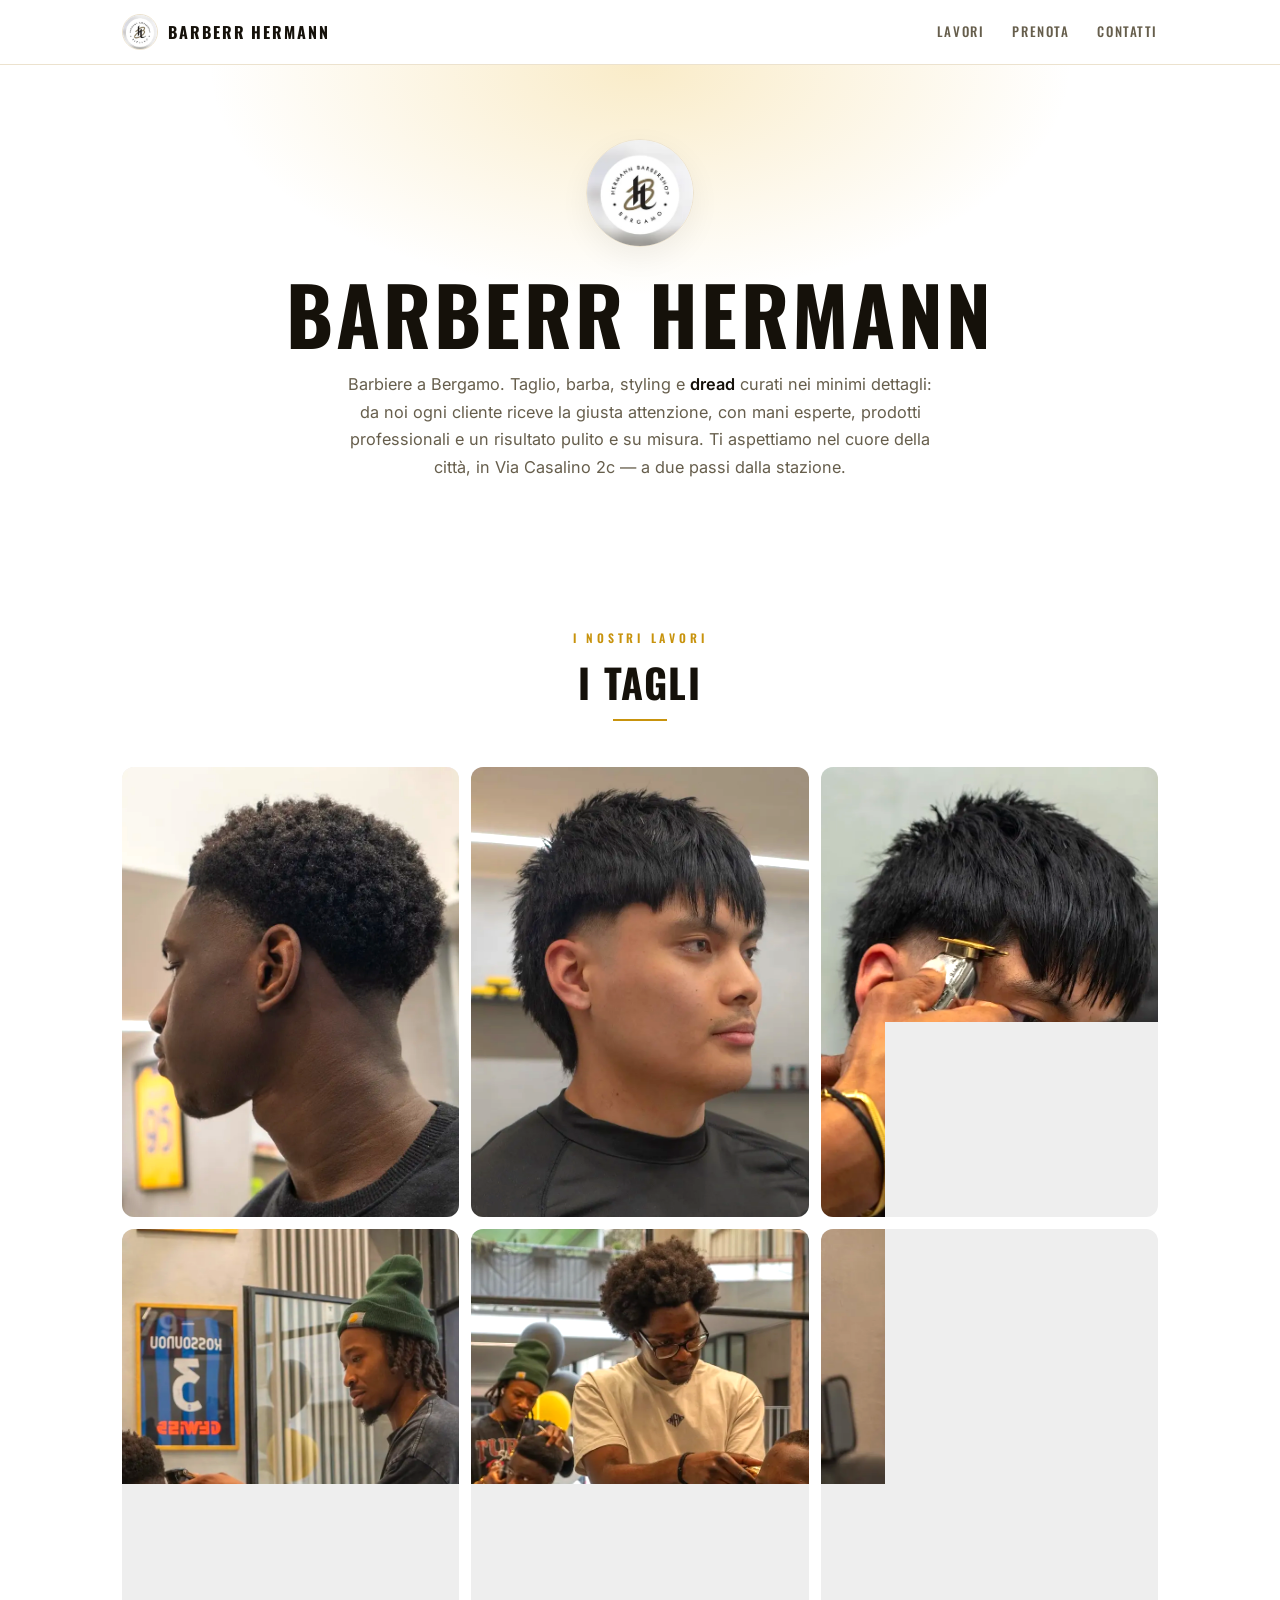
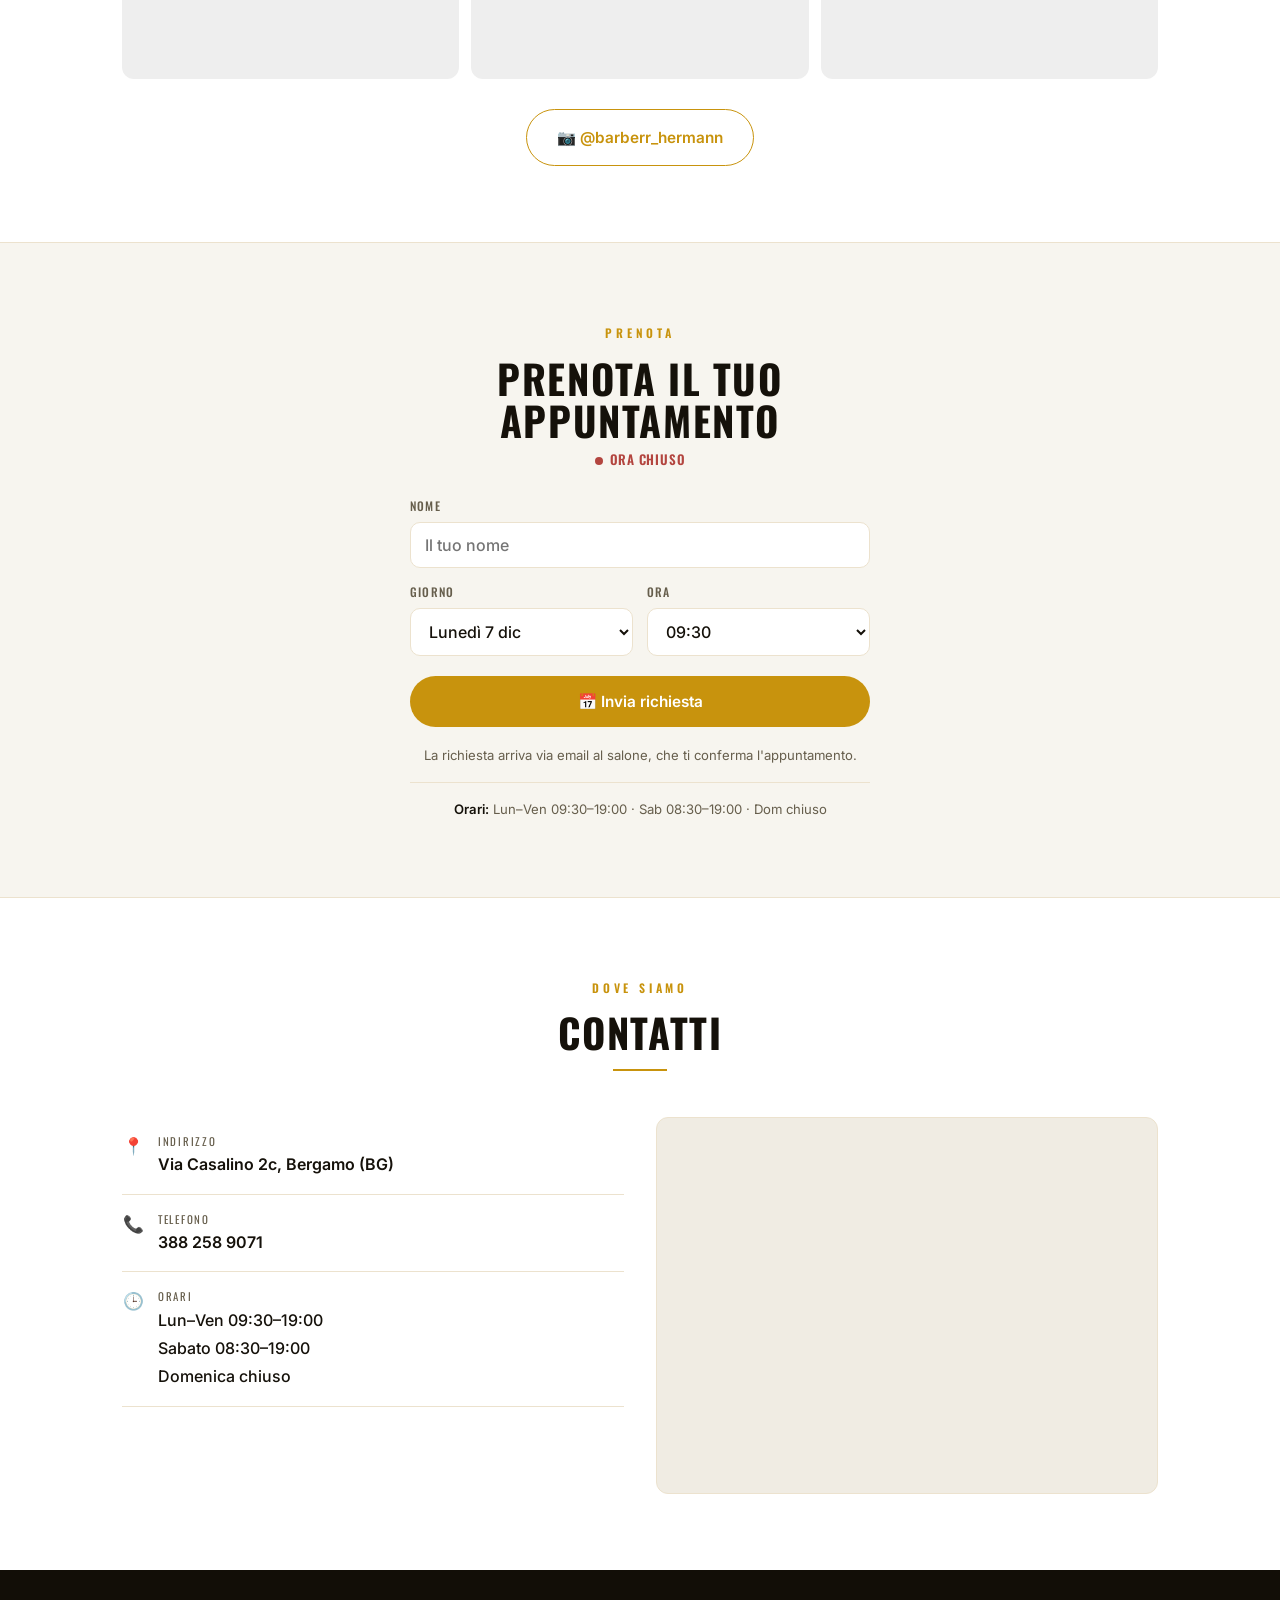
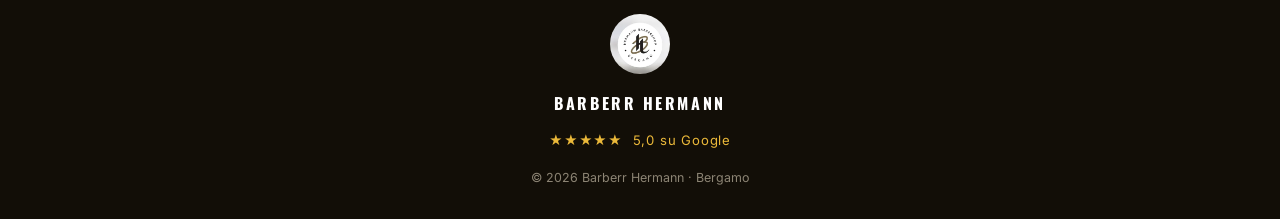
==== index.html @ d1321833 "Piu movimento: logo che fluttua, bagliore che respira, hover ricchi - Logo hero con leggera fluttuaz" ====
<!DOCTYPE html>
<html lang="it">
<head>
  <meta charset="UTF-8" />
  <meta name="viewport" content="width=device-width, initial-scale=1.0" />
  <title>Barberr Hermann — Barbiere a Bergamo | Taglio e Barba</title>
  <meta name="description" content="Barberr Hermann, barbiere a Bergamo. Taglio, barba, styling e dread curati nei dettagli. Prenota il tuo appuntamento." />
  <meta name="theme-color" content="#ffffff" />
  <link rel="icon" type="image/webp" href="img/hermann-barbershop-logo.webp" />
  <link rel="apple-touch-icon" href="img/hermann-barbershop-logo.webp" />

  <meta property="og:type" content="website" />
  <meta property="og:title" content="Barberr Hermann — Barbiere a Bergamo" />
  <meta property="og:description" content="L'arte del taglio a Bergamo. Taglio, barba e styling." />
  <meta property="og:locale" content="it_IT" />

  <link rel="preconnect" href="https://fonts.googleapis.com" />
  <link rel="preconnect" href="https://fonts.gstatic.com" crossorigin />
  <link href="https://fonts.googleapis.com/css2?family=Oswald:wght@500;600;700&family=Inter:wght@400;500;600&display=swap" rel="stylesheet" />

  <!-- Dati strutturati schema.org -->
  <script type="application/ld+json">
  {
    "@context": "https://schema.org",
    "@type": "HairSalon",
    "name": "Barberr Hermann",
    "description": "Barbiere a Bergamo: taglio, barba e styling.",
    "image": "https://youssoufall2002-hash.github.io/portofoglio-/img/hermann-barbershop-logo.webp",
    "url": "https://youssoufall2002-hash.github.io/portofoglio-/",
    "telephone": "+39 388 258 9071",
    "priceRange": "€€",
    "address": {
      "@type": "PostalAddress",
      "streetAddress": "Via Casalino 2c",
      "addressLocality": "Bergamo",
      "addressRegion": "BG",
      "postalCode": "24100",
      "addressCountry": "IT"
    },
    "sameAs": ["https://www.instagram.com/barberr_hermann/"],
    "aggregateRating": { "@type": "AggregateRating", "ratingValue": "5.0", "reviewCount": "1" },
    "openingHoursSpecification": [
      { "@type": "OpeningHoursSpecification", "dayOfWeek": ["Monday","Tuesday","Wednesday","Thursday","Friday"], "opens": "09:30", "closes": "19:00" },
      { "@type": "OpeningHoursSpecification", "dayOfWeek": "Saturday", "opens": "08:30", "closes": "19:00" }
    ]
  }
  </script>

  <style>
    :root {
      --bg: #FFFFFF;
      --surface: #FFFFFF;
      --ink: #15110A;
      --muted: #665E4C;
      --brass: #C8930D;
      --brass-2: #EBB93A;
      --line: #ECE2CE;
      --dark: #120E07;
      --radius: 12px;
      --maxw: 1080px;
      --sans: 'Inter', system-ui, sans-serif;
      --disp: 'Oswald', 'Inter', sans-serif;
    }
    * { box-sizing: border-box; margin: 0; padding: 0; }
    html { scroll-behavior: smooth; }
    body {
      font-family: var(--sans);
      background: var(--bg); color: var(--ink);
      line-height: 1.65; -webkit-font-smoothing: antialiased;
      overflow-x: hidden;
    }
    img { max-width: 100%; display: block; }
    a { color: inherit; text-decoration: none; }
    .wrap { max-width: var(--maxw); margin: 0 auto; padding: 0 22px; }

    .eyebrow {
      font-family: var(--disp); font-weight: 600;
      font-size: .74rem; letter-spacing: .32em; text-transform: uppercase;
      color: var(--brass); display: inline-block; margin-bottom: 14px;
    }
    h1, h2 { font-family: var(--disp); font-weight: 700; line-height: 1.05; letter-spacing: .01em; text-wrap: balance; }
    h2 { font-size: clamp(1.7rem, 4vw, 2.5rem); text-transform: uppercase; letter-spacing: .04em; }
    section { padding: 76px 0; }
    .section-head { text-align: center; max-width: 620px; margin: 0 auto 46px; }
    .section-head p { color: var(--muted); margin-top: 10px; }
    .rule { width: 54px; height: 2px; background: var(--brass); margin: 16px auto 0; }

    /* Buttons */
    .btn {
      display: inline-flex; align-items: center; gap: 9px;
      padding: 15px 30px; border-radius: 999px; font-weight: 600; font-size: .96rem;
      font-family: var(--sans); cursor: pointer; border: 1.5px solid transparent;
      transition: transform .15s ease, background .2s ease, color .2s ease, border-color .2s ease;
    }
    .btn:active { transform: scale(.97); }
    .btn-primary { background: var(--brass); color: #fff; }
    .btn-primary:hover { background: #a87a08; }
    .btn-outline { border-color: var(--brass); color: var(--brass); background: transparent; }
    .btn-outline:hover { background: var(--brass); color: #fff; }

    /* Header */
    header {
      position: sticky; top: 0; z-index: 50;
      background: rgba(255,255,255,.9); backdrop-filter: blur(10px);
      border-bottom: 1px solid var(--line);
    }
    .nav { display: flex; align-items: center; justify-content: space-between; height: 64px; }
    .brand { display: flex; align-items: center; gap: 10px; }
    .brand .mark { width: 36px; height: 36px; border-radius: 50%; overflow: hidden; border: 1px solid var(--line); }
    .brand .mark img { width: 100%; height: 100%; object-fit: cover; transform: scale(1.13); }
    .brand .name { font-family: var(--disp); font-weight: 700; letter-spacing: .12em; font-size: 1rem; text-transform: uppercase; }
    .nav-links { display: none; gap: 28px; font-family: var(--disp); font-weight: 500; font-size: .82rem; letter-spacing: .12em; text-transform: uppercase; color: var(--muted); }
    .nav-links a:hover { color: var(--brass); }
    .hamburger { display: inline-flex; flex-direction: column; gap: 5px; background: none; border: 0; cursor: pointer; padding: 8px; }
    .hamburger span { width: 24px; height: 2px; background: var(--ink); border-radius: 2px; transition: .25s; }
    .hamburger.open span:nth-child(1) { transform: translateY(7px) rotate(45deg); }
    .hamburger.open span:nth-child(2) { opacity: 0; }
    .hamburger.open span:nth-child(3) { transform: translateY(-7px) rotate(-45deg); }
    .mobile-menu { display: none; flex-direction: column; padding: 6px 22px 16px; background: var(--surface); border-bottom: 1px solid var(--line); }
    .mobile-menu.show { display: flex; }
    .mobile-menu a { padding: 13px 4px; font-family: var(--disp); font-weight: 500; letter-spacing: .1em; text-transform: uppercase; font-size: .84rem; color: var(--muted); border-bottom: 1px solid var(--line); }
    .mobile-menu a:last-child { border-bottom: 0; }
    .mobile-menu .mm-book { color: var(--brass); }
    @media (min-width: 820px) { .nav-links { display: flex; } .hamburger { display: none; } .mobile-menu { display: none !important; } }

    /* Hero */
    .hero { text-align: center; padding: 74px 0 66px; position: relative; }
    .hero::before {
      content: ""; position: absolute; inset: 0;
      background: radial-gradient(600px 320px at 50% 0%, rgba(235,185,58,.28), transparent 72%);
      pointer-events: none;
    }
    .hero .wrap { position: relative; }
    .hero .logo-hero { width: 108px; height: 108px; border-radius: 50%; margin: 0 auto 24px; border: 1px solid var(--line); object-fit: cover; box-shadow: 0 10px 30px rgba(0,0,0,.06); }
    .hero h1 { font-size: clamp(2.6rem, 8vw, 5rem); text-transform: uppercase; letter-spacing: .04em; }
    .hero .tag { font-family: var(--disp); font-weight: 500; letter-spacing: .18em; text-transform: uppercase; font-size: .8rem; color: var(--muted); margin: 14px 0 4px; }
    .hero .sub { color: var(--muted); max-width: 600px; margin: 16px auto 0; font-size: 1.02rem; line-height: 1.7; }
    .hero .stars { color: var(--brass); font-weight: 600; margin-top: 22px; font-size: .9rem; }
    .hero .stars b { color: var(--ink); }

    /* Gallery */
    .gallery { display: grid; grid-template-columns: repeat(2, 1fr); gap: 12px; }
    @media (min-width: 720px) { .gallery { grid-template-columns: repeat(3, 1fr); } }
    .shot { aspect-ratio: 3/4; border-radius: var(--radius); overflow: hidden; border: none; background: #eee; }
    .shot img { width: 100%; height: 100%; object-fit: cover; transition: transform .5s ease; filter: brightness(1.08) saturate(1.18) contrast(1.02); }
    .shot:hover img { transform: scale(1.05); }
    .gallery-cta { text-align: center; margin-top: 30px; }

    /* Prenota (chiaro) */
    .hours-wrap { background: #F7F5EF; color: var(--ink); border-top: 1px solid var(--line); border-bottom: 1px solid var(--line); }
    .hours-card { max-width: 460px; margin: 0 auto; text-align: center; }
    .hours-card .eyebrow { color: var(--brass); }
    .hours-card h2 { color: var(--ink); }
    .hours-status { font-family: var(--disp); font-weight: 600; letter-spacing: .06em; text-transform: uppercase; font-size: .82rem; margin: 8px 0 26px; }
    .hours-status .dot { display: inline-block; width: 8px; height: 8px; border-radius: 50%; margin-right: 7px; vertical-align: middle; }
    .is-open { color: #2f8a4a; } .is-open .dot { background: #2f8a4a; }
    .is-closed { color: #b3453f; } .is-closed .dot { background: #b3453f; }
    .h-line { display: flex; justify-content: space-between; padding: 11px 4px; border-bottom: 1px solid var(--line); font-size: .96rem; }
    .h-line:last-child { border-bottom: 0; }
    .h-line .day { color: var(--muted); font-family: var(--disp); font-weight: 500; letter-spacing: .05em; text-transform: uppercase; font-size: .84rem; }
    .h-line .val { font-variant-numeric: tabular-nums; }
    .h-line .val.cl { color: #b3453f; }
    .hours-card .btn { margin-top: 30px; }

    /* Modulo prenotazione */
    .book-form { display: grid; gap: 14px; margin: 24px 0 14px; text-align: left; }
    .book-form label { display: flex; flex-direction: column; gap: 6px; font-family: var(--disp); font-weight: 500; font-size: .74rem; letter-spacing: .1em; text-transform: uppercase; color: var(--muted); }
    .book-form input, .book-form select { font-family: var(--sans); font-weight: 500; font-size: 1rem; padding: 12px 14px; border-radius: 10px; border: 1px solid var(--line); background: #fff; color: var(--ink); text-transform: none; letter-spacing: 0; width: 100%; }
    .book-form input:focus, .book-form select:focus { outline: 2px solid var(--brass); outline-offset: 1px; border-color: var(--brass); }
    .bf-row { display: grid; gap: 14px; }
    @media (min-width: 520px) { .bf-row { grid-template-columns: 1fr 1fr; } }
    .book-form .btn { margin-top: 6px; justify-content: center; width: 100%; }
    .bf-note { font-family: var(--sans); font-size: .82rem; color: var(--muted); text-transform: none; letter-spacing: 0; text-align: center; margin-top: 4px; }
    .hours-mini { color: var(--muted); font-size: .82rem; margin-top: 16px; padding-top: 16px; border-top: 1px solid var(--line); }
    .hours-mini b { color: var(--ink); font-weight: 600; }

    /* Contatti */
    .contact-grid { display: grid; gap: 32px; }
    @media (min-width: 820px) { .contact-grid { grid-template-columns: 1fr 1fr; align-items: start; } }
    .info-row { display: flex; gap: 14px; padding: 16px 0; border-bottom: 1px solid var(--line); align-items: flex-start; }
    .info-row .ico { color: var(--brass); width: 22px; text-align: center; font-size: 1.05rem; }
    .info-row .label { font-family: var(--disp); font-size: .68rem; letter-spacing: .16em; text-transform: uppercase; color: var(--muted); }
    .info-row a, .info-row .v { font-weight: 600; }
    .map-embed { width: 100%; aspect-ratio: 4/3; border: 1px solid var(--line); border-radius: var(--radius); overflow: hidden; background: #f0ece3; }
    .map-embed iframe { width: 100%; height: 100%; border: 0; }

    /* Footer */
    footer { background: var(--dark); color: #cfc7b8; text-align: center; padding: 44px 0 30px; }
    footer .logo-f { width: 60px; height: 60px; border-radius: 50%; margin: 0 auto 16px; object-fit: cover; }
    footer .fname { font-family: var(--disp); font-weight: 700; letter-spacing: .16em; text-transform: uppercase; color: #fff; margin-bottom: 14px; }
    footer .socials { display: flex; gap: 22px; justify-content: center; font-family: var(--disp); font-size: .78rem; letter-spacing: .12em; text-transform: uppercase; margin-bottom: 16px; }
    footer .socials a:hover { color: var(--brass-2); }
    footer .copy { font-size: .78rem; color: #8c8474; }

    /* Sticky mobile bar */
    .mobile-bar { position: fixed; bottom: 0; left: 0; right: 0; z-index: 60; display: grid; grid-template-columns: 1fr 1fr; background: var(--surface); border-top: 1px solid var(--line); }
    .mobile-bar a { display: flex; align-items: center; justify-content: center; gap: 8px; padding: 15px 8px; font-weight: 600; font-size: .95rem; }
    .mobile-bar .call { color: var(--ink); }
    .mobile-bar .wa { background: #25D366; color: #06331a; }
    @media (min-width: 820px) { .mobile-bar { display: none; } body { padding-bottom: 0; } }

    /* Reveal + animazioni */
    .reveal { opacity: 0; transform: translateY(22px); transition: opacity .7s ease, transform .7s cubic-bezier(.2,.7,.2,1); }
    .reveal.in { opacity: 1; transform: none; }

    /* Comparsa in sequenza delle foto */
    .gallery .shot:nth-child(2) { transition-delay: .07s; }
    .gallery .shot:nth-child(3) { transition-delay: .14s; }
    .gallery .shot:nth-child(4) { transition-delay: .21s; }
    .gallery .shot:nth-child(5) { transition-delay: .28s; }
    .gallery .shot:nth-child(6) { transition-delay: .35s; }

    /* Ingresso hero al caricamento */
    @keyframes fadeUp { from { opacity: 0; transform: translateY(28px); } to { opacity: 1; transform: none; } }
    @keyframes pop { from { opacity: 0; transform: scale(.88); } to { opacity: 1; transform: scale(1); } }
    @keyframes pulse { 0%,100% { box-shadow: 0 0 0 0 rgba(47,138,74,.55); } 70% { box-shadow: 0 0 0 7px rgba(47,138,74,0); } }
    .hero .logo-hero { animation: pop .7s ease both, float 4.5s ease-in-out .9s infinite; }
    .hero h1 { animation: fadeUp .7s .12s ease both; }
    .hero .sub { animation: fadeUp .7s .26s ease both; }

    /* Dettagli animati */
    .is-open .dot { animation: pulse 2.2s infinite; }
    .btn { will-change: transform; }
    .btn-primary:hover, .btn-outline:hover { transform: translateY(-2px); }

    @keyframes float { 0%,100% { transform: translateY(0); } 50% { transform: translateY(-7px); } }
    @keyframes breathe { 0%,100% { opacity: .5; transform: scale(1); } 50% { opacity: .95; transform: scale(1.07); } }
    .hero::before { animation: breathe 6s ease-in-out infinite; }

    /* Sottolineatura animata nel menu */
    .nav-links a { position: relative; }
    .nav-links a::after { content: ""; position: absolute; left: 0; bottom: -5px; height: 2px; width: 100%; background: var(--brass); transform: scaleX(0); transform-origin: left; transition: transform .3s ease; }
    .nav-links a:hover::after { transform: scaleX(1); }

    /* Linea oro che cresce quando la sezione appare */
    .rule { transform: scaleX(0); transform-origin: center; transition: transform .6s .15s cubic-bezier(.2,.7,.2,1); }
    .reveal.in .rule { transform: scaleX(1); }

    /* Foto: zoom + sollevamento all'hover */
    .shot { transition: opacity .7s ease, transform .5s cubic-bezier(.2,.7,.2,1), box-shadow .4s ease; }
    .shot img { transition: transform .6s cubic-bezier(.2,.7,.2,1); }
    .shot:hover { transform: translateY(-6px); box-shadow: 0 16px 34px rgba(0,0,0,.16); }
    .gallery .shot:hover { transition-delay: 0s; }
    .shot:hover img { transform: scale(1.07); }

    @media (prefers-reduced-motion: reduce) {
      .reveal { opacity: 1; transform: none !important; transition: none; }
      .hero .logo-hero, .hero h1, .hero .sub, .is-open .dot, .hero::before { animation: none; }
      .rule { transform: none; }
      .btn-primary:hover, .btn-outline:hover, .shot:hover, .shot:hover img { transform: none; box-shadow: none; }
      .nav-links a:hover::after { transform: scaleX(1); }
    }
  </style>
</head>
<body>

  <!-- HEADER -->
  <header>
    <div class="wrap nav">
      <a class="brand" href="#top">
        <span class="mark"><img src="img/hermann-barbershop-logo.webp" alt="Logo Barberr Hermann"></span>
        <span class="name">Barberr Hermann</span>
      </a>
      <nav class="nav-links">
        <a href="#lavori">Lavori</a>
        <a href="#prenota">Prenota</a>
        <a href="#contatti">Contatti</a>
      </nav>
    </div>
  </header>

  <!-- HERO -->
  <section class="hero" id="top">
    <div class="wrap">
      <img class="logo-hero" src="img/hermann-barbershop-logo.webp" alt="Barberr Hermann Bergamo" />
      <h1>Barberr Hermann</h1>
      <p class="sub">Barbiere a Bergamo. Taglio, barba, styling e <b style="color:var(--ink);font-weight:600">dread</b> curati nei minimi dettagli: da noi ogni cliente riceve la giusta attenzione, con mani esperte, prodotti professionali e un risultato pulito e su misura. Ti aspettiamo nel cuore della città, in Via Casalino 2c — a due passi dalla stazione.</p>
    </div>
  </section>

  <!-- LAVORI -->
  <section id="lavori">
    <div class="wrap">
      <div class="section-head reveal">
        <span class="eyebrow">I nostri lavori</span>
        <h2>I tagli</h2>
        <div class="rule"></div>
      </div>
      <div class="gallery">
        <a class="shot reveal" href="https://www.instagram.com/barberr_hermann/" target="_blank" rel="noopener"><img src="img/hermann-barbershop-bergamo-taglio-02.webp" alt="Taglio afro sfumato a Bergamo" loading="lazy"></a>
        <a class="shot reveal" href="https://www.instagram.com/barberr_hermann/" target="_blank" rel="noopener"><img src="img/hermann-barbershop-bergamo-taglio-04.webp" alt="Taglio mullet con sfumatura" loading="lazy"></a>
        <a class="shot reveal" href="https://www.instagram.com/barberr_hermann/" target="_blank" rel="noopener"><img src="img/hermann-barbershop-bergamo-taglio-03.webp" alt="Contorni e lineup di precisione" loading="lazy"></a>
        <a class="shot reveal" href="https://www.instagram.com/barberr_hermann/" target="_blank" rel="noopener"><img src="img/hermann-barbershop-bergamo-taglio-01.webp" alt="Barbiere al lavoro" loading="lazy"></a>
        <a class="shot reveal" href="https://www.instagram.com/barberr_hermann/" target="_blank" rel="noopener"><img src="img/hermann-barbershop-bergamo-team.webp" alt="Il team al lavoro" loading="lazy"></a>
        <a class="shot reveal" href="https://www.instagram.com/barberr_hermann/" target="_blank" rel="noopener"><img src="img/hermann-barbershop-bergamo-interno.webp" alt="Interno del salone a Bergamo" loading="lazy"></a>
      </div>
      <div class="gallery-cta reveal">
        <a class="btn btn-outline" href="https://www.instagram.com/barberr_hermann/" target="_blank" rel="noopener">📷 @barberr_hermann</a>
      </div>
    </div>
  </section>

  <!-- PRENOTA -->
  <section class="hours-wrap" id="prenota">
    <div class="wrap">
      <div class="hours-card reveal">
        <span class="eyebrow">Prenota</span>
        <h2>Prenota il tuo appuntamento</h2>
        <div class="hours-status" id="status"><span class="dot"></span><span id="status-text">—</span></div>

        <form id="book-form" class="book-form" novalidate>
          <label>Nome<input type="text" id="bf-name" required autocomplete="name" placeholder="Il tuo nome"></label>
          <div class="bf-row">
            <label>Giorno<select id="bf-day" required></select></label>
            <label>Ora<select id="bf-time" required></select></label>
          </div>
          <button type="submit" class="btn btn-primary">📅 Invia richiesta</button>
          <p class="bf-note">La richiesta arriva via email al salone, che ti conferma l'appuntamento.</p>
        </form>

        <div class="hours-mini">
          <b>Orari:</b> Lun–Ven 09:30–19:00 · Sab 08:30–19:00 · Dom chiuso
        </div>
      </div>
    </div>
  </section>

  <!-- CONTATTI -->
  <section id="contatti">
    <div class="wrap">
      <div class="section-head reveal">
        <span class="eyebrow">Dove siamo</span>
        <h2>Contatti</h2>
        <div class="rule"></div>
      </div>
      <div class="contact-grid">
        <div class="reveal">
          <div class="info-row">
            <span class="ico">📍</span>
            <div><div class="label">Indirizzo</div><span class="v">Via Casalino 2c, Bergamo (BG)</span></div>
          </div>
          <div class="info-row">
            <span class="ico">📞</span>
            <div><div class="label">Telefono</div><a href="tel:+393882589071">388 258 9071</a></div>
          </div>
          <div class="info-row">
            <span class="ico">🕒</span>
            <div><div class="label">Orari</div><span class="v" style="font-weight:500;line-height:1.75">Lun–Ven 09:30–19:00<br>Sabato 08:30–19:00<br>Domenica chiuso</span></div>
          </div>
        </div>
        <div class="reveal">
          <div class="map-embed">
            <iframe title="Mappa Barberr Hermann Bergamo" loading="lazy" referrerpolicy="no-referrer-when-downgrade"
              src="https://www.google.com/maps?q=Via%20Casalino%202c,%20Bergamo&output=embed"></iframe>
          </div>
        </div>
      </div>
    </div>
  </section>

  <!-- FOOTER -->
  <footer>
    <div class="wrap">
      <img class="logo-f" src="img/hermann-barbershop-logo.webp" alt="Barberr Hermann" />
      <div class="fname">Barberr Hermann</div>
      <div style="color:var(--brass-2);font-size:.82rem;letter-spacing:.06em;margin-bottom:16px">★★★★★ &nbsp;5,0 su Google</div>
      <div class="copy">© <span id="year"></span> Barberr Hermann · Bergamo</div>
    </div>
  </footer>


  <script>
    document.getElementById('year').textContent = new Date().getFullYear();

    // Stato apertura (orari reali)
    (function(){
      var now = new Date();
      var day = now.getDay(); // 0 = domenica
      var mins = now.getHours()*60 + now.getMinutes();
      var open = false;
      if (day >= 1 && day <= 5) open = mins >= 570 && mins < 1140;       // Lun-Ven 09:30-19:00
      else if (day === 6) open = mins >= 510 && mins < 1140;             // Sab 08:30-19:00
      var el = document.getElementById('status'), txt = document.getElementById('status-text');
      if (open) { el.className = 'hours-status is-open'; txt.textContent = 'Aperto ora · chiude alle 19:00'; }
      else { el.className = 'hours-status is-closed'; txt.textContent = 'Ora chiuso'; }
    })();

    // Modulo prenotazione: giorni disponibili + orari + invio via email
    (function(){
      var daySel = document.getElementById('bf-day');
      var timeSel = document.getElementById('bf-time');
      var form = document.getElementById('book-form');
      if (!daySel || !timeSel || !form) return;

      // ▼▼ EMAIL del barbiere (dove arrivano le prenotazioni). Da sostituire con l'email reale. ▼▼
      var EMAIL_SALONE = 'youssoufall02@icloud.com';

      var giorni = ['Domenica','Lunedì','Martedì','Mercoledì','Giovedì','Venerdì','Sabato'];
      var mesi = ['gen','feb','mar','apr','mag','giu','lug','ago','set','ott','nov','dic'];
      var pad = function(n){ return (n<10?'0':'')+n; };

      // Prossimi giorni di apertura (salta la domenica), max 12
      var today = new Date();
      var added = 0;
      for (var i=0; i<21 && added<12; i++){
        var d = new Date(today); d.setDate(today.getDate()+i);
        if (d.getDay() === 0) continue; // domenica chiuso
        var label = giorni[d.getDay()] + ' ' + d.getDate() + ' ' + mesi[d.getMonth()];
        if (i === 0) label += ' (oggi)';
        var o = document.createElement('option');
        o.value = d.getFullYear()+'-'+pad(d.getMonth()+1)+'-'+pad(d.getDate());
        o.textContent = label; o.setAttribute('data-dow', d.getDay());
        daySel.appendChild(o); added++;
      }

      function slotsFor(dow){
        var start = (dow === 6) ? 8*60+30 : 9*60+30;  // sabato 08:30, altrimenti 09:30
        var end = 19*60;                               // ultimo slot 18:30 (chiude 19:00)
        var arr = [];
        for (var m=start; m+30<=end; m+=30){ arr.push(pad(Math.floor(m/60))+':'+pad(m%60)); }
        return arr;
      }
      function fillTimes(){
        var opt = daySel.options[daySel.selectedIndex];
        var dow = opt ? parseInt(opt.getAttribute('data-dow'),10) : 1;
        timeSel.innerHTML = '';
        slotsFor(dow).forEach(function(t){ var o=document.createElement('option'); o.value=t; o.textContent=t; timeSel.appendChild(o); });
      }
      daySel.addEventListener('change', fillTimes);
      fillTimes();

      form.addEventListener('submit', function(e){
        e.preventDefault();
        var name = document.getElementById('bf-name').value.trim();
        if (!name){ alert('Inserisci il tuo nome.'); return; }
        var dayLabel = daySel.options[daySel.selectedIndex].textContent;
        var time = timeSel.value;
        var subject = 'Prenotazione — ' + name + ' — ' + dayLabel + ' ' + time;
        var body = 'Nuova richiesta di prenotazione dal sito:\n\n'
          + 'Nome: ' + name + '\n'
          + 'Giorno: ' + dayLabel + '\n'
          + 'Ora: ' + time + '\n';
        window.location.href = 'mailto:' + EMAIL_SALONE
          + '?subject=' + encodeURIComponent(subject)
          + '&body=' + encodeURIComponent(body);
      });
    })();

    // Reveal
    var io = new IntersectionObserver(function(es){ es.forEach(function(e){ if(e.isIntersecting){ e.target.classList.add('in'); io.unobserve(e.target); } }); }, { threshold: .12 });
    document.querySelectorAll('.reveal').forEach(function(el){ io.observe(el); });
  </script>
</body>
</html>

<!-- deploy refresh -->
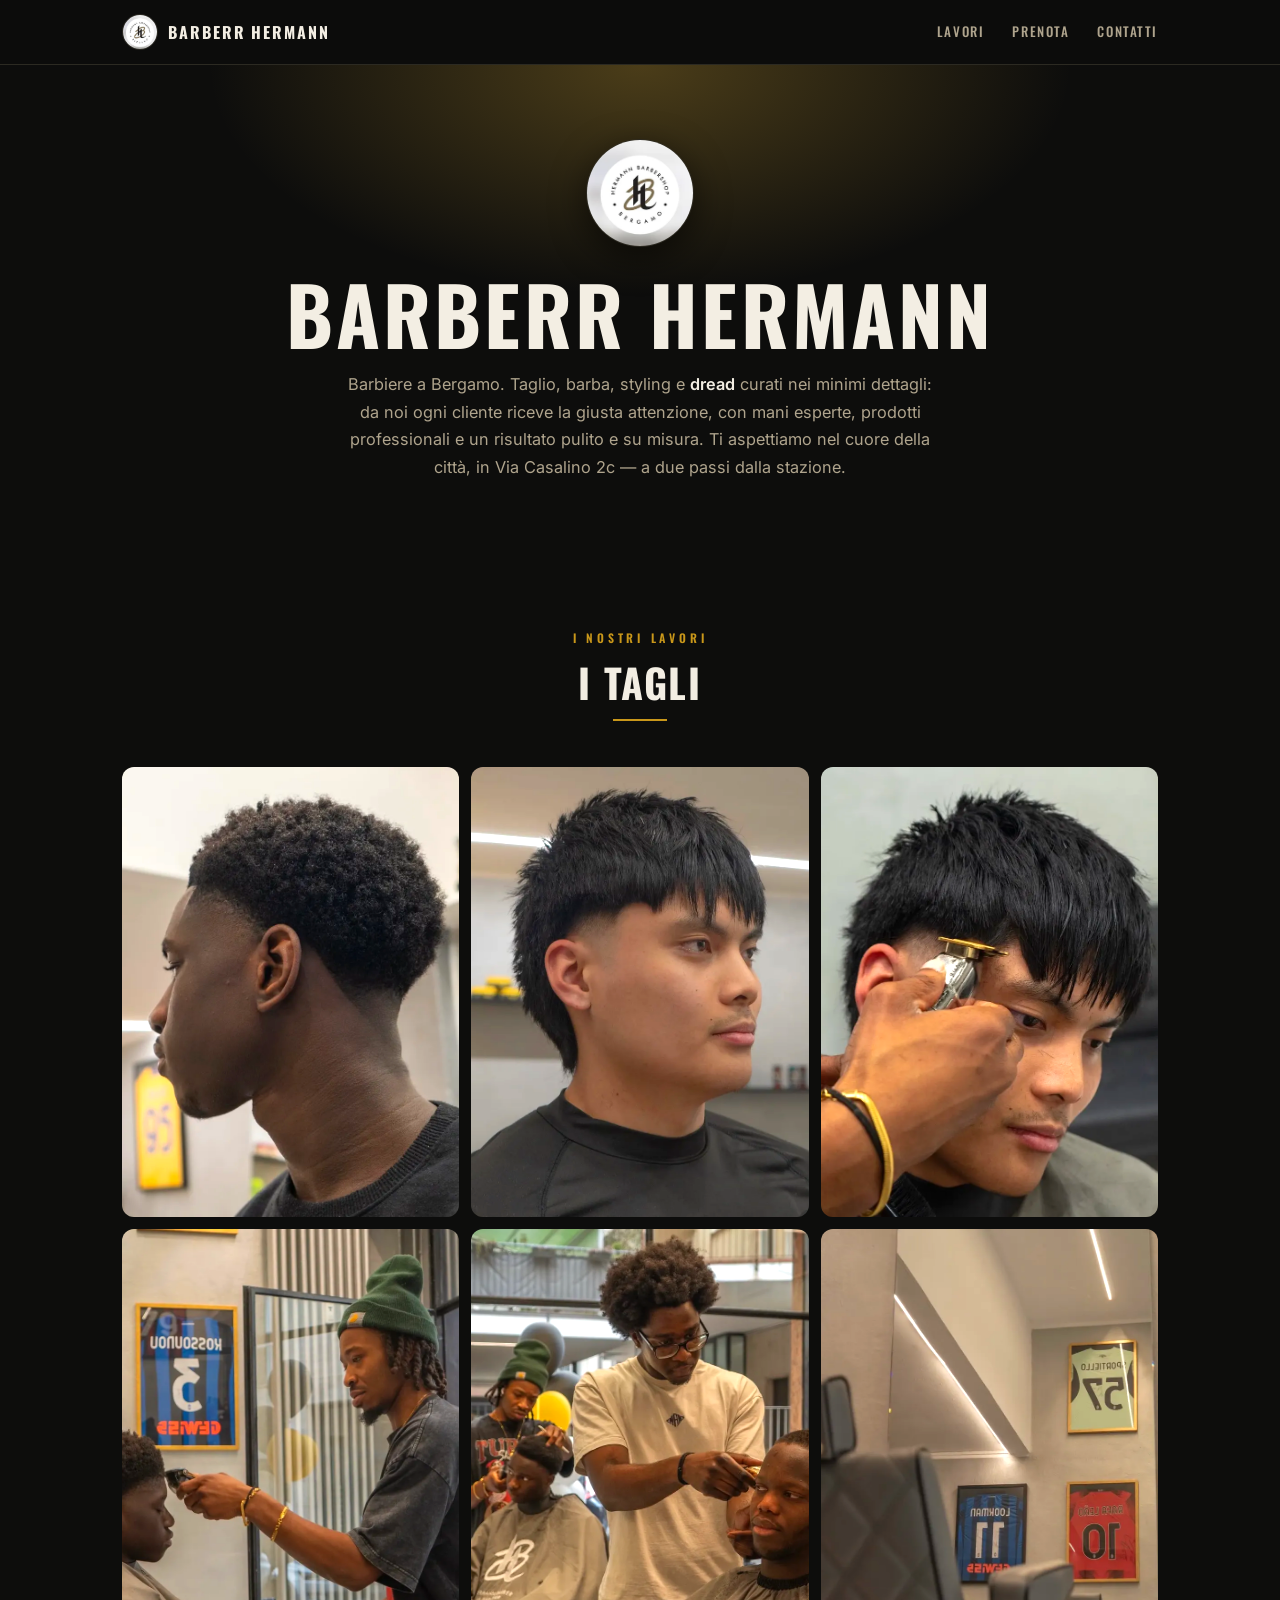
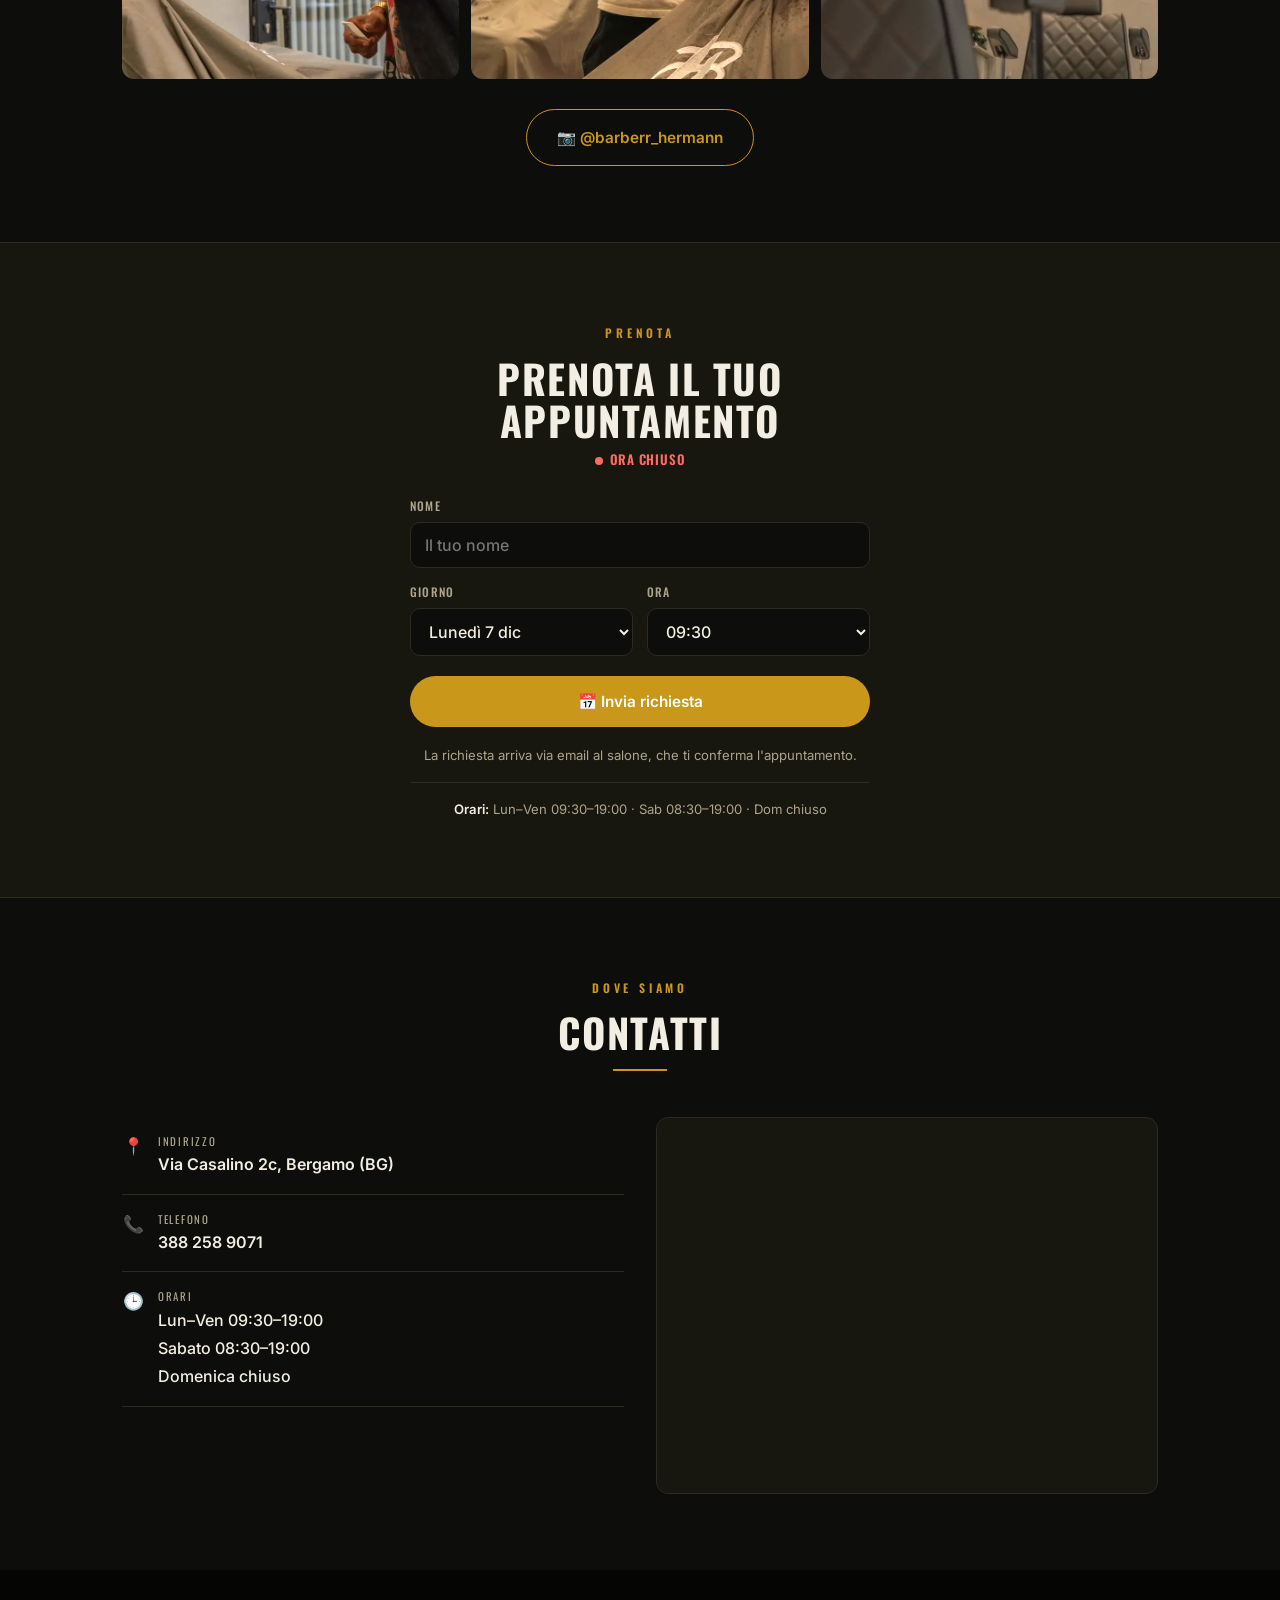
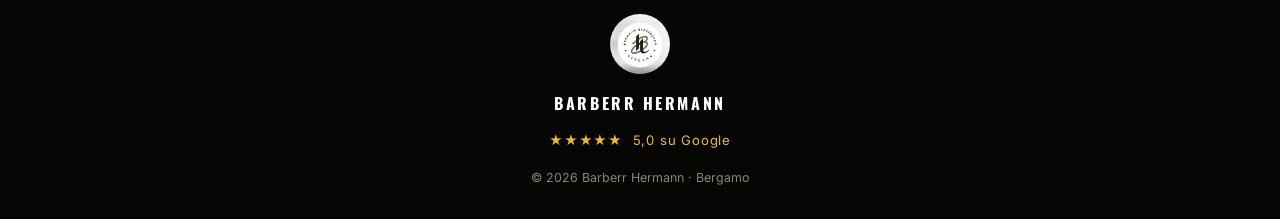
==== commit bfda887c: "Cambia la palette in nero e oro elegante Sfondo scuro/nero con testi chiari e accenti oro (invece de" ====
--- a/index.html
+++ b/index.html
@@ -5,7 +5,7 @@
   <meta name="viewport" content="width=device-width, initial-scale=1.0" />
   <title>Barberr Hermann — Barbiere a Bergamo | Taglio e Barba</title>
   <meta name="description" content="Barberr Hermann, barbiere a Bergamo. Taglio, barba, styling e dread curati nei dettagli. Prenota il tuo appuntamento." />
-  <meta name="theme-color" content="#ffffff" />
+  <meta name="theme-color" content="#0D0D0C" />
   <link rel="icon" type="image/webp" href="img/hermann-barbershop-logo.webp" />
   <link rel="apple-touch-icon" href="img/hermann-barbershop-logo.webp" />
 
@@ -48,14 +48,14 @@
 
   <style>
     :root {
-      --bg: #FFFFFF;
-      --surface: #FFFFFF;
-      --ink: #15110A;
-      --muted: #665E4C;
-      --brass: #C8930D;
+      --bg: #0D0D0C;
+      --surface: #17160F;
+      --ink: #F3EEE3;
+      --muted: #AFA48D;
+      --brass: #C9971A;
       --brass-2: #EBB93A;
-      --line: #ECE2CE;
-      --dark: #120E07;
+      --line: #2C2A22;
+      --dark: #050503;
       --radius: 12px;
       --maxw: 1080px;
       --sans: 'Inter', system-ui, sans-serif;
@@ -101,7 +101,7 @@
     /* Header */
     header {
       position: sticky; top: 0; z-index: 50;
-      background: rgba(255,255,255,.9); backdrop-filter: blur(10px);
+      background: rgba(13,13,12,.85); backdrop-filter: blur(10px);
       border-bottom: 1px solid var(--line);
     }
     .nav { display: flex; align-items: center; justify-content: space-between; height: 64px; }
@@ -131,7 +131,7 @@
       pointer-events: none;
     }
     .hero .wrap { position: relative; }
-    .hero .logo-hero { width: 108px; height: 108px; border-radius: 50%; margin: 0 auto 24px; border: 1px solid var(--line); object-fit: cover; box-shadow: 0 10px 30px rgba(0,0,0,.06); }
+    .hero .logo-hero { width: 108px; height: 108px; border-radius: 50%; margin: 0 auto 24px; border: 1px solid var(--line); object-fit: cover; box-shadow: 0 10px 34px rgba(0,0,0,.6); }
     .hero h1 { font-size: clamp(2.6rem, 8vw, 5rem); text-transform: uppercase; letter-spacing: .04em; }
     .hero .tag { font-family: var(--disp); font-weight: 500; letter-spacing: .18em; text-transform: uppercase; font-size: .8rem; color: var(--muted); margin: 14px 0 4px; }
     .hero .sub { color: var(--muted); max-width: 600px; margin: 16px auto 0; font-size: 1.02rem; line-height: 1.7; }
@@ -141,31 +141,31 @@
     /* Gallery */
     .gallery { display: grid; grid-template-columns: repeat(2, 1fr); gap: 12px; }
     @media (min-width: 720px) { .gallery { grid-template-columns: repeat(3, 1fr); } }
-    .shot { aspect-ratio: 3/4; border-radius: var(--radius); overflow: hidden; border: none; background: #eee; }
+    .shot { aspect-ratio: 3/4; border-radius: var(--radius); overflow: hidden; border: none; background: var(--surface); }
     .shot img { width: 100%; height: 100%; object-fit: cover; transition: transform .5s ease; filter: brightness(1.08) saturate(1.18) contrast(1.02); }
     .shot:hover img { transform: scale(1.05); }
     .gallery-cta { text-align: center; margin-top: 30px; }
 
-    /* Prenota (chiaro) */
-    .hours-wrap { background: #F7F5EF; color: var(--ink); border-top: 1px solid var(--line); border-bottom: 1px solid var(--line); }
+    /* Prenota */
+    .hours-wrap { background: var(--surface); color: var(--ink); border-top: 1px solid var(--line); border-bottom: 1px solid var(--line); }
     .hours-card { max-width: 460px; margin: 0 auto; text-align: center; }
     .hours-card .eyebrow { color: var(--brass); }
     .hours-card h2 { color: var(--ink); }
     .hours-status { font-family: var(--disp); font-weight: 600; letter-spacing: .06em; text-transform: uppercase; font-size: .82rem; margin: 8px 0 26px; }
     .hours-status .dot { display: inline-block; width: 8px; height: 8px; border-radius: 50%; margin-right: 7px; vertical-align: middle; }
-    .is-open { color: #2f8a4a; } .is-open .dot { background: #2f8a4a; }
-    .is-closed { color: #b3453f; } .is-closed .dot { background: #b3453f; }
+    .is-open { color: #4CD97B; } .is-open .dot { background: #4CD97B; }
+    .is-closed { color: #FF6B60; } .is-closed .dot { background: #FF6B60; }
     .h-line { display: flex; justify-content: space-between; padding: 11px 4px; border-bottom: 1px solid var(--line); font-size: .96rem; }
     .h-line:last-child { border-bottom: 0; }
     .h-line .day { color: var(--muted); font-family: var(--disp); font-weight: 500; letter-spacing: .05em; text-transform: uppercase; font-size: .84rem; }
     .h-line .val { font-variant-numeric: tabular-nums; }
-    .h-line .val.cl { color: #b3453f; }
+    .h-line .val.cl { color: #FF6B60; }
     .hours-card .btn { margin-top: 30px; }
 
     /* Modulo prenotazione */
     .book-form { display: grid; gap: 14px; margin: 24px 0 14px; text-align: left; }
     .book-form label { display: flex; flex-direction: column; gap: 6px; font-family: var(--disp); font-weight: 500; font-size: .74rem; letter-spacing: .1em; text-transform: uppercase; color: var(--muted); }
-    .book-form input, .book-form select { font-family: var(--sans); font-weight: 500; font-size: 1rem; padding: 12px 14px; border-radius: 10px; border: 1px solid var(--line); background: #fff; color: var(--ink); text-transform: none; letter-spacing: 0; width: 100%; }
+    .book-form input, .book-form select { font-family: var(--sans); font-weight: 500; font-size: 1rem; padding: 12px 14px; border-radius: 10px; border: 1px solid var(--line); background: var(--bg); color: var(--ink); text-transform: none; letter-spacing: 0; width: 100%; }
     .book-form input:focus, .book-form select:focus { outline: 2px solid var(--brass); outline-offset: 1px; border-color: var(--brass); }
     .bf-row { display: grid; gap: 14px; }
     @media (min-width: 520px) { .bf-row { grid-template-columns: 1fr 1fr; } }
@@ -181,7 +181,7 @@
     .info-row .ico { color: var(--brass); width: 22px; text-align: center; font-size: 1.05rem; }
     .info-row .label { font-family: var(--disp); font-size: .68rem; letter-spacing: .16em; text-transform: uppercase; color: var(--muted); }
     .info-row a, .info-row .v { font-weight: 600; }
-    .map-embed { width: 100%; aspect-ratio: 4/3; border: 1px solid var(--line); border-radius: var(--radius); overflow: hidden; background: #f0ece3; }
+    .map-embed { width: 100%; aspect-ratio: 4/3; border: 1px solid var(--line); border-radius: var(--radius); overflow: hidden; background: var(--surface); }
     .map-embed iframe { width: 100%; height: 100%; border: 0; }
 
     /* Footer */
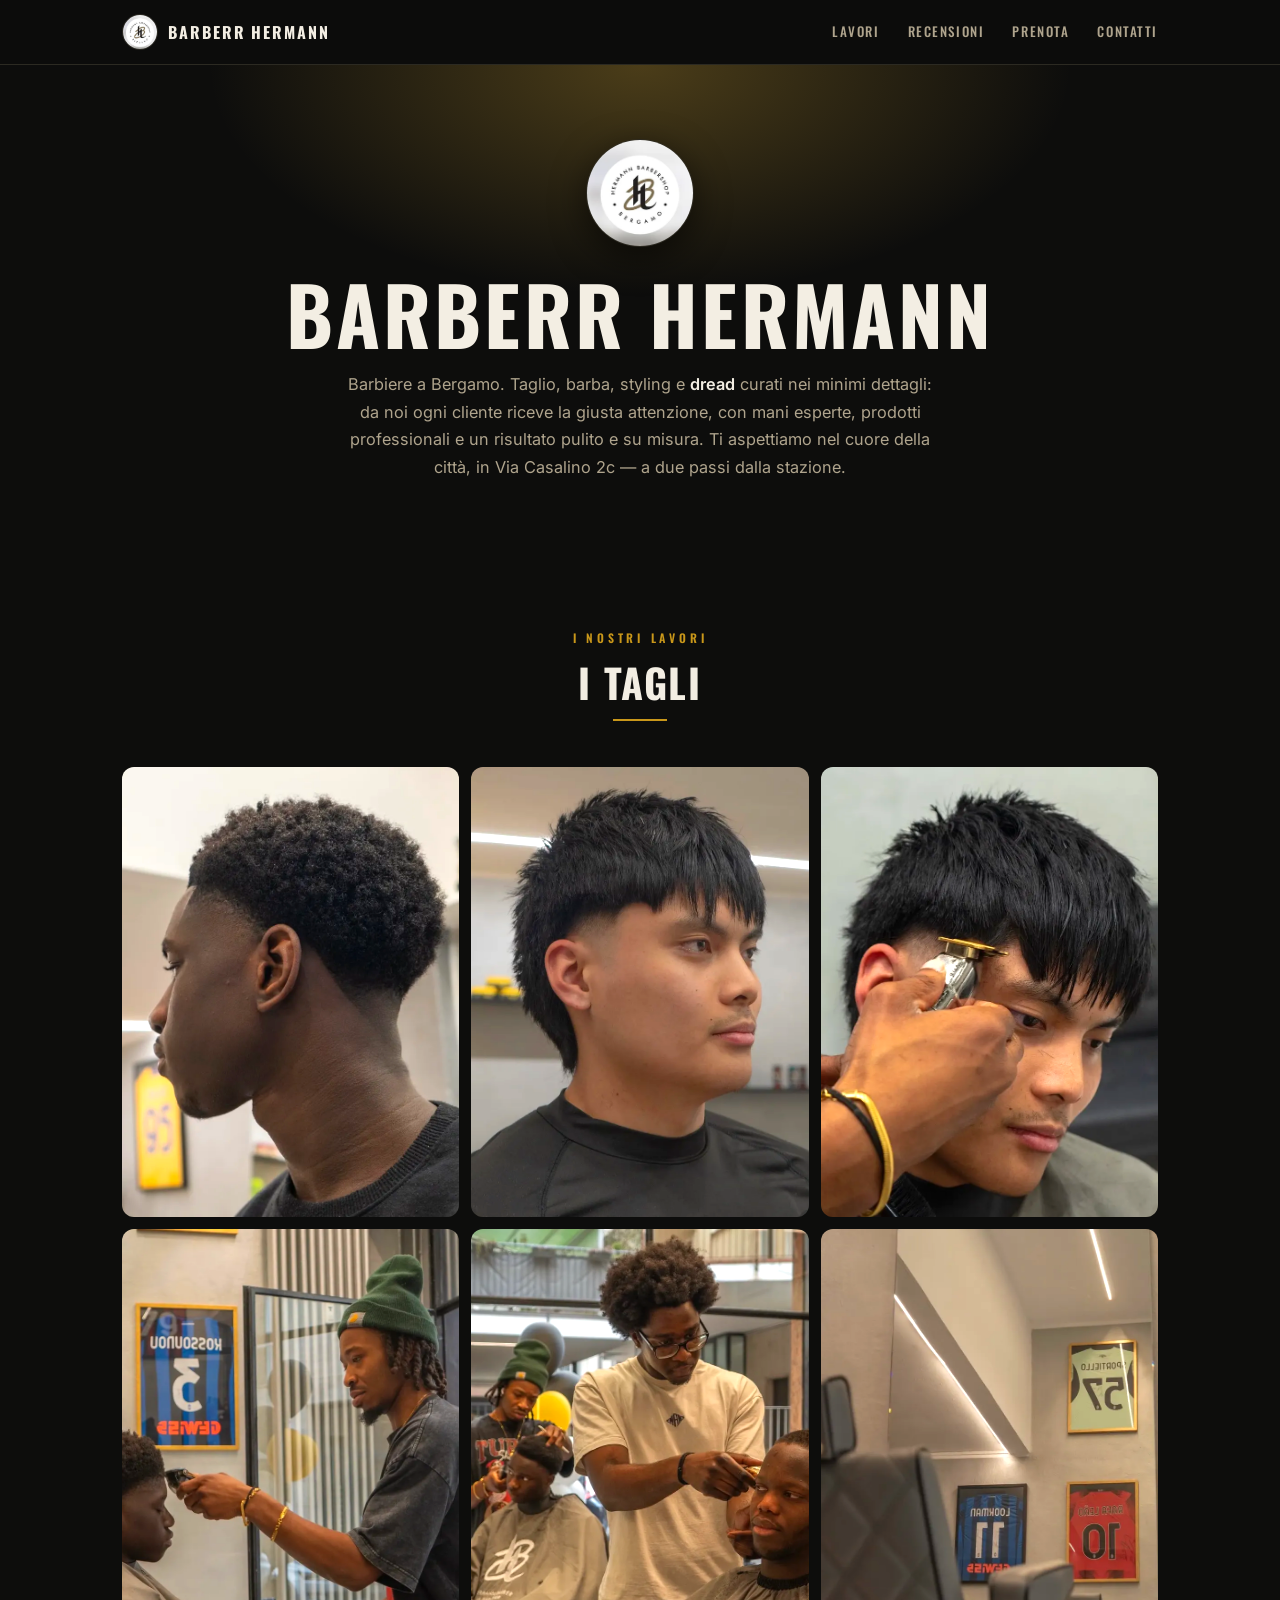
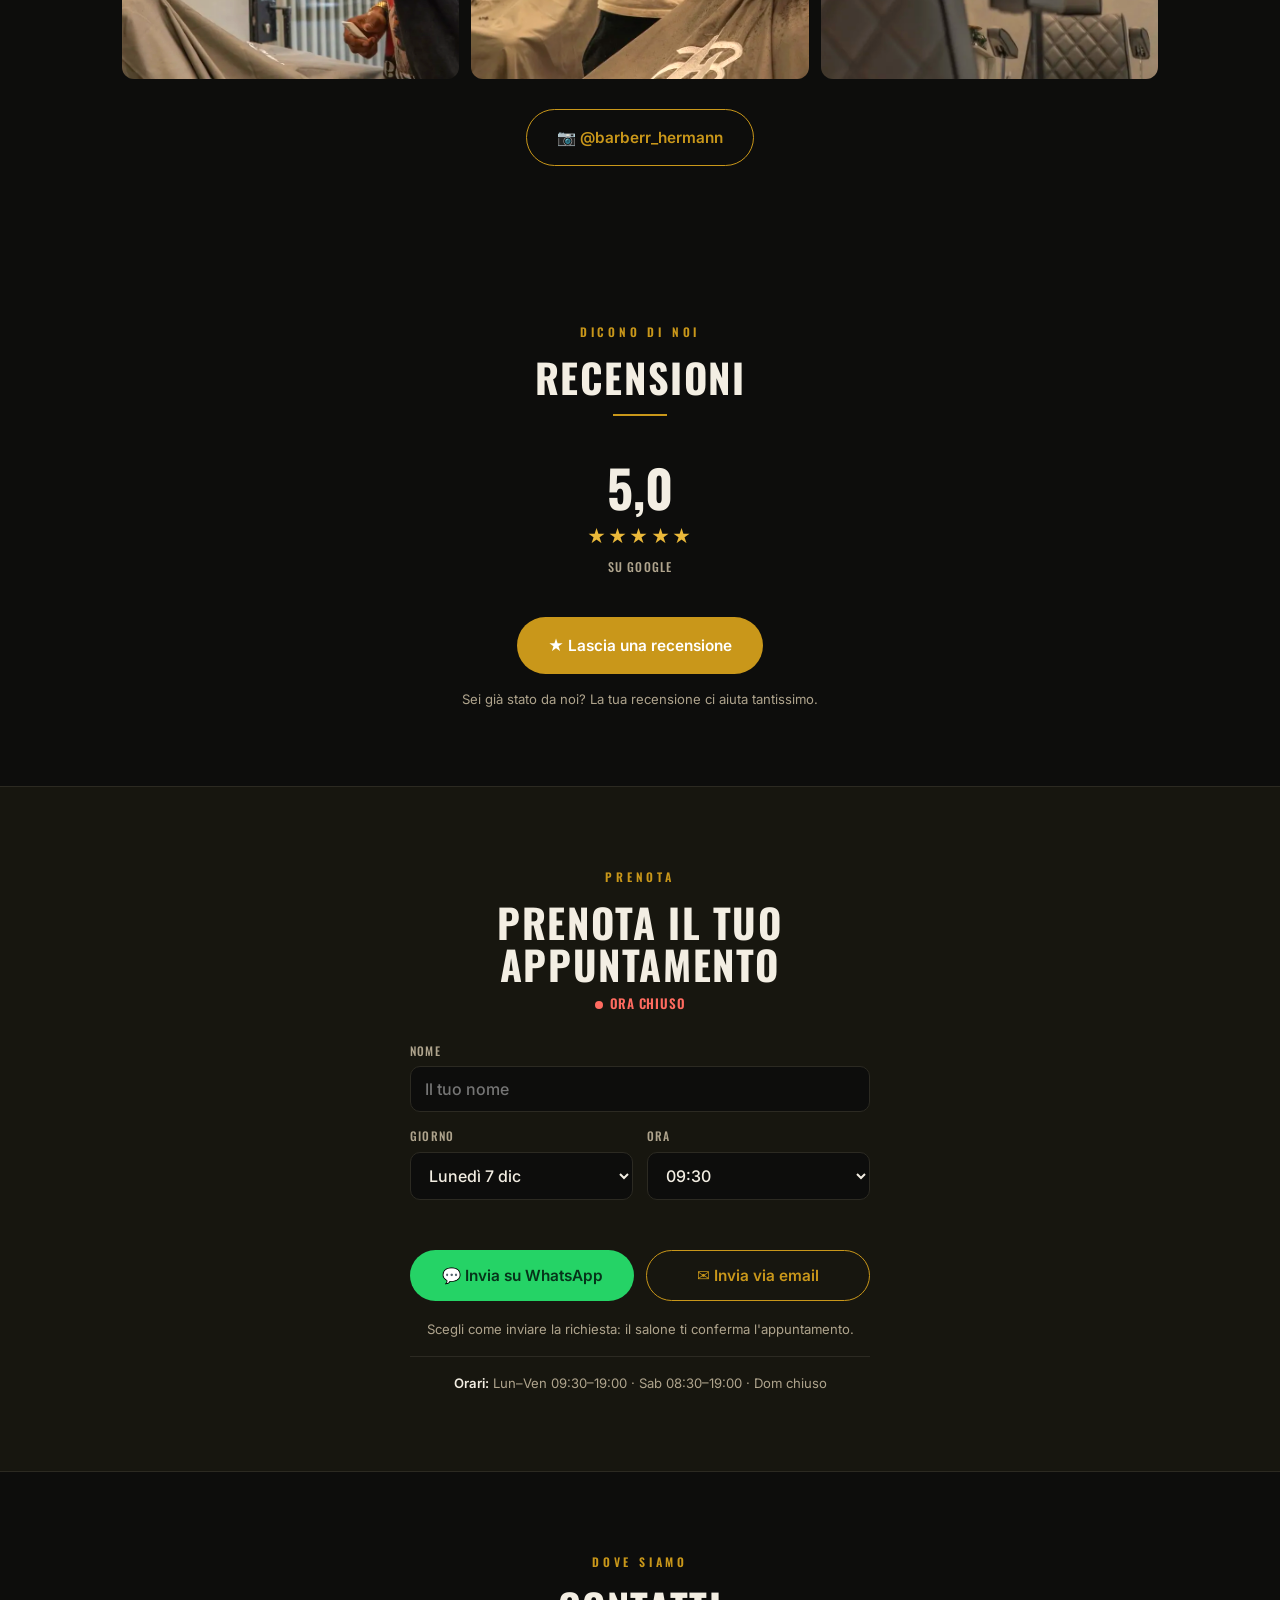
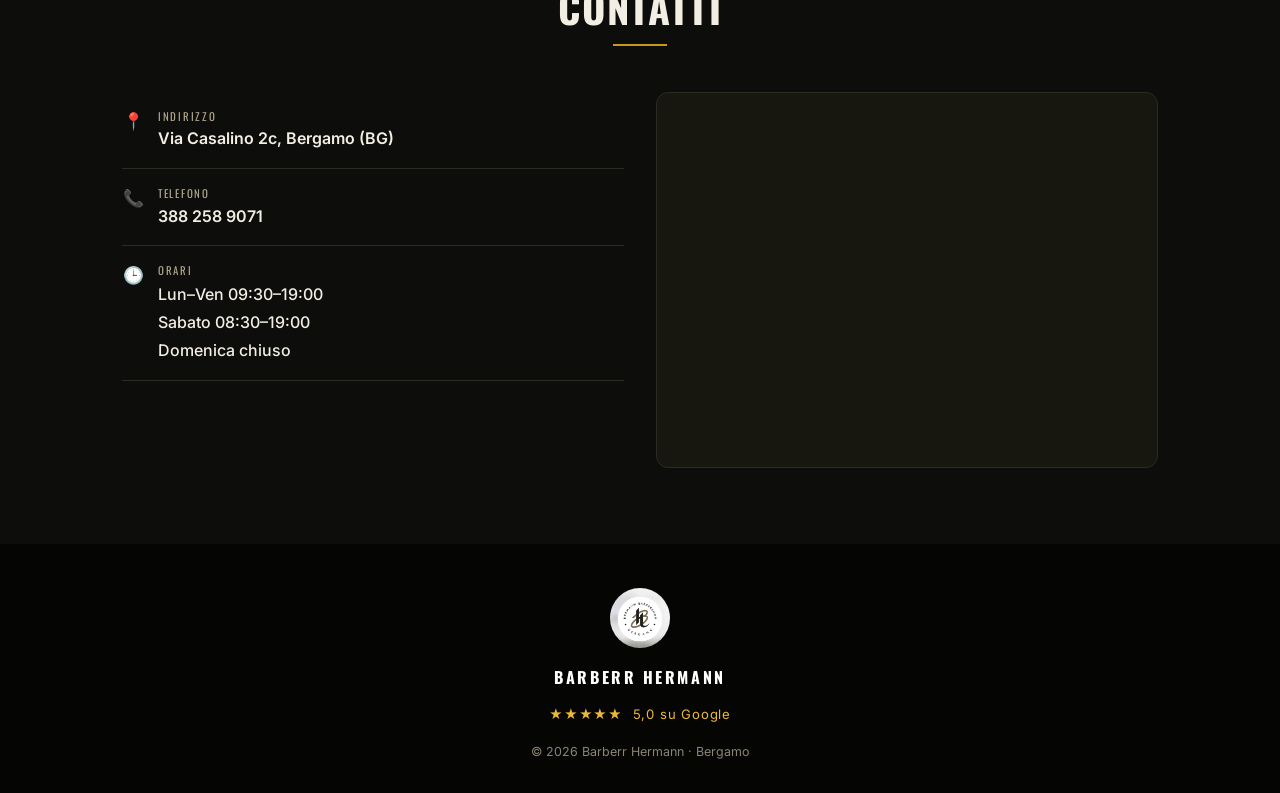
==== commit 62603f72: "Prenotazione WhatsApp+email, sezione Recensioni, barra mobile fissa - Form prenotazione: invio via W" ====
--- a/index.html
+++ b/index.html
@@ -68,6 +68,7 @@
       background: var(--bg); color: var(--ink);
       line-height: 1.65; -webkit-font-smoothing: antialiased;
       overflow-x: hidden;
+      padding-bottom: 58px; /* spazio per la barra fissa mobile */
     }
     img { max-width: 100%; display: block; }
     a { color: inherit; text-decoration: none; }
@@ -97,6 +98,8 @@
     .btn-primary:hover { background: #a87a08; }
     .btn-outline { border-color: var(--brass); color: var(--brass); background: transparent; }
     .btn-outline:hover { background: var(--brass); color: #fff; }
+    .btn-wa { background: #25D366; color: #06331a; }
+    .btn-wa:hover { background: #1eb757; }
 
     /* Header */
     header {
@@ -146,6 +149,22 @@
     .shot:hover img { transform: scale(1.05); }
     .gallery-cta { text-align: center; margin-top: 30px; }
 
+    /* Recensioni */
+    .rev-top { text-align: center; margin-bottom: 40px; }
+    .rev-score { font-family: var(--disp); font-weight: 700; font-size: 3.2rem; line-height: 1; color: var(--ink); }
+    .rev-stars { color: var(--brass-2); font-size: 1.15rem; letter-spacing: .12em; margin: 8px 0 6px; }
+    .rev-src { color: var(--muted); font-family: var(--disp); font-weight: 500; letter-spacing: .1em; text-transform: uppercase; font-size: .76rem; }
+    .rev-grid { display: grid; gap: 16px; }
+    @media (min-width: 720px) { .rev-grid { grid-template-columns: repeat(3, 1fr); } }
+    .rev-card { background: var(--surface); border: 1px solid var(--line); border-radius: var(--radius); padding: 24px 22px; display: flex; flex-direction: column; gap: 12px; }
+    .rev-card .rc-stars { color: var(--brass-2); font-size: .92rem; letter-spacing: .1em; }
+    .rev-card .rc-text { color: var(--ink); line-height: 1.6; font-size: .98rem; }
+    .rev-card .rc-author { display: flex; align-items: center; gap: 11px; margin-top: auto; padding-top: 6px; }
+    .rev-card .rc-avatar { width: 38px; height: 38px; border-radius: 50%; background: var(--brass); color: var(--dark); display: flex; align-items: center; justify-content: center; font-family: var(--disp); font-weight: 700; font-size: 1rem; }
+    .rev-card .rc-name { font-family: var(--disp); font-weight: 600; letter-spacing: .04em; }
+    .rev-card .rc-meta { color: var(--muted); font-size: .78rem; }
+    .rev-cta { text-align: center; margin-top: 34px; }
+
     /* Prenota */
     .hours-wrap { background: var(--surface); color: var(--ink); border-top: 1px solid var(--line); border-bottom: 1px solid var(--line); }
     .hours-card { max-width: 460px; margin: 0 auto; text-align: center; }
@@ -169,7 +188,9 @@
     .book-form input:focus, .book-form select:focus { outline: 2px solid var(--brass); outline-offset: 1px; border-color: var(--brass); }
     .bf-row { display: grid; gap: 14px; }
     @media (min-width: 520px) { .bf-row { grid-template-columns: 1fr 1fr; } }
-    .book-form .btn { margin-top: 6px; justify-content: center; width: 100%; }
+    .bf-actions { display: grid; gap: 12px; margin-top: 6px; }
+    @media (min-width: 520px) { .bf-actions { grid-template-columns: 1fr 1fr; } }
+    .book-form .btn { justify-content: center; width: 100%; }
     .bf-note { font-family: var(--sans); font-size: .82rem; color: var(--muted); text-transform: none; letter-spacing: 0; text-align: center; margin-top: 4px; }
     .hours-mini { color: var(--muted); font-size: .82rem; margin-top: 16px; padding-top: 16px; border-top: 1px solid var(--line); }
     .hours-mini b { color: var(--ink); font-weight: 600; }
@@ -263,6 +284,7 @@
       </a>
       <nav class="nav-links">
         <a href="#lavori">Lavori</a>
+        <a href="#recensioni">Recensioni</a>
         <a href="#prenota">Prenota</a>
         <a href="#contatti">Contatti</a>
       </nav>
@@ -300,6 +322,45 @@
     </div>
   </section>
 
+  <!-- RECENSIONI -->
+  <section id="recensioni">
+    <div class="wrap">
+      <div class="section-head reveal">
+        <span class="eyebrow">Dicono di noi</span>
+        <h2>Recensioni</h2>
+        <div class="rule"></div>
+      </div>
+
+      <div class="rev-top reveal">
+        <div class="rev-score">5,0</div>
+        <div class="rev-stars">★★★★★</div>
+        <div class="rev-src">su Google</div>
+      </div>
+
+      <!--
+        Quando avrai i testi reali delle recensioni, aggiungi qui dentro una .rev-card per ognuna.
+        Modello (copia e riempi con nome e testo veri — NON inventare):
+
+        <div class="rev-card">
+          <div class="rc-stars">★★★★★</div>
+          <p class="rc-text">«Testo reale della recensione…»</p>
+          <div class="rc-author">
+            <span class="rc-avatar">D</span>
+            <div>
+              <div class="rc-name">Nome Cognome</div>
+              <div class="rc-meta">Recensione Google</div>
+            </div>
+          </div>
+        </div>
+      -->
+
+      <div class="rev-cta reveal">
+        <a class="btn btn-primary" href="https://www.google.com/maps/search/?api=1&query=Barberr%20Hermann%20Bergamo" target="_blank" rel="noopener">★ Lascia una recensione</a>
+        <p class="bf-note" style="margin-top:14px">Sei già stato da noi? La tua recensione ci aiuta tantissimo.</p>
+      </div>
+    </div>
+  </section>
+
   <!-- PRENOTA -->
   <section class="hours-wrap" id="prenota">
     <div class="wrap">
@@ -314,8 +375,11 @@
             <label>Giorno<select id="bf-day" required></select></label>
             <label>Ora<select id="bf-time" required></select></label>
           </div>
-          <button type="submit" class="btn btn-primary">📅 Invia richiesta</button>
-          <p class="bf-note">La richiesta arriva via email al salone, che ti conferma l'appuntamento.</p>
+          <div class="bf-actions">
+            <button type="submit" class="btn btn-wa" id="bf-wa">💬 Invia su WhatsApp</button>
+            <button type="button" class="btn btn-outline" id="bf-mail">✉️ Invia via email</button>
+          </div>
+          <p class="bf-note">Scegli come inviare la richiesta: il salone ti conferma l'appuntamento.</p>
         </form>
 
         <div class="hours-mini">
@@ -368,6 +432,12 @@
     </div>
   </footer>
 
+
+  <!-- BARRA FISSA MOBILE -->
+  <nav class="mobile-bar" aria-label="Azioni rapide">
+    <a class="call" href="tel:+393882589071">📞 Chiama</a>
+    <a class="wa" href="https://wa.me/393882589071" target="_blank" rel="noopener">💬 WhatsApp</a>
+  </nav>
 
   <script>
     document.getElementById('year').textContent = new Date().getFullYear();
@@ -394,6 +464,8 @@
 
       // ▼▼ EMAIL del barbiere (dove arrivano le prenotazioni). Da sostituire con l'email reale. ▼▼
       var EMAIL_SALONE = 'youssoufall02@icloud.com';
+      // ▼▼ WhatsApp del salone (solo cifre, con prefisso internazionale, senza + né spazi) ▼▼
+      var WHATSAPP_SALONE = '393882589071';
 
       var giorni = ['Domenica','Lunedì','Martedì','Mercoledì','Giovedì','Venerdì','Sabato'];
       var mesi = ['gen','feb','mar','apr','mag','giu','lug','ago','set','ott','nov','dic'];
@@ -429,21 +501,44 @@
       daySel.addEventListener('change', fillTimes);
       fillTimes();
 
-      form.addEventListener('submit', function(e){
-        e.preventDefault();
+      // Raccoglie e valida i dati; restituisce null se il nome manca
+      function raccogliDati(){
         var name = document.getElementById('bf-name').value.trim();
-        if (!name){ alert('Inserisci il tuo nome.'); return; }
-        var dayLabel = daySel.options[daySel.selectedIndex].textContent;
-        var time = timeSel.value;
-        var subject = 'Prenotazione — ' + name + ' — ' + dayLabel + ' ' + time;
+        if (!name){ alert('Inserisci il tuo nome.'); return null; }
+        return {
+          name: name,
+          dayLabel: daySel.options[daySel.selectedIndex].textContent,
+          time: timeSel.value
+        };
+      }
+
+      // Invio via email (mailto)
+      function inviaEmail(){
+        var d = raccogliDati(); if (!d) return;
+        var subject = 'Prenotazione — ' + d.name + ' — ' + d.dayLabel + ' ' + d.time;
         var body = 'Nuova richiesta di prenotazione dal sito:\n\n'
-          + 'Nome: ' + name + '\n'
-          + 'Giorno: ' + dayLabel + '\n'
-          + 'Ora: ' + time + '\n';
+          + 'Nome: ' + d.name + '\n'
+          + 'Giorno: ' + d.dayLabel + '\n'
+          + 'Ora: ' + d.time + '\n';
         window.location.href = 'mailto:' + EMAIL_SALONE
           + '?subject=' + encodeURIComponent(subject)
           + '&body=' + encodeURIComponent(body);
-      });
+      }
+
+      // Invio via WhatsApp (wa.me)
+      function inviaWhatsApp(){
+        var d = raccogliDati(); if (!d) return;
+        var testo = 'Ciao Barberr Hermann! Vorrei prenotare un appuntamento.\n\n'
+          + 'Nome: ' + d.name + '\n'
+          + 'Giorno: ' + d.dayLabel + '\n'
+          + 'Ora: ' + d.time;
+        window.open('https://wa.me/' + WHATSAPP_SALONE + '?text=' + encodeURIComponent(testo), '_blank');
+      }
+
+      // WhatsApp è l'invio predefinito (submit); email come alternativa
+      form.addEventListener('submit', function(e){ e.preventDefault(); inviaWhatsApp(); });
+      var mailBtn = document.getElementById('bf-mail');
+      if (mailBtn) mailBtn.addEventListener('click', inviaEmail);
     })();
 
     // Reveal
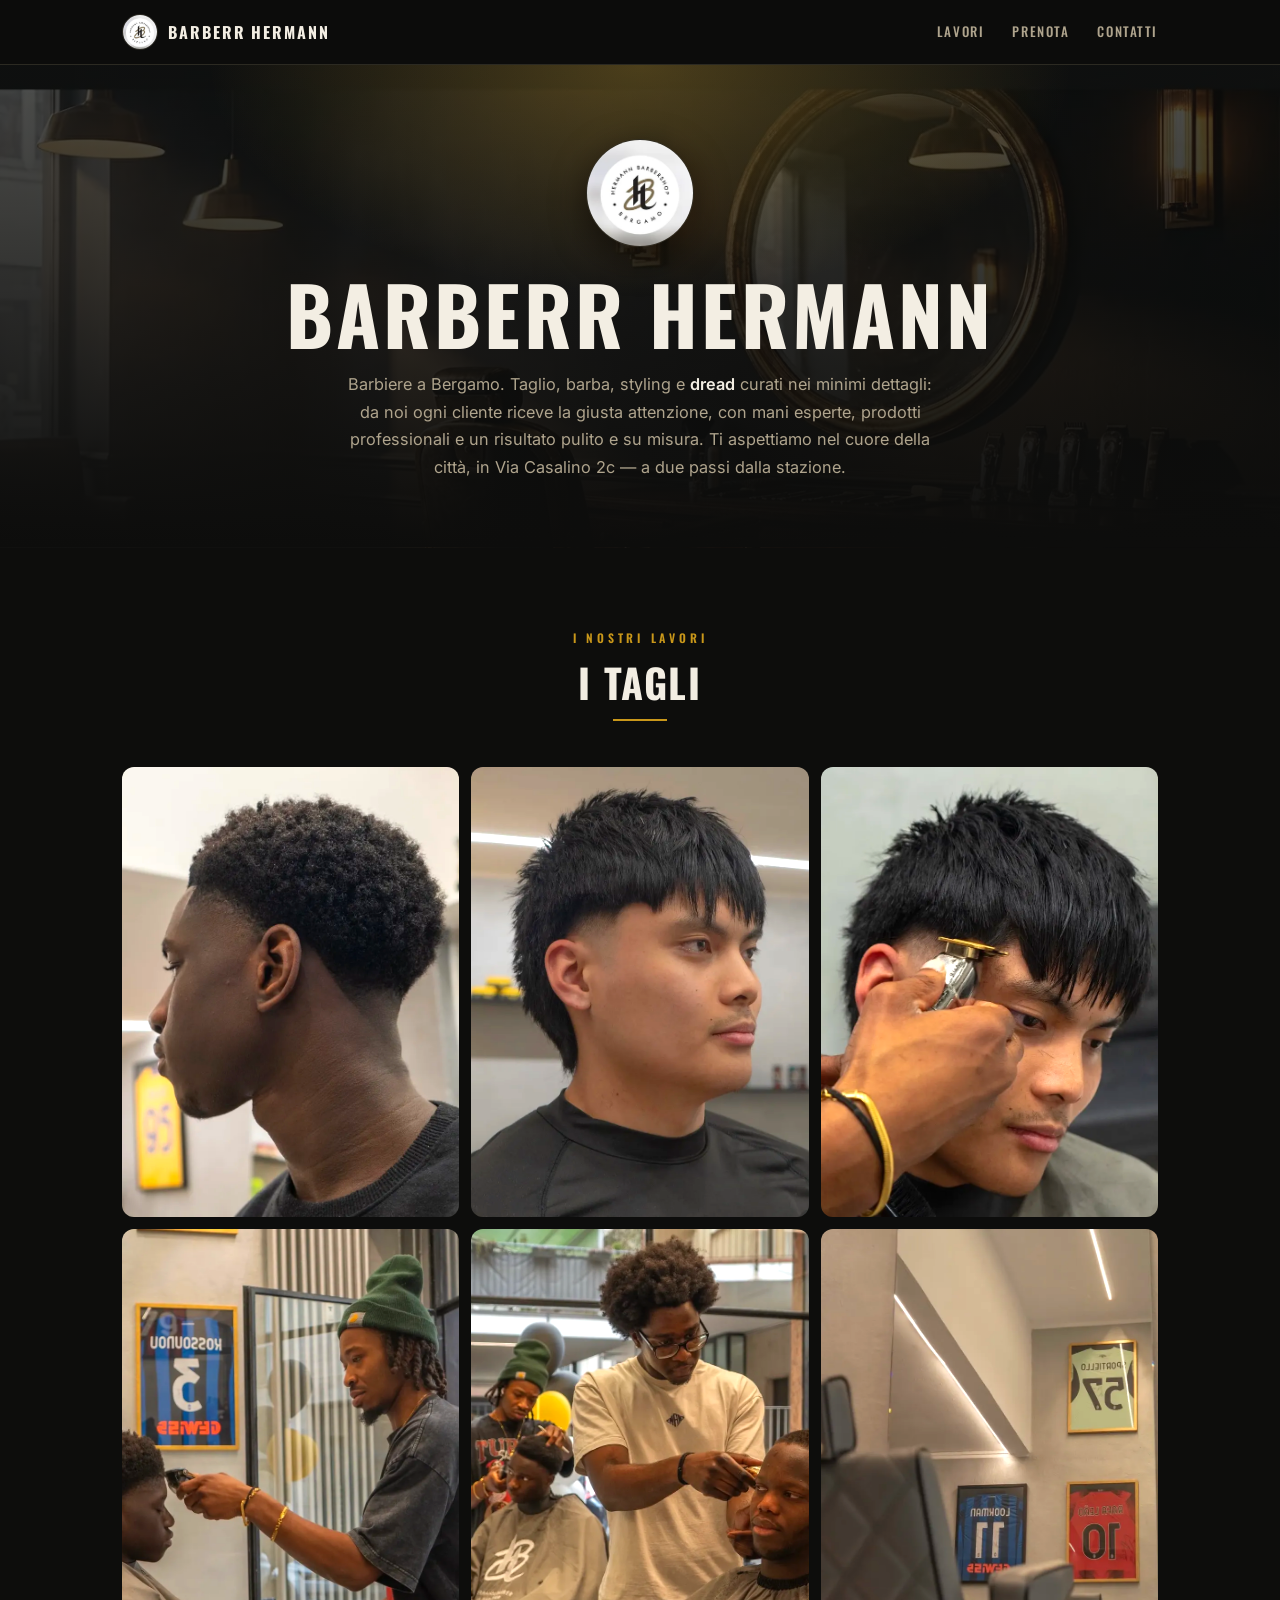
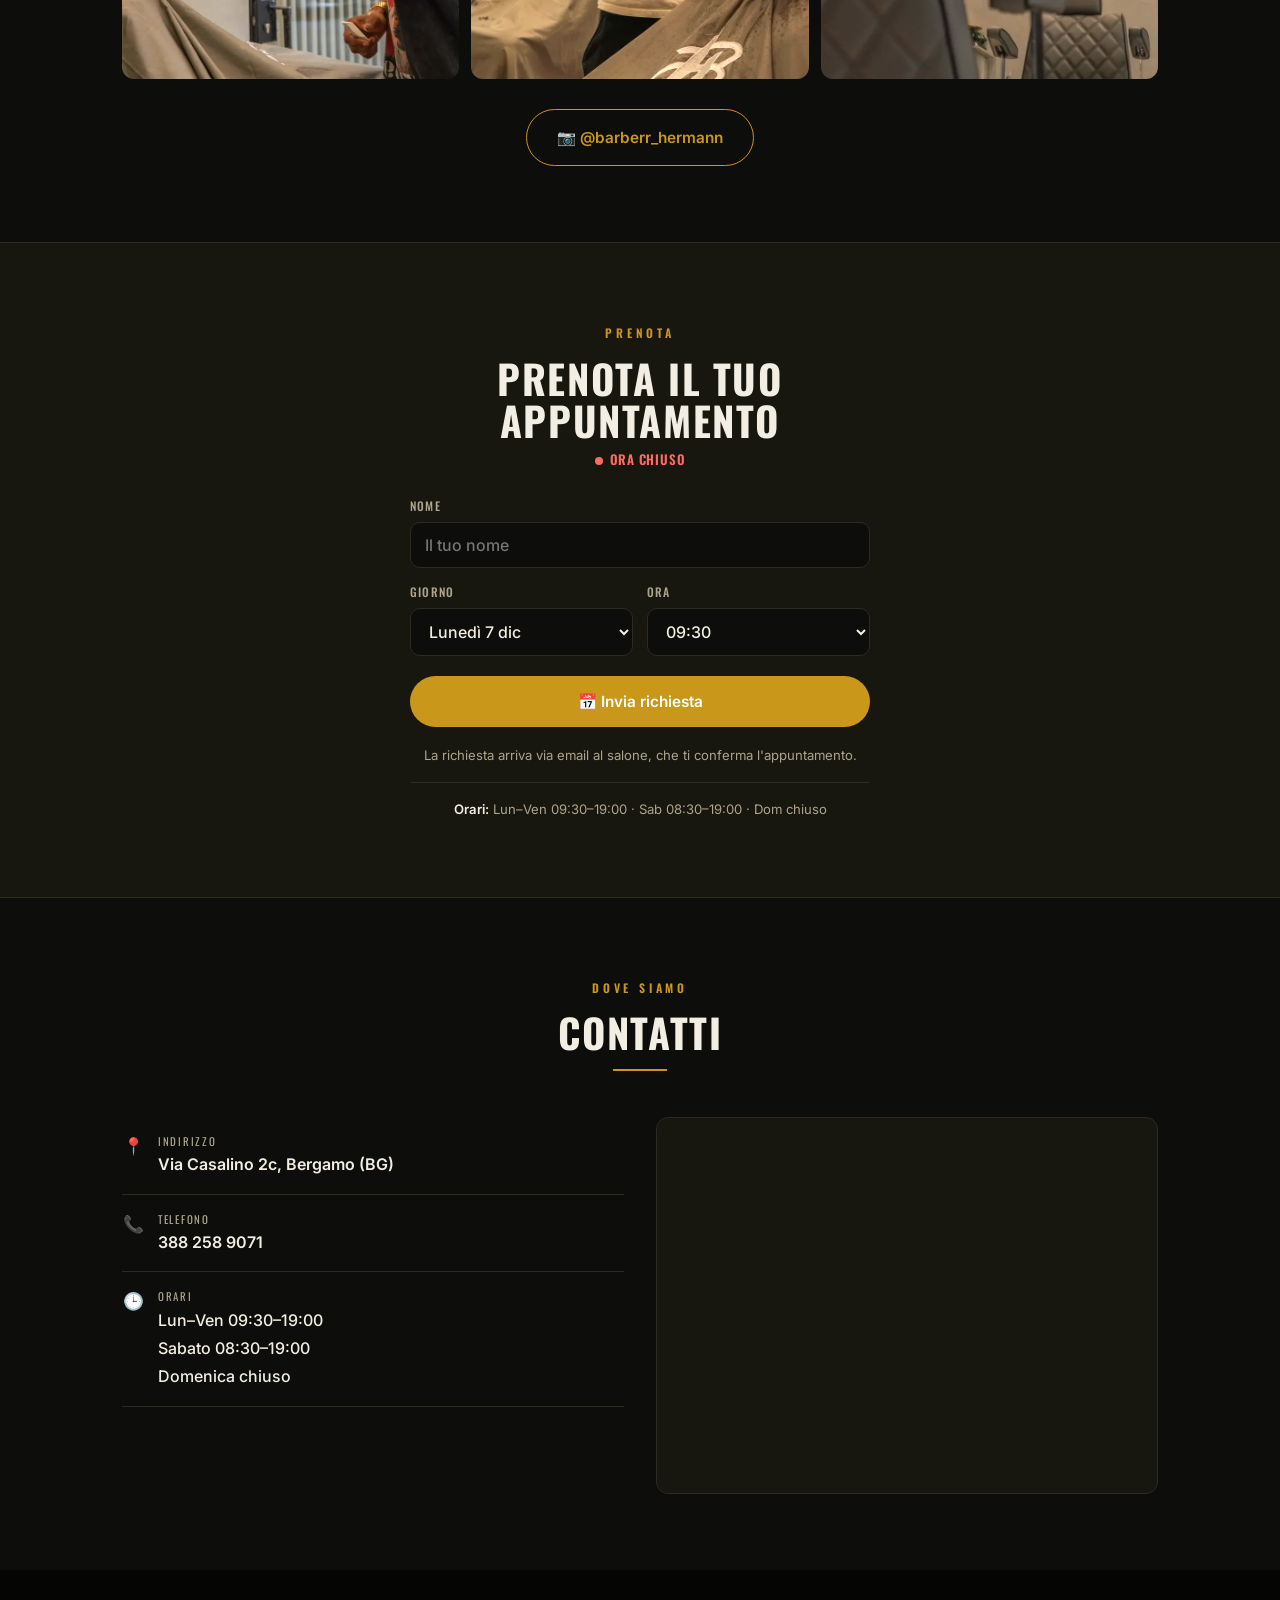
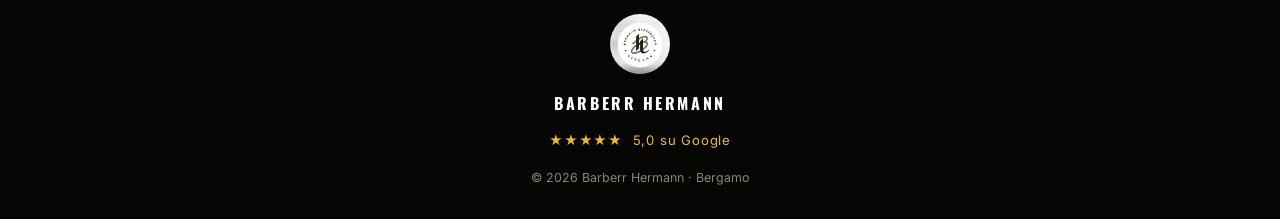
==== commit 75a3fd4c: "Add AI-generated hero background image Adds a moody, dark barbershop-interior background image behin" ====
--- a/index.html
+++ b/index.html
@@ -68,7 +68,6 @@
       background: var(--bg); color: var(--ink);
       line-height: 1.65; -webkit-font-smoothing: antialiased;
       overflow-x: hidden;
-      padding-bottom: 58px; /* spazio per la barra fissa mobile */
     }
     img { max-width: 100%; display: block; }
     a { color: inherit; text-decoration: none; }
@@ -98,8 +97,6 @@
     .btn-primary:hover { background: #a87a08; }
     .btn-outline { border-color: var(--brass); color: var(--brass); background: transparent; }
     .btn-outline:hover { background: var(--brass); color: #fff; }
-    .btn-wa { background: #25D366; color: #06331a; }
-    .btn-wa:hover { background: #1eb757; }
 
     /* Header */
     header {
@@ -127,7 +124,11 @@
     @media (min-width: 820px) { .nav-links { display: flex; } .hamburger { display: none; } .mobile-menu { display: none !important; } }
 
     /* Hero */
-    .hero { text-align: center; padding: 74px 0 66px; position: relative; }
+    .hero {
+      text-align: center; padding: 74px 0 66px; position: relative;
+      background: linear-gradient(180deg, rgba(13,13,12,.72) 0%, rgba(13,13,12,.88) 60%, var(--bg) 100%), url('img/hermann-barbershop-bergamo-hero.webp');
+      background-size: cover; background-position: center 65%;
+    }
     .hero::before {
       content: ""; position: absolute; inset: 0;
       background: radial-gradient(600px 320px at 50% 0%, rgba(235,185,58,.28), transparent 72%);
@@ -148,22 +149,6 @@
     .shot img { width: 100%; height: 100%; object-fit: cover; transition: transform .5s ease; filter: brightness(1.08) saturate(1.18) contrast(1.02); }
     .shot:hover img { transform: scale(1.05); }
     .gallery-cta { text-align: center; margin-top: 30px; }
-
-    /* Recensioni */
-    .rev-top { text-align: center; margin-bottom: 40px; }
-    .rev-score { font-family: var(--disp); font-weight: 700; font-size: 3.2rem; line-height: 1; color: var(--ink); }
-    .rev-stars { color: var(--brass-2); font-size: 1.15rem; letter-spacing: .12em; margin: 8px 0 6px; }
-    .rev-src { color: var(--muted); font-family: var(--disp); font-weight: 500; letter-spacing: .1em; text-transform: uppercase; font-size: .76rem; }
-    .rev-grid { display: grid; gap: 16px; }
-    @media (min-width: 720px) { .rev-grid { grid-template-columns: repeat(3, 1fr); } }
-    .rev-card { background: var(--surface); border: 1px solid var(--line); border-radius: var(--radius); padding: 24px 22px; display: flex; flex-direction: column; gap: 12px; }
-    .rev-card .rc-stars { color: var(--brass-2); font-size: .92rem; letter-spacing: .1em; }
-    .rev-card .rc-text { color: var(--ink); line-height: 1.6; font-size: .98rem; }
-    .rev-card .rc-author { display: flex; align-items: center; gap: 11px; margin-top: auto; padding-top: 6px; }
-    .rev-card .rc-avatar { width: 38px; height: 38px; border-radius: 50%; background: var(--brass); color: var(--dark); display: flex; align-items: center; justify-content: center; font-family: var(--disp); font-weight: 700; font-size: 1rem; }
-    .rev-card .rc-name { font-family: var(--disp); font-weight: 600; letter-spacing: .04em; }
-    .rev-card .rc-meta { color: var(--muted); font-size: .78rem; }
-    .rev-cta { text-align: center; margin-top: 34px; }
 
     /* Prenota */
     .hours-wrap { background: var(--surface); color: var(--ink); border-top: 1px solid var(--line); border-bottom: 1px solid var(--line); }
@@ -188,9 +173,7 @@
     .book-form input:focus, .book-form select:focus { outline: 2px solid var(--brass); outline-offset: 1px; border-color: var(--brass); }
     .bf-row { display: grid; gap: 14px; }
     @media (min-width: 520px) { .bf-row { grid-template-columns: 1fr 1fr; } }
-    .bf-actions { display: grid; gap: 12px; margin-top: 6px; }
-    @media (min-width: 520px) { .bf-actions { grid-template-columns: 1fr 1fr; } }
-    .book-form .btn { justify-content: center; width: 100%; }
+    .book-form .btn { margin-top: 6px; justify-content: center; width: 100%; }
     .bf-note { font-family: var(--sans); font-size: .82rem; color: var(--muted); text-transform: none; letter-spacing: 0; text-align: center; margin-top: 4px; }
     .hours-mini { color: var(--muted); font-size: .82rem; margin-top: 16px; padding-top: 16px; border-top: 1px solid var(--line); }
     .hours-mini b { color: var(--ink); font-weight: 600; }
@@ -284,7 +267,6 @@
       </a>
       <nav class="nav-links">
         <a href="#lavori">Lavori</a>
-        <a href="#recensioni">Recensioni</a>
         <a href="#prenota">Prenota</a>
         <a href="#contatti">Contatti</a>
       </nav>
@@ -322,45 +304,6 @@
     </div>
   </section>
 
-  <!-- RECENSIONI -->
-  <section id="recensioni">
-    <div class="wrap">
-      <div class="section-head reveal">
-        <span class="eyebrow">Dicono di noi</span>
-        <h2>Recensioni</h2>
-        <div class="rule"></div>
-      </div>
-
-      <div class="rev-top reveal">
-        <div class="rev-score">5,0</div>
-        <div class="rev-stars">★★★★★</div>
-        <div class="rev-src">su Google</div>
-      </div>
-
-      <!--
-        Quando avrai i testi reali delle recensioni, aggiungi qui dentro una .rev-card per ognuna.
-        Modello (copia e riempi con nome e testo veri — NON inventare):
-
-        <div class="rev-card">
-          <div class="rc-stars">★★★★★</div>
-          <p class="rc-text">«Testo reale della recensione…»</p>
-          <div class="rc-author">
-            <span class="rc-avatar">D</span>
-            <div>
-              <div class="rc-name">Nome Cognome</div>
-              <div class="rc-meta">Recensione Google</div>
-            </div>
-          </div>
-        </div>
-      -->
-
-      <div class="rev-cta reveal">
-        <a class="btn btn-primary" href="https://www.google.com/maps/search/?api=1&query=Barberr%20Hermann%20Bergamo" target="_blank" rel="noopener">★ Lascia una recensione</a>
-        <p class="bf-note" style="margin-top:14px">Sei già stato da noi? La tua recensione ci aiuta tantissimo.</p>
-      </div>
-    </div>
-  </section>
-
   <!-- PRENOTA -->
   <section class="hours-wrap" id="prenota">
     <div class="wrap">
@@ -375,11 +318,8 @@
             <label>Giorno<select id="bf-day" required></select></label>
             <label>Ora<select id="bf-time" required></select></label>
           </div>
-          <div class="bf-actions">
-            <button type="submit" class="btn btn-wa" id="bf-wa">💬 Invia su WhatsApp</button>
-            <button type="button" class="btn btn-outline" id="bf-mail">✉️ Invia via email</button>
-          </div>
-          <p class="bf-note">Scegli come inviare la richiesta: il salone ti conferma l'appuntamento.</p>
+          <button type="submit" class="btn btn-primary">📅 Invia richiesta</button>
+          <p class="bf-note">La richiesta arriva via email al salone, che ti conferma l'appuntamento.</p>
         </form>
 
         <div class="hours-mini">
@@ -433,12 +373,6 @@
   </footer>
 
 
-  <!-- BARRA FISSA MOBILE -->
-  <nav class="mobile-bar" aria-label="Azioni rapide">
-    <a class="call" href="tel:+393882589071">📞 Chiama</a>
-    <a class="wa" href="https://wa.me/393882589071" target="_blank" rel="noopener">💬 WhatsApp</a>
-  </nav>
-
   <script>
     document.getElementById('year').textContent = new Date().getFullYear();
 
@@ -464,8 +398,6 @@
 
       // ▼▼ EMAIL del barbiere (dove arrivano le prenotazioni). Da sostituire con l'email reale. ▼▼
       var EMAIL_SALONE = 'youssoufall02@icloud.com';
-      // ▼▼ WhatsApp del salone (solo cifre, con prefisso internazionale, senza + né spazi) ▼▼
-      var WHATSAPP_SALONE = '393882589071';
 
       var giorni = ['Domenica','Lunedì','Martedì','Mercoledì','Giovedì','Venerdì','Sabato'];
       var mesi = ['gen','feb','mar','apr','mag','giu','lug','ago','set','ott','nov','dic'];
@@ -501,44 +433,21 @@
       daySel.addEventListener('change', fillTimes);
       fillTimes();
 
-      // Raccoglie e valida i dati; restituisce null se il nome manca
-      function raccogliDati(){
+      form.addEventListener('submit', function(e){
+        e.preventDefault();
         var name = document.getElementById('bf-name').value.trim();
-        if (!name){ alert('Inserisci il tuo nome.'); return null; }
-        return {
-          name: name,
-          dayLabel: daySel.options[daySel.selectedIndex].textContent,
-          time: timeSel.value
-        };
-      }
-
-      // Invio via email (mailto)
-      function inviaEmail(){
-        var d = raccogliDati(); if (!d) return;
-        var subject = 'Prenotazione — ' + d.name + ' — ' + d.dayLabel + ' ' + d.time;
+        if (!name){ alert('Inserisci il tuo nome.'); return; }
+        var dayLabel = daySel.options[daySel.selectedIndex].textContent;
+        var time = timeSel.value;
+        var subject = 'Prenotazione — ' + name + ' — ' + dayLabel + ' ' + time;
         var body = 'Nuova richiesta di prenotazione dal sito:\n\n'
-          + 'Nome: ' + d.name + '\n'
-          + 'Giorno: ' + d.dayLabel + '\n'
-          + 'Ora: ' + d.time + '\n';
+          + 'Nome: ' + name + '\n'
+          + 'Giorno: ' + dayLabel + '\n'
+          + 'Ora: ' + time + '\n';
         window.location.href = 'mailto:' + EMAIL_SALONE
           + '?subject=' + encodeURIComponent(subject)
           + '&body=' + encodeURIComponent(body);
-      }
-
-      // Invio via WhatsApp (wa.me)
-      function inviaWhatsApp(){
-        var d = raccogliDati(); if (!d) return;
-        var testo = 'Ciao Barberr Hermann! Vorrei prenotare un appuntamento.\n\n'
-          + 'Nome: ' + d.name + '\n'
-          + 'Giorno: ' + d.dayLabel + '\n'
-          + 'Ora: ' + d.time;
-        window.open('https://wa.me/' + WHATSAPP_SALONE + '?text=' + encodeURIComponent(testo), '_blank');
-      }
-
-      // WhatsApp è l'invio predefinito (submit); email come alternativa
-      form.addEventListener('submit', function(e){ e.preventDefault(); inviaWhatsApp(); });
-      var mailBtn = document.getElementById('bf-mail');
-      if (mailBtn) mailBtn.addEventListener('click', inviaEmail);
+      });
     })();
 
     // Reveal
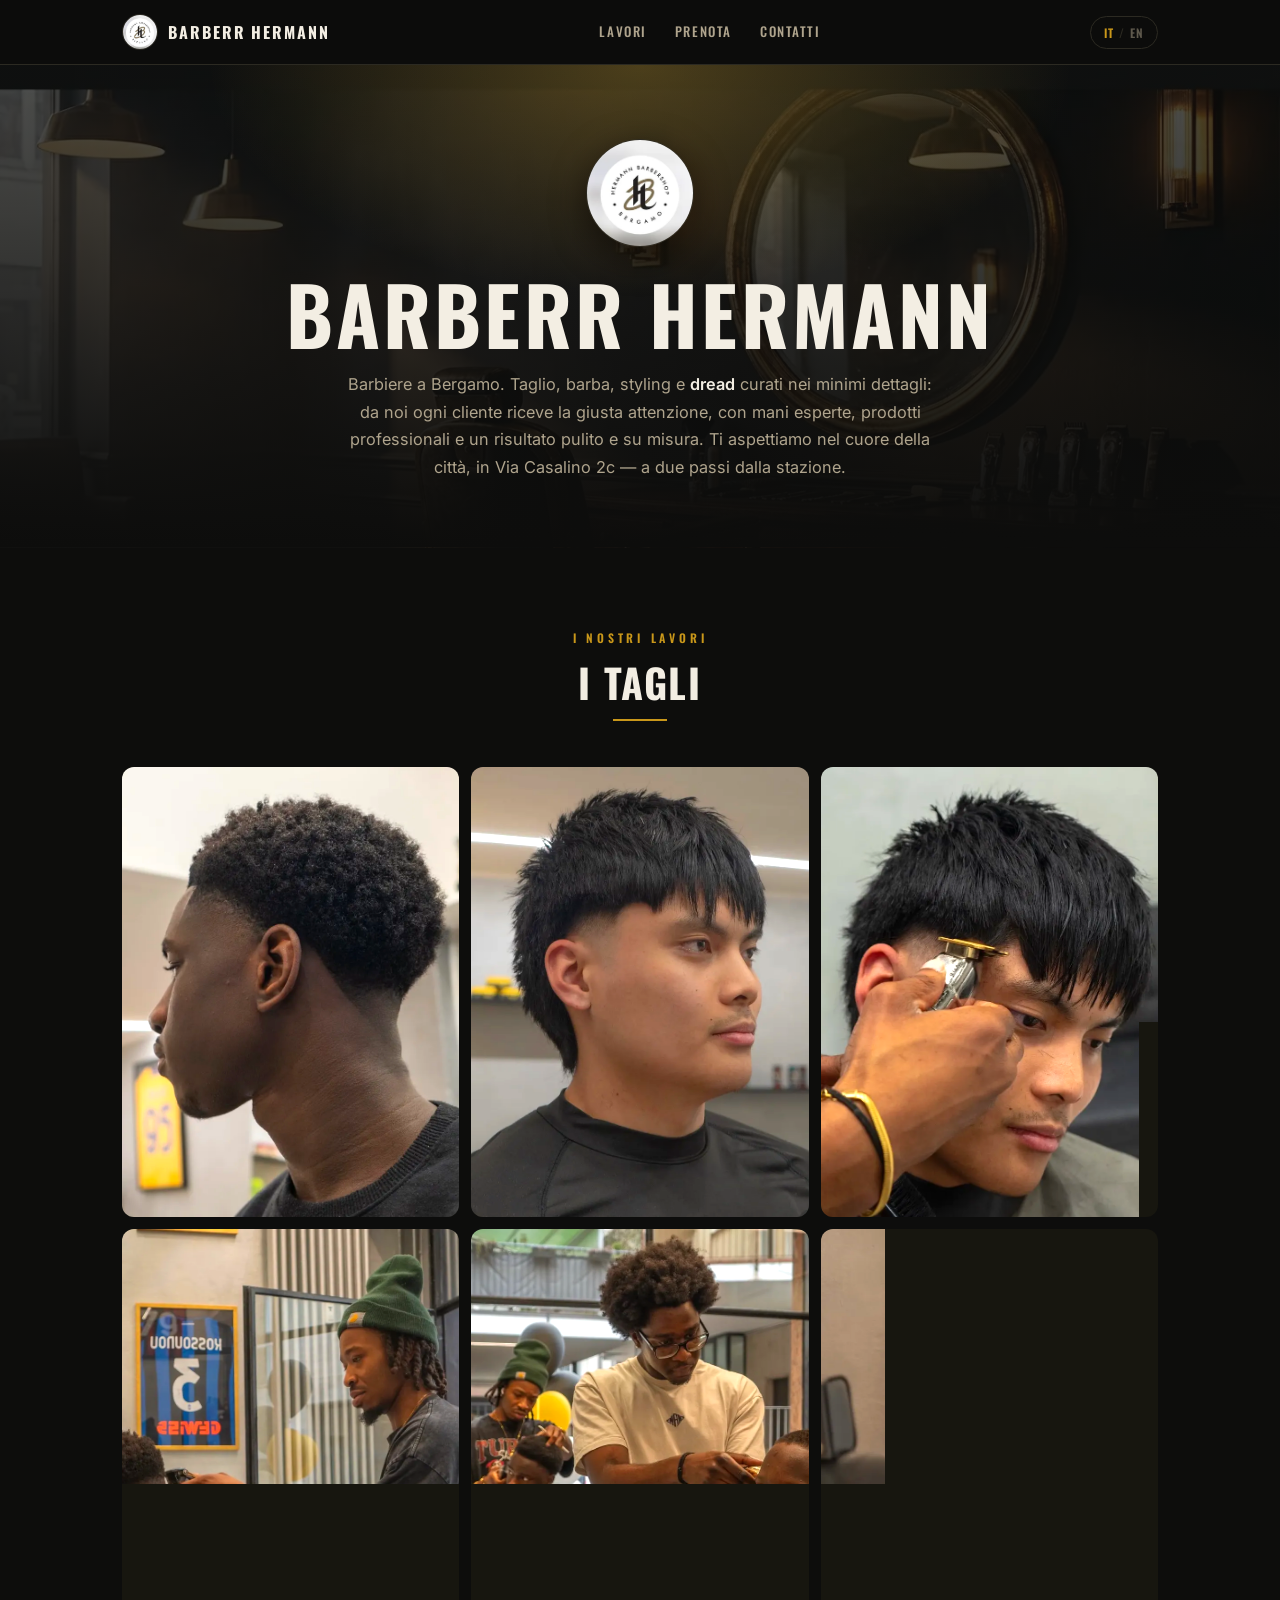
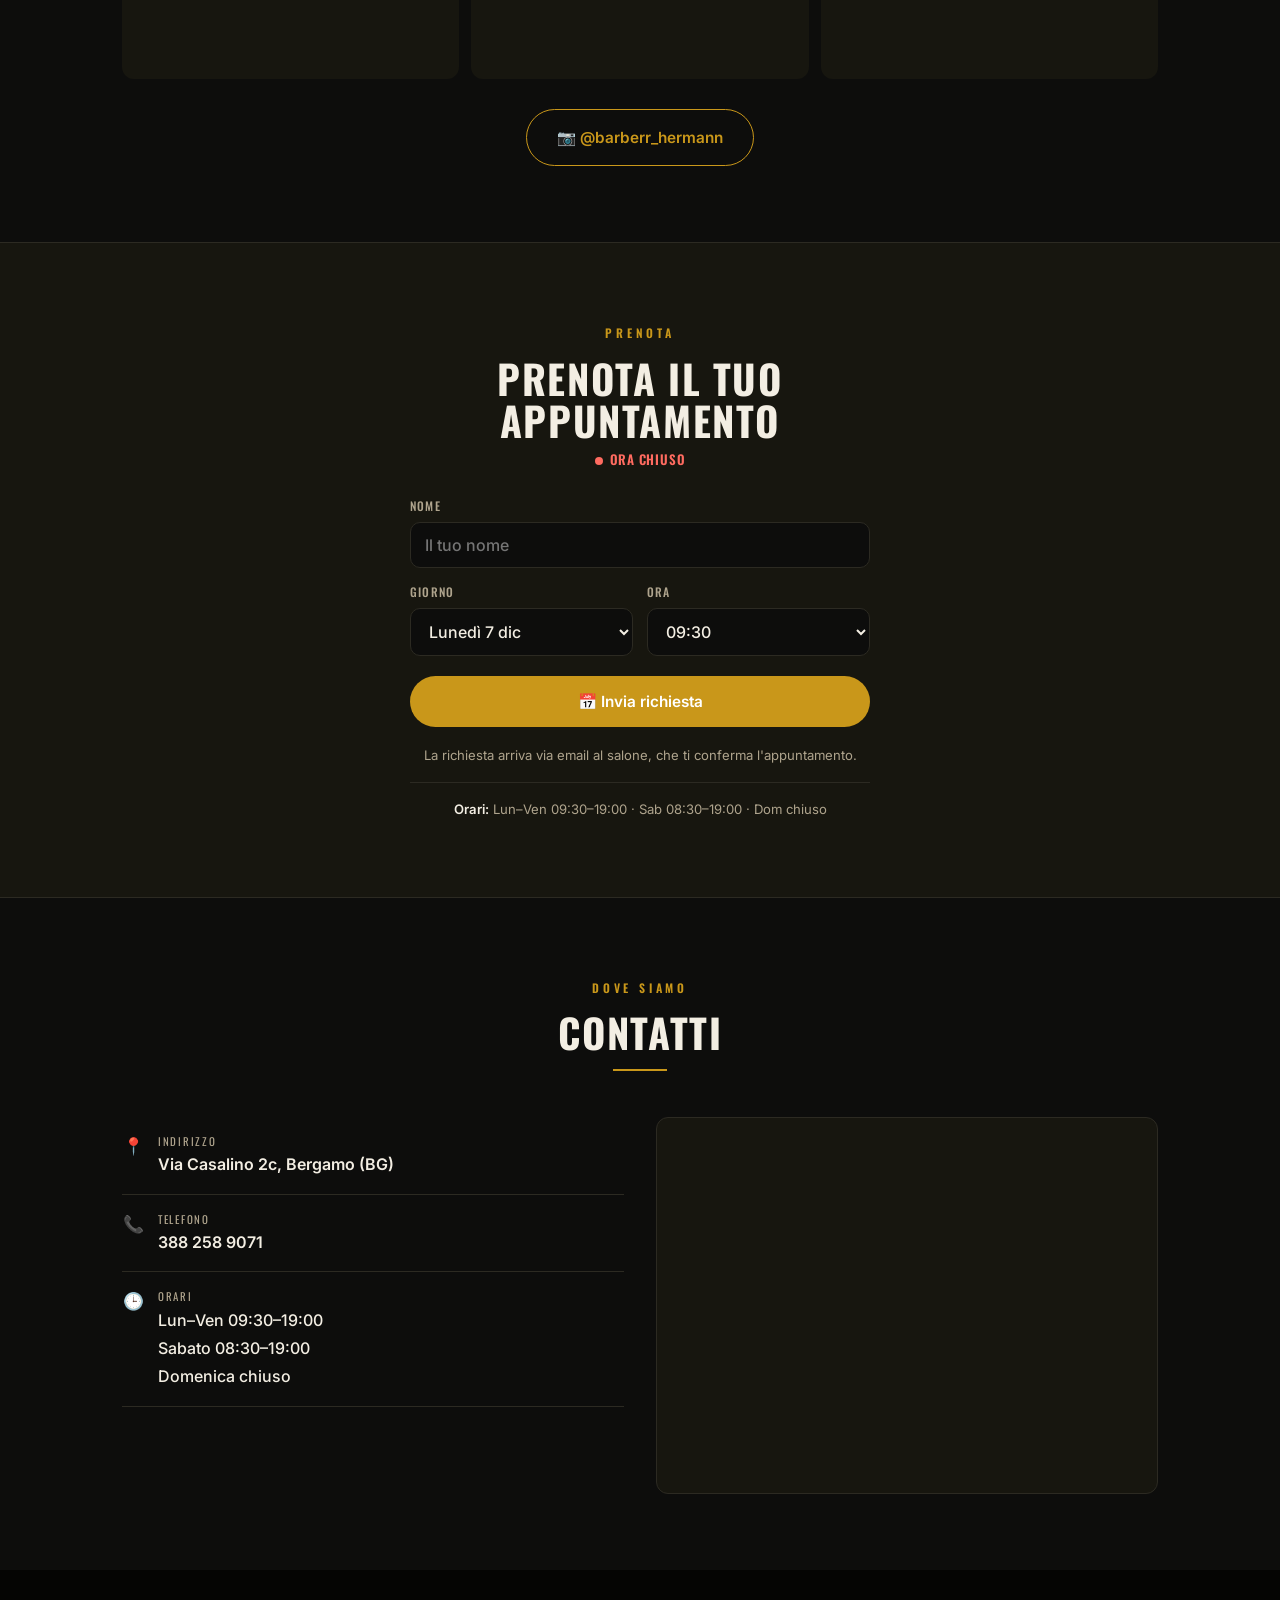
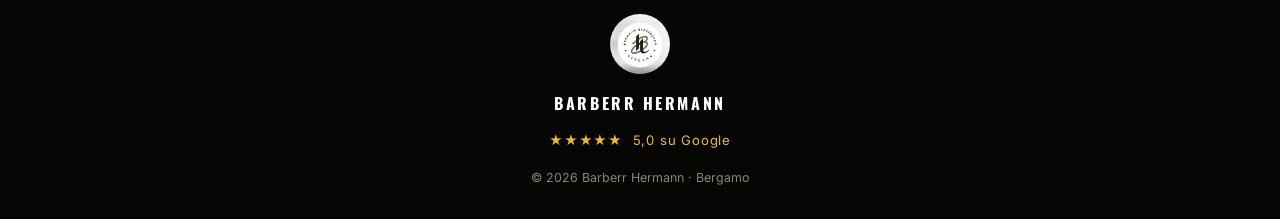
==== commit 8a1a52f7: "Add IT/EN language toggle Adds an always-visible language switcher in the header that translates all" ====
--- a/index.html
+++ b/index.html
@@ -123,6 +123,18 @@
     .mobile-menu .mm-book { color: var(--brass); }
     @media (min-width: 820px) { .nav-links { display: flex; } .hamburger { display: none; } .mobile-menu { display: none !important; } }
 
+    /* Selettore lingua */
+    .lang-toggle {
+      display: inline-flex; align-items: center; gap: 5px;
+      font-family: var(--disp); font-weight: 600; font-size: .74rem; letter-spacing: .08em;
+      background: transparent; border: 1px solid var(--line); border-radius: 999px;
+      padding: 7px 13px; cursor: pointer; color: var(--muted); transition: border-color .2s ease;
+    }
+    .lang-toggle:hover { border-color: var(--brass); }
+    .lang-toggle span[data-lang-opt] { opacity: .5; transition: opacity .2s ease, color .2s ease; }
+    .lang-toggle span[data-lang-opt].active { opacity: 1; color: var(--brass); }
+    .lang-toggle span[aria-hidden] { color: var(--line); }
+
     /* Hero */
     .hero {
       text-align: center; padding: 74px 0 66px; position: relative;
@@ -266,10 +278,13 @@
         <span class="name">Barberr Hermann</span>
       </a>
       <nav class="nav-links">
-        <a href="#lavori">Lavori</a>
-        <a href="#prenota">Prenota</a>
-        <a href="#contatti">Contatti</a>
+        <a href="#lavori" data-it="Lavori" data-en="Work">Lavori</a>
+        <a href="#prenota" data-it="Prenota" data-en="Book">Prenota</a>
+        <a href="#contatti" data-it="Contatti" data-en="Contact">Contatti</a>
       </nav>
+      <button type="button" id="lang-toggle" class="lang-toggle" aria-label="Cambia lingua / Switch language">
+        <span data-lang-opt="it">IT</span><span aria-hidden="true">/</span><span data-lang-opt="en">EN</span>
+      </button>
     </div>
   </header>
 
@@ -278,7 +293,10 @@
     <div class="wrap">
       <img class="logo-hero" src="img/hermann-barbershop-logo.webp" alt="Barberr Hermann Bergamo" />
       <h1>Barberr Hermann</h1>
-      <p class="sub">Barbiere a Bergamo. Taglio, barba, styling e <b style="color:var(--ink);font-weight:600">dread</b> curati nei minimi dettagli: da noi ogni cliente riceve la giusta attenzione, con mani esperte, prodotti professionali e un risultato pulito e su misura. Ti aspettiamo nel cuore della città, in Via Casalino 2c — a due passi dalla stazione.</p>
+      <p class="sub"
+        data-it-html="Barbiere a Bergamo. Taglio, barba, styling e <b style=&quot;color:var(--ink);font-weight:600&quot;>dread</b> curati nei minimi dettagli: da noi ogni cliente riceve la giusta attenzione, con mani esperte, prodotti professionali e un risultato pulito e su misura. Ti aspettiamo nel cuore della città, in Via Casalino 2c — a due passi dalla stazione."
+        data-en-html="Barbershop in Bergamo. Haircuts, beard, styling and <b style=&quot;color:var(--ink);font-weight:600&quot;>dreadlocks</b> tended down to the last detail: every client gets the right attention, from expert hands, professional products, and a clean, tailored result. We're waiting for you in the heart of the city, at Via Casalino 2c — just steps from the station."
+      >Barbiere a Bergamo. Taglio, barba, styling e <b style="color:var(--ink);font-weight:600">dread</b> curati nei minimi dettagli: da noi ogni cliente riceve la giusta attenzione, con mani esperte, prodotti professionali e un risultato pulito e su misura. Ti aspettiamo nel cuore della città, in Via Casalino 2c — a due passi dalla stazione.</p>
     </div>
   </section>
 
@@ -286,17 +304,17 @@
   <section id="lavori">
     <div class="wrap">
       <div class="section-head reveal">
-        <span class="eyebrow">I nostri lavori</span>
-        <h2>I tagli</h2>
+        <span class="eyebrow" data-it="I nostri lavori" data-en="Our work">I nostri lavori</span>
+        <h2 data-it="I tagli" data-en="The Cuts">I tagli</h2>
         <div class="rule"></div>
       </div>
       <div class="gallery">
-        <a class="shot reveal" href="https://www.instagram.com/barberr_hermann/" target="_blank" rel="noopener"><img src="img/hermann-barbershop-bergamo-taglio-02.webp" alt="Taglio afro sfumato a Bergamo" loading="lazy"></a>
-        <a class="shot reveal" href="https://www.instagram.com/barberr_hermann/" target="_blank" rel="noopener"><img src="img/hermann-barbershop-bergamo-taglio-04.webp" alt="Taglio mullet con sfumatura" loading="lazy"></a>
-        <a class="shot reveal" href="https://www.instagram.com/barberr_hermann/" target="_blank" rel="noopener"><img src="img/hermann-barbershop-bergamo-taglio-03.webp" alt="Contorni e lineup di precisione" loading="lazy"></a>
-        <a class="shot reveal" href="https://www.instagram.com/barberr_hermann/" target="_blank" rel="noopener"><img src="img/hermann-barbershop-bergamo-taglio-01.webp" alt="Barbiere al lavoro" loading="lazy"></a>
-        <a class="shot reveal" href="https://www.instagram.com/barberr_hermann/" target="_blank" rel="noopener"><img src="img/hermann-barbershop-bergamo-team.webp" alt="Il team al lavoro" loading="lazy"></a>
-        <a class="shot reveal" href="https://www.instagram.com/barberr_hermann/" target="_blank" rel="noopener"><img src="img/hermann-barbershop-bergamo-interno.webp" alt="Interno del salone a Bergamo" loading="lazy"></a>
+        <a class="shot reveal" href="https://www.instagram.com/barberr_hermann/" target="_blank" rel="noopener"><img src="img/hermann-barbershop-bergamo-taglio-02.webp" alt="Taglio afro sfumato a Bergamo" data-it-alt="Taglio afro sfumato a Bergamo" data-en-alt="Afro fade haircut in Bergamo" loading="lazy"></a>
+        <a class="shot reveal" href="https://www.instagram.com/barberr_hermann/" target="_blank" rel="noopener"><img src="img/hermann-barbershop-bergamo-taglio-04.webp" alt="Taglio mullet con sfumatura" data-it-alt="Taglio mullet con sfumatura" data-en-alt="Mullet cut with fade" loading="lazy"></a>
+        <a class="shot reveal" href="https://www.instagram.com/barberr_hermann/" target="_blank" rel="noopener"><img src="img/hermann-barbershop-bergamo-taglio-03.webp" alt="Contorni e lineup di precisione" data-it-alt="Contorni e lineup di precisione" data-en-alt="Precision edge-up and lineup" loading="lazy"></a>
+        <a class="shot reveal" href="https://www.instagram.com/barberr_hermann/" target="_blank" rel="noopener"><img src="img/hermann-barbershop-bergamo-taglio-01.webp" alt="Barbiere al lavoro" data-it-alt="Barbiere al lavoro" data-en-alt="Barber at work" loading="lazy"></a>
+        <a class="shot reveal" href="https://www.instagram.com/barberr_hermann/" target="_blank" rel="noopener"><img src="img/hermann-barbershop-bergamo-team.webp" alt="Il team al lavoro" data-it-alt="Il team al lavoro" data-en-alt="The team at work" loading="lazy"></a>
+        <a class="shot reveal" href="https://www.instagram.com/barberr_hermann/" target="_blank" rel="noopener"><img src="img/hermann-barbershop-bergamo-interno.webp" alt="Interno del salone a Bergamo" data-it-alt="Interno del salone a Bergamo" data-en-alt="Salon interior in Bergamo" loading="lazy"></a>
       </div>
       <div class="gallery-cta reveal">
         <a class="btn btn-outline" href="https://www.instagram.com/barberr_hermann/" target="_blank" rel="noopener">📷 @barberr_hermann</a>
@@ -308,21 +326,21 @@
   <section class="hours-wrap" id="prenota">
     <div class="wrap">
       <div class="hours-card reveal">
-        <span class="eyebrow">Prenota</span>
-        <h2>Prenota il tuo appuntamento</h2>
+        <span class="eyebrow" data-it="Prenota" data-en="Book">Prenota</span>
+        <h2 data-it="Prenota il tuo appuntamento" data-en="Book your appointment">Prenota il tuo appuntamento</h2>
         <div class="hours-status" id="status"><span class="dot"></span><span id="status-text">—</span></div>
 
         <form id="book-form" class="book-form" novalidate>
-          <label>Nome<input type="text" id="bf-name" required autocomplete="name" placeholder="Il tuo nome"></label>
+          <label><span data-it="Nome" data-en="Name">Nome</span><input type="text" id="bf-name" required autocomplete="name" placeholder="Il tuo nome" data-it-placeholder="Il tuo nome" data-en-placeholder="Your name"></label>
           <div class="bf-row">
-            <label>Giorno<select id="bf-day" required></select></label>
-            <label>Ora<select id="bf-time" required></select></label>
+            <label><span data-it="Giorno" data-en="Day">Giorno</span><select id="bf-day" required></select></label>
+            <label><span data-it="Ora" data-en="Time">Ora</span><select id="bf-time" required></select></label>
           </div>
-          <button type="submit" class="btn btn-primary">📅 Invia richiesta</button>
-          <p class="bf-note">La richiesta arriva via email al salone, che ti conferma l'appuntamento.</p>
+          <button type="submit" class="btn btn-primary" data-it="📅 Invia richiesta" data-en="📅 Send request">📅 Invia richiesta</button>
+          <p class="bf-note" data-it="La richiesta arriva via email al salone, che ti conferma l'appuntamento." data-en="The request is sent by email to the salon, who will confirm your appointment.">La richiesta arriva via email al salone, che ti conferma l'appuntamento.</p>
         </form>
 
-        <div class="hours-mini">
+        <div class="hours-mini" data-it-html="<b>Orari:</b> Lun–Ven 09:30–19:00 · Sab 08:30–19:00 · Dom chiuso" data-en-html="<b>Hours:</b> Mon–Fri 09:30–19:00 · Sat 08:30–19:00 · Sun closed">
           <b>Orari:</b> Lun–Ven 09:30–19:00 · Sab 08:30–19:00 · Dom chiuso
         </div>
       </div>
@@ -333,28 +351,28 @@
   <section id="contatti">
     <div class="wrap">
       <div class="section-head reveal">
-        <span class="eyebrow">Dove siamo</span>
-        <h2>Contatti</h2>
+        <span class="eyebrow" data-it="Dove siamo" data-en="Where we are">Dove siamo</span>
+        <h2 data-it="Contatti" data-en="Contact">Contatti</h2>
         <div class="rule"></div>
       </div>
       <div class="contact-grid">
         <div class="reveal">
           <div class="info-row">
             <span class="ico">📍</span>
-            <div><div class="label">Indirizzo</div><span class="v">Via Casalino 2c, Bergamo (BG)</span></div>
+            <div><div class="label" data-it="Indirizzo" data-en="Address">Indirizzo</div><span class="v">Via Casalino 2c, Bergamo (BG)</span></div>
           </div>
           <div class="info-row">
             <span class="ico">📞</span>
-            <div><div class="label">Telefono</div><a href="tel:+393882589071">388 258 9071</a></div>
+            <div><div class="label" data-it="Telefono" data-en="Phone">Telefono</div><a href="tel:+393882589071">388 258 9071</a></div>
           </div>
           <div class="info-row">
             <span class="ico">🕒</span>
-            <div><div class="label">Orari</div><span class="v" style="font-weight:500;line-height:1.75">Lun–Ven 09:30–19:00<br>Sabato 08:30–19:00<br>Domenica chiuso</span></div>
+            <div><div class="label" data-it="Orari" data-en="Hours">Orari</div><span class="v" style="font-weight:500;line-height:1.75" data-it-html="Lun–Ven 09:30–19:00<br>Sabato 08:30–19:00<br>Domenica chiuso" data-en-html="Mon–Fri 09:30–19:00<br>Saturday 08:30–19:00<br>Sunday closed">Lun–Ven 09:30–19:00<br>Sabato 08:30–19:00<br>Domenica chiuso</span></div>
           </div>
         </div>
         <div class="reveal">
           <div class="map-embed">
-            <iframe title="Mappa Barberr Hermann Bergamo" loading="lazy" referrerpolicy="no-referrer-when-downgrade"
+            <iframe title="Mappa Barberr Hermann Bergamo" data-it-title="Mappa Barberr Hermann Bergamo" data-en-title="Map of Barberr Hermann Bergamo" loading="lazy" referrerpolicy="no-referrer-when-downgrade"
               src="https://www.google.com/maps?q=Via%20Casalino%202c,%20Bergamo&output=embed"></iframe>
           </div>
         </div>
@@ -367,7 +385,7 @@
     <div class="wrap">
       <img class="logo-f" src="img/hermann-barbershop-logo.webp" alt="Barberr Hermann" />
       <div class="fname">Barberr Hermann</div>
-      <div style="color:var(--brass-2);font-size:.82rem;letter-spacing:.06em;margin-bottom:16px">★★★★★ &nbsp;5,0 su Google</div>
+      <div style="color:var(--brass-2);font-size:.82rem;letter-spacing:.06em;margin-bottom:16px" data-it-html="★★★★★ &nbsp;5,0 su Google" data-en-html="★★★★★ &nbsp;5.0 on Google">★★★★★ &nbsp;5,0 su Google</div>
       <div class="copy">© <span id="year"></span> Barberr Hermann · Bergamo</div>
     </div>
   </footer>
@@ -376,8 +394,46 @@
   <script>
     document.getElementById('year').textContent = new Date().getFullYear();
 
+    // Stringhe per i contenuti generati via JS (le altre sono nei data-it/data-en nel markup)
+    var STR = {
+      it: {
+        title: "Barberr Hermann — Barbiere a Bergamo | Taglio e Barba",
+        days: ['Domenica','Lunedì','Martedì','Mercoledì','Giovedì','Venerdì','Sabato'],
+        months: ['gen','feb','mar','apr','mag','giu','lug','ago','set','ott','nov','dic'],
+        today: ' (oggi)',
+        openNow: 'Aperto ora · chiude alle 19:00',
+        closedNow: 'Ora chiuso',
+        nameAlert: 'Inserisci il tuo nome.',
+        mailSubject: 'Prenotazione — ',
+        mailIntro: 'Nuova richiesta di prenotazione dal sito:\n\n',
+        mailName: 'Nome: ',
+        mailDay: 'Giorno: ',
+        mailTime: 'Ora: '
+      },
+      en: {
+        title: "Barberr Hermann — Barbershop in Bergamo | Haircut & Beard",
+        days: ['Sunday','Monday','Tuesday','Wednesday','Thursday','Friday','Saturday'],
+        months: ['Jan','Feb','Mar','Apr','May','Jun','Jul','Aug','Sep','Oct','Nov','Dec'],
+        today: ' (today)',
+        openNow: 'Open now · closes at 19:00',
+        closedNow: 'Closed now',
+        nameAlert: 'Please enter your name.',
+        mailSubject: 'Booking — ',
+        mailIntro: 'New booking request from the website:\n\n',
+        mailName: 'Name: ',
+        mailDay: 'Day: ',
+        mailTime: 'Time: '
+      }
+    };
+    var LANG_KEY = 'bh_lang';
+    var storedLang = null;
+    try { storedLang = localStorage.getItem(LANG_KEY); } catch (e) {}
+    var lang = storedLang === 'en' ? 'en' : 'it';
+
+    var pad = function(n){ return (n<10?'0':'')+n; };
+
     // Stato apertura (orari reali)
-    (function(){
+    function renderStatus(){
       var now = new Date();
       var day = now.getDay(); // 0 = domenica
       var mins = now.getHours()*60 + now.getMinutes();
@@ -385,70 +441,117 @@
       if (day >= 1 && day <= 5) open = mins >= 570 && mins < 1140;       // Lun-Ven 09:30-19:00
       else if (day === 6) open = mins >= 510 && mins < 1140;             // Sab 08:30-19:00
       var el = document.getElementById('status'), txt = document.getElementById('status-text');
-      if (open) { el.className = 'hours-status is-open'; txt.textContent = 'Aperto ora · chiude alle 19:00'; }
-      else { el.className = 'hours-status is-closed'; txt.textContent = 'Ora chiuso'; }
-    })();
-
-    // Modulo prenotazione: giorni disponibili + orari + invio via email
-    (function(){
-      var daySel = document.getElementById('bf-day');
-      var timeSel = document.getElementById('bf-time');
-      var form = document.getElementById('book-form');
-      if (!daySel || !timeSel || !form) return;
-
-      // ▼▼ EMAIL del barbiere (dove arrivano le prenotazioni). Da sostituire con l'email reale. ▼▼
-      var EMAIL_SALONE = 'youssoufall02@icloud.com';
-
-      var giorni = ['Domenica','Lunedì','Martedì','Mercoledì','Giovedì','Venerdì','Sabato'];
-      var mesi = ['gen','feb','mar','apr','mag','giu','lug','ago','set','ott','nov','dic'];
-      var pad = function(n){ return (n<10?'0':'')+n; };
-
-      // Prossimi giorni di apertura (salta la domenica), max 12
+      var s = STR[lang];
+      if (open) { el.className = 'hours-status is-open'; txt.textContent = s.openNow; }
+      else { el.className = 'hours-status is-closed'; txt.textContent = s.closedNow; }
+    }
+
+    // Modulo prenotazione: giorni disponibili + orari
+    var daySel = document.getElementById('bf-day');
+    var timeSel = document.getElementById('bf-time');
+    var form = document.getElementById('book-form');
+
+    function renderDays(){
+      if (!daySel) return;
+      var prevIndex = daySel.selectedIndex;
+      var s = STR[lang];
+      daySel.innerHTML = '';
       var today = new Date();
       var added = 0;
       for (var i=0; i<21 && added<12; i++){
         var d = new Date(today); d.setDate(today.getDate()+i);
         if (d.getDay() === 0) continue; // domenica chiuso
-        var label = giorni[d.getDay()] + ' ' + d.getDate() + ' ' + mesi[d.getMonth()];
-        if (i === 0) label += ' (oggi)';
+        var label = s.days[d.getDay()] + ' ' + d.getDate() + ' ' + s.months[d.getMonth()];
+        if (i === 0) label += s.today;
         var o = document.createElement('option');
         o.value = d.getFullYear()+'-'+pad(d.getMonth()+1)+'-'+pad(d.getDate());
         o.textContent = label; o.setAttribute('data-dow', d.getDay());
         daySel.appendChild(o); added++;
       }
-
-      function slotsFor(dow){
-        var start = (dow === 6) ? 8*60+30 : 9*60+30;  // sabato 08:30, altrimenti 09:30
-        var end = 19*60;                               // ultimo slot 18:30 (chiude 19:00)
-        var arr = [];
-        for (var m=start; m+30<=end; m+=30){ arr.push(pad(Math.floor(m/60))+':'+pad(m%60)); }
-        return arr;
-      }
-      function fillTimes(){
-        var opt = daySel.options[daySel.selectedIndex];
-        var dow = opt ? parseInt(opt.getAttribute('data-dow'),10) : 1;
-        timeSel.innerHTML = '';
-        slotsFor(dow).forEach(function(t){ var o=document.createElement('option'); o.value=t; o.textContent=t; timeSel.appendChild(o); });
-      }
+      if (prevIndex >= 0 && prevIndex < daySel.options.length) daySel.selectedIndex = prevIndex;
+    }
+
+    function slotsFor(dow){
+      var start = (dow === 6) ? 8*60+30 : 9*60+30;  // sabato 08:30, altrimenti 09:30
+      var end = 19*60;                               // ultimo slot 18:30 (chiude 19:00)
+      var arr = [];
+      for (var m=start; m+30<=end; m+=30){ arr.push(pad(Math.floor(m/60))+':'+pad(m%60)); }
+      return arr;
+    }
+    function fillTimes(){
+      if (!daySel || !timeSel) return;
+      var opt = daySel.options[daySel.selectedIndex];
+      var dow = opt ? parseInt(opt.getAttribute('data-dow'),10) : 1;
+      timeSel.innerHTML = '';
+      slotsFor(dow).forEach(function(t){ var o=document.createElement('option'); o.value=t; o.textContent=t; timeSel.appendChild(o); });
+    }
+
+    if (daySel && timeSel && form) {
       daySel.addEventListener('change', fillTimes);
-      fillTimes();
+
+      // ▼▼ EMAIL del barbiere (dove arrivano le prenotazioni). Da sostituire con l'email reale. ▼▼
+      var EMAIL_SALONE = 'youssoufall02@icloud.com';
 
       form.addEventListener('submit', function(e){
         e.preventDefault();
+        var s = STR[lang];
         var name = document.getElementById('bf-name').value.trim();
-        if (!name){ alert('Inserisci il tuo nome.'); return; }
+        if (!name){ alert(s.nameAlert); return; }
         var dayLabel = daySel.options[daySel.selectedIndex].textContent;
         var time = timeSel.value;
-        var subject = 'Prenotazione — ' + name + ' — ' + dayLabel + ' ' + time;
-        var body = 'Nuova richiesta di prenotazione dal sito:\n\n'
-          + 'Nome: ' + name + '\n'
-          + 'Giorno: ' + dayLabel + '\n'
-          + 'Ora: ' + time + '\n';
+        var subject = s.mailSubject + name + ' — ' + dayLabel + ' ' + time;
+        var body = s.mailIntro
+          + s.mailName + name + '\n'
+          + s.mailDay + dayLabel + '\n'
+          + s.mailTime + time + '\n';
         window.location.href = 'mailto:' + EMAIL_SALONE
           + '?subject=' + encodeURIComponent(subject)
           + '&body=' + encodeURIComponent(body);
       });
-    })();
+    }
+
+    // Selettore lingua: applica testi statici (data-it/-en, -html, -alt, -placeholder, -title)
+    var langToggle = document.getElementById('lang-toggle');
+    function applyLang(){
+      document.documentElement.lang = lang;
+      document.title = STR[lang].title;
+
+      document.querySelectorAll('[data-it]').forEach(function(el){
+        el.textContent = el.getAttribute('data-' + lang) || el.getAttribute('data-it');
+      });
+      document.querySelectorAll('[data-it-html]').forEach(function(el){
+        el.innerHTML = el.getAttribute('data-' + lang + '-html') || el.getAttribute('data-it-html');
+      });
+      document.querySelectorAll('[data-it-alt]').forEach(function(el){
+        el.alt = el.getAttribute('data-' + lang + '-alt') || el.getAttribute('data-it-alt');
+      });
+      document.querySelectorAll('[data-it-placeholder]').forEach(function(el){
+        el.placeholder = el.getAttribute('data-' + lang + '-placeholder') || el.getAttribute('data-it-placeholder');
+      });
+      document.querySelectorAll('[data-it-title]').forEach(function(el){
+        el.title = el.getAttribute('data-' + lang + '-title') || el.getAttribute('data-it-title');
+      });
+
+      if (langToggle) {
+        langToggle.querySelectorAll('[data-lang-opt]').forEach(function(el){
+          el.classList.toggle('active', el.getAttribute('data-lang-opt') === lang);
+        });
+      }
+
+      renderStatus();
+      renderDays();
+      fillTimes();
+    }
+
+    if (langToggle) {
+      langToggle.addEventListener('click', function(){
+        lang = (lang === 'it') ? 'en' : 'it';
+        try { localStorage.setItem(LANG_KEY, lang); } catch (e) {}
+        applyLang();
+      });
+    }
+
+    applyLang();
 
     // Reveal
     var io = new IntersectionObserver(function(es){ es.forEach(function(e){ if(e.isIntersecting){ e.target.classList.add('in'); io.unobserve(e.target); } }); }, { threshold: .12 });
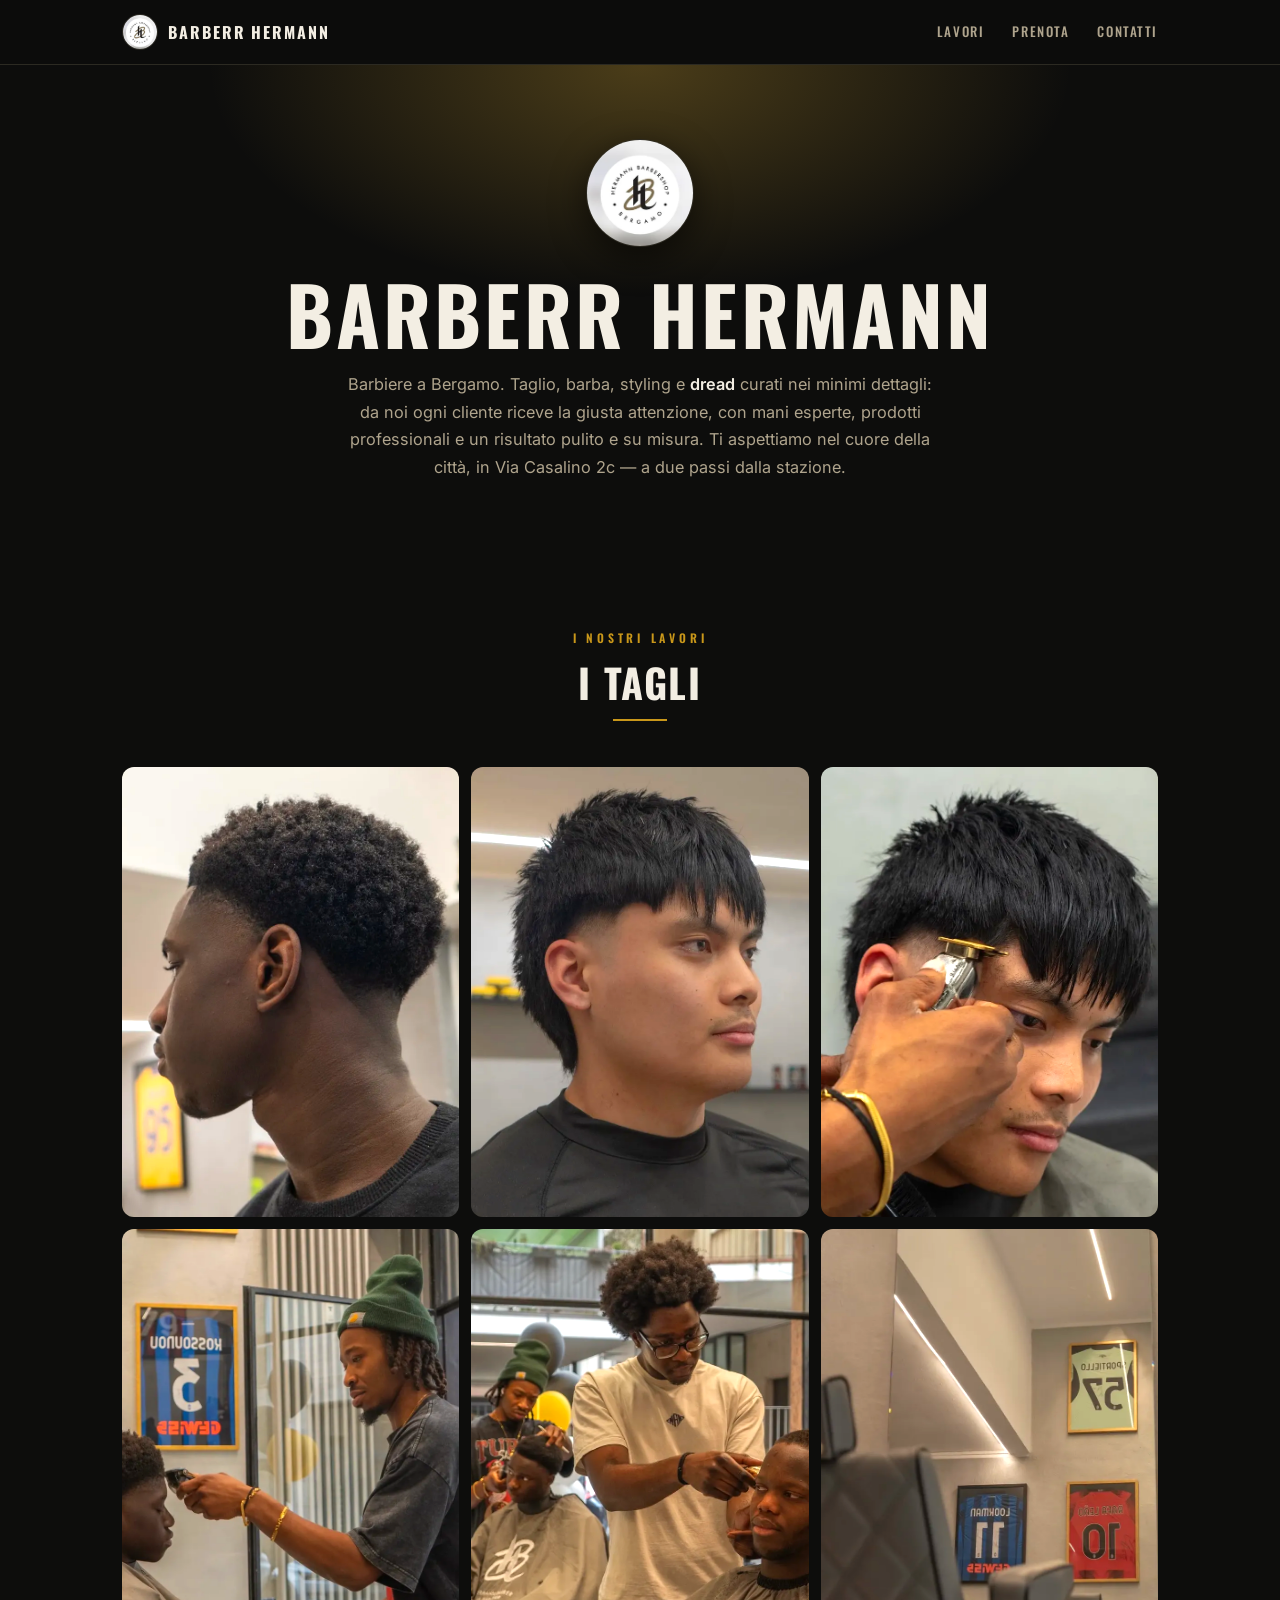
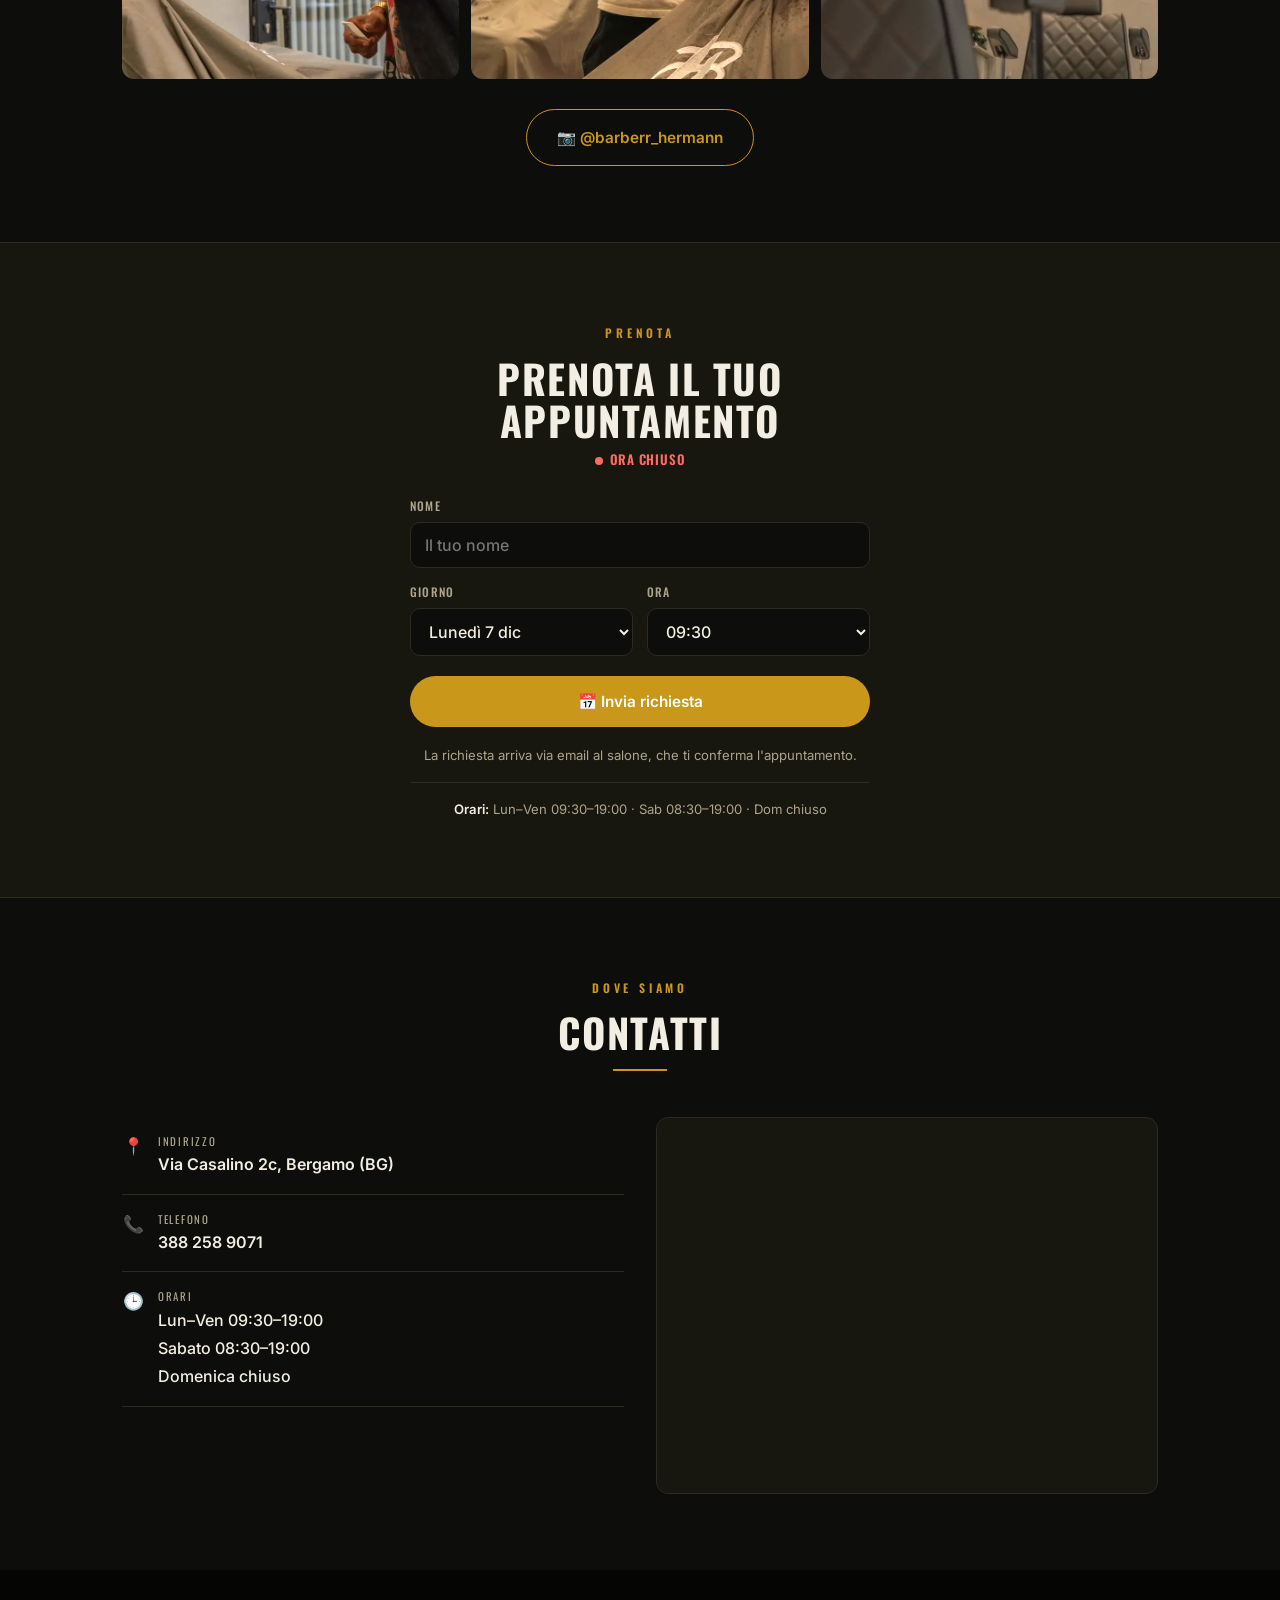
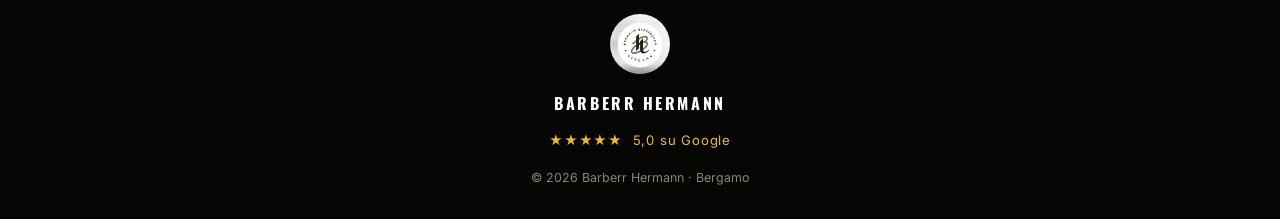
==== commit 184fef2f: "Revert hero image and IT/EN translation changes Undoing the changes made earlier in this branch/sess" ====
--- a/index.html
+++ b/index.html
@@ -123,24 +123,8 @@
     .mobile-menu .mm-book { color: var(--brass); }
     @media (min-width: 820px) { .nav-links { display: flex; } .hamburger { display: none; } .mobile-menu { display: none !important; } }
 
-    /* Selettore lingua */
-    .lang-toggle {
-      display: inline-flex; align-items: center; gap: 5px;
-      font-family: var(--disp); font-weight: 600; font-size: .74rem; letter-spacing: .08em;
-      background: transparent; border: 1px solid var(--line); border-radius: 999px;
-      padding: 7px 13px; cursor: pointer; color: var(--muted); transition: border-color .2s ease;
-    }
-    .lang-toggle:hover { border-color: var(--brass); }
-    .lang-toggle span[data-lang-opt] { opacity: .5; transition: opacity .2s ease, color .2s ease; }
-    .lang-toggle span[data-lang-opt].active { opacity: 1; color: var(--brass); }
-    .lang-toggle span[aria-hidden] { color: var(--line); }
-
     /* Hero */
-    .hero {
-      text-align: center; padding: 74px 0 66px; position: relative;
-      background: linear-gradient(180deg, rgba(13,13,12,.72) 0%, rgba(13,13,12,.88) 60%, var(--bg) 100%), url('img/hermann-barbershop-bergamo-hero.webp');
-      background-size: cover; background-position: center 65%;
-    }
+    .hero { text-align: center; padding: 74px 0 66px; position: relative; }
     .hero::before {
       content: ""; position: absolute; inset: 0;
       background: radial-gradient(600px 320px at 50% 0%, rgba(235,185,58,.28), transparent 72%);
@@ -278,13 +262,10 @@
         <span class="name">Barberr Hermann</span>
       </a>
       <nav class="nav-links">
-        <a href="#lavori" data-it="Lavori" data-en="Work">Lavori</a>
-        <a href="#prenota" data-it="Prenota" data-en="Book">Prenota</a>
-        <a href="#contatti" data-it="Contatti" data-en="Contact">Contatti</a>
+        <a href="#lavori">Lavori</a>
+        <a href="#prenota">Prenota</a>
+        <a href="#contatti">Contatti</a>
       </nav>
-      <button type="button" id="lang-toggle" class="lang-toggle" aria-label="Cambia lingua / Switch language">
-        <span data-lang-opt="it">IT</span><span aria-hidden="true">/</span><span data-lang-opt="en">EN</span>
-      </button>
     </div>
   </header>
 
@@ -293,10 +274,7 @@
     <div class="wrap">
       <img class="logo-hero" src="img/hermann-barbershop-logo.webp" alt="Barberr Hermann Bergamo" />
       <h1>Barberr Hermann</h1>
-      <p class="sub"
-        data-it-html="Barbiere a Bergamo. Taglio, barba, styling e <b style=&quot;color:var(--ink);font-weight:600&quot;>dread</b> curati nei minimi dettagli: da noi ogni cliente riceve la giusta attenzione, con mani esperte, prodotti professionali e un risultato pulito e su misura. Ti aspettiamo nel cuore della città, in Via Casalino 2c — a due passi dalla stazione."
-        data-en-html="Barbershop in Bergamo. Haircuts, beard, styling and <b style=&quot;color:var(--ink);font-weight:600&quot;>dreadlocks</b> tended down to the last detail: every client gets the right attention, from expert hands, professional products, and a clean, tailored result. We're waiting for you in the heart of the city, at Via Casalino 2c — just steps from the station."
-      >Barbiere a Bergamo. Taglio, barba, styling e <b style="color:var(--ink);font-weight:600">dread</b> curati nei minimi dettagli: da noi ogni cliente riceve la giusta attenzione, con mani esperte, prodotti professionali e un risultato pulito e su misura. Ti aspettiamo nel cuore della città, in Via Casalino 2c — a due passi dalla stazione.</p>
+      <p class="sub">Barbiere a Bergamo. Taglio, barba, styling e <b style="color:var(--ink);font-weight:600">dread</b> curati nei minimi dettagli: da noi ogni cliente riceve la giusta attenzione, con mani esperte, prodotti professionali e un risultato pulito e su misura. Ti aspettiamo nel cuore della città, in Via Casalino 2c — a due passi dalla stazione.</p>
     </div>
   </section>
 
@@ -304,17 +282,17 @@
   <section id="lavori">
     <div class="wrap">
       <div class="section-head reveal">
-        <span class="eyebrow" data-it="I nostri lavori" data-en="Our work">I nostri lavori</span>
-        <h2 data-it="I tagli" data-en="The Cuts">I tagli</h2>
+        <span class="eyebrow">I nostri lavori</span>
+        <h2>I tagli</h2>
         <div class="rule"></div>
       </div>
       <div class="gallery">
-        <a class="shot reveal" href="https://www.instagram.com/barberr_hermann/" target="_blank" rel="noopener"><img src="img/hermann-barbershop-bergamo-taglio-02.webp" alt="Taglio afro sfumato a Bergamo" data-it-alt="Taglio afro sfumato a Bergamo" data-en-alt="Afro fade haircut in Bergamo" loading="lazy"></a>
-        <a class="shot reveal" href="https://www.instagram.com/barberr_hermann/" target="_blank" rel="noopener"><img src="img/hermann-barbershop-bergamo-taglio-04.webp" alt="Taglio mullet con sfumatura" data-it-alt="Taglio mullet con sfumatura" data-en-alt="Mullet cut with fade" loading="lazy"></a>
-        <a class="shot reveal" href="https://www.instagram.com/barberr_hermann/" target="_blank" rel="noopener"><img src="img/hermann-barbershop-bergamo-taglio-03.webp" alt="Contorni e lineup di precisione" data-it-alt="Contorni e lineup di precisione" data-en-alt="Precision edge-up and lineup" loading="lazy"></a>
-        <a class="shot reveal" href="https://www.instagram.com/barberr_hermann/" target="_blank" rel="noopener"><img src="img/hermann-barbershop-bergamo-taglio-01.webp" alt="Barbiere al lavoro" data-it-alt="Barbiere al lavoro" data-en-alt="Barber at work" loading="lazy"></a>
-        <a class="shot reveal" href="https://www.instagram.com/barberr_hermann/" target="_blank" rel="noopener"><img src="img/hermann-barbershop-bergamo-team.webp" alt="Il team al lavoro" data-it-alt="Il team al lavoro" data-en-alt="The team at work" loading="lazy"></a>
-        <a class="shot reveal" href="https://www.instagram.com/barberr_hermann/" target="_blank" rel="noopener"><img src="img/hermann-barbershop-bergamo-interno.webp" alt="Interno del salone a Bergamo" data-it-alt="Interno del salone a Bergamo" data-en-alt="Salon interior in Bergamo" loading="lazy"></a>
+        <a class="shot reveal" href="https://www.instagram.com/barberr_hermann/" target="_blank" rel="noopener"><img src="img/hermann-barbershop-bergamo-taglio-02.webp" alt="Taglio afro sfumato a Bergamo" loading="lazy"></a>
+        <a class="shot reveal" href="https://www.instagram.com/barberr_hermann/" target="_blank" rel="noopener"><img src="img/hermann-barbershop-bergamo-taglio-04.webp" alt="Taglio mullet con sfumatura" loading="lazy"></a>
+        <a class="shot reveal" href="https://www.instagram.com/barberr_hermann/" target="_blank" rel="noopener"><img src="img/hermann-barbershop-bergamo-taglio-03.webp" alt="Contorni e lineup di precisione" loading="lazy"></a>
+        <a class="shot reveal" href="https://www.instagram.com/barberr_hermann/" target="_blank" rel="noopener"><img src="img/hermann-barbershop-bergamo-taglio-01.webp" alt="Barbiere al lavoro" loading="lazy"></a>
+        <a class="shot reveal" href="https://www.instagram.com/barberr_hermann/" target="_blank" rel="noopener"><img src="img/hermann-barbershop-bergamo-team.webp" alt="Il team al lavoro" loading="lazy"></a>
+        <a class="shot reveal" href="https://www.instagram.com/barberr_hermann/" target="_blank" rel="noopener"><img src="img/hermann-barbershop-bergamo-interno.webp" alt="Interno del salone a Bergamo" loading="lazy"></a>
       </div>
       <div class="gallery-cta reveal">
         <a class="btn btn-outline" href="https://www.instagram.com/barberr_hermann/" target="_blank" rel="noopener">📷 @barberr_hermann</a>
@@ -326,21 +304,21 @@
   <section class="hours-wrap" id="prenota">
     <div class="wrap">
       <div class="hours-card reveal">
-        <span class="eyebrow" data-it="Prenota" data-en="Book">Prenota</span>
-        <h2 data-it="Prenota il tuo appuntamento" data-en="Book your appointment">Prenota il tuo appuntamento</h2>
+        <span class="eyebrow">Prenota</span>
+        <h2>Prenota il tuo appuntamento</h2>
         <div class="hours-status" id="status"><span class="dot"></span><span id="status-text">—</span></div>
 
         <form id="book-form" class="book-form" novalidate>
-          <label><span data-it="Nome" data-en="Name">Nome</span><input type="text" id="bf-name" required autocomplete="name" placeholder="Il tuo nome" data-it-placeholder="Il tuo nome" data-en-placeholder="Your name"></label>
+          <label>Nome<input type="text" id="bf-name" required autocomplete="name" placeholder="Il tuo nome"></label>
           <div class="bf-row">
-            <label><span data-it="Giorno" data-en="Day">Giorno</span><select id="bf-day" required></select></label>
-            <label><span data-it="Ora" data-en="Time">Ora</span><select id="bf-time" required></select></label>
+            <label>Giorno<select id="bf-day" required></select></label>
+            <label>Ora<select id="bf-time" required></select></label>
           </div>
-          <button type="submit" class="btn btn-primary" data-it="📅 Invia richiesta" data-en="📅 Send request">📅 Invia richiesta</button>
-          <p class="bf-note" data-it="La richiesta arriva via email al salone, che ti conferma l'appuntamento." data-en="The request is sent by email to the salon, who will confirm your appointment.">La richiesta arriva via email al salone, che ti conferma l'appuntamento.</p>
+          <button type="submit" class="btn btn-primary">📅 Invia richiesta</button>
+          <p class="bf-note">La richiesta arriva via email al salone, che ti conferma l'appuntamento.</p>
         </form>
 
-        <div class="hours-mini" data-it-html="<b>Orari:</b> Lun–Ven 09:30–19:00 · Sab 08:30–19:00 · Dom chiuso" data-en-html="<b>Hours:</b> Mon–Fri 09:30–19:00 · Sat 08:30–19:00 · Sun closed">
+        <div class="hours-mini">
           <b>Orari:</b> Lun–Ven 09:30–19:00 · Sab 08:30–19:00 · Dom chiuso
         </div>
       </div>
@@ -351,28 +329,28 @@
   <section id="contatti">
     <div class="wrap">
       <div class="section-head reveal">
-        <span class="eyebrow" data-it="Dove siamo" data-en="Where we are">Dove siamo</span>
-        <h2 data-it="Contatti" data-en="Contact">Contatti</h2>
+        <span class="eyebrow">Dove siamo</span>
+        <h2>Contatti</h2>
         <div class="rule"></div>
       </div>
       <div class="contact-grid">
         <div class="reveal">
           <div class="info-row">
             <span class="ico">📍</span>
-            <div><div class="label" data-it="Indirizzo" data-en="Address">Indirizzo</div><span class="v">Via Casalino 2c, Bergamo (BG)</span></div>
+            <div><div class="label">Indirizzo</div><span class="v">Via Casalino 2c, Bergamo (BG)</span></div>
           </div>
           <div class="info-row">
             <span class="ico">📞</span>
-            <div><div class="label" data-it="Telefono" data-en="Phone">Telefono</div><a href="tel:+393882589071">388 258 9071</a></div>
+            <div><div class="label">Telefono</div><a href="tel:+393882589071">388 258 9071</a></div>
           </div>
           <div class="info-row">
             <span class="ico">🕒</span>
-            <div><div class="label" data-it="Orari" data-en="Hours">Orari</div><span class="v" style="font-weight:500;line-height:1.75" data-it-html="Lun–Ven 09:30–19:00<br>Sabato 08:30–19:00<br>Domenica chiuso" data-en-html="Mon–Fri 09:30–19:00<br>Saturday 08:30–19:00<br>Sunday closed">Lun–Ven 09:30–19:00<br>Sabato 08:30–19:00<br>Domenica chiuso</span></div>
+            <div><div class="label">Orari</div><span class="v" style="font-weight:500;line-height:1.75">Lun–Ven 09:30–19:00<br>Sabato 08:30–19:00<br>Domenica chiuso</span></div>
           </div>
         </div>
         <div class="reveal">
           <div class="map-embed">
-            <iframe title="Mappa Barberr Hermann Bergamo" data-it-title="Mappa Barberr Hermann Bergamo" data-en-title="Map of Barberr Hermann Bergamo" loading="lazy" referrerpolicy="no-referrer-when-downgrade"
+            <iframe title="Mappa Barberr Hermann Bergamo" loading="lazy" referrerpolicy="no-referrer-when-downgrade"
               src="https://www.google.com/maps?q=Via%20Casalino%202c,%20Bergamo&output=embed"></iframe>
           </div>
         </div>
@@ -385,7 +363,7 @@
     <div class="wrap">
       <img class="logo-f" src="img/hermann-barbershop-logo.webp" alt="Barberr Hermann" />
       <div class="fname">Barberr Hermann</div>
-      <div style="color:var(--brass-2);font-size:.82rem;letter-spacing:.06em;margin-bottom:16px" data-it-html="★★★★★ &nbsp;5,0 su Google" data-en-html="★★★★★ &nbsp;5.0 on Google">★★★★★ &nbsp;5,0 su Google</div>
+      <div style="color:var(--brass-2);font-size:.82rem;letter-spacing:.06em;margin-bottom:16px">★★★★★ &nbsp;5,0 su Google</div>
       <div class="copy">© <span id="year"></span> Barberr Hermann · Bergamo</div>
     </div>
   </footer>
@@ -394,46 +372,8 @@
   <script>
     document.getElementById('year').textContent = new Date().getFullYear();
 
-    // Stringhe per i contenuti generati via JS (le altre sono nei data-it/data-en nel markup)
-    var STR = {
-      it: {
-        title: "Barberr Hermann — Barbiere a Bergamo | Taglio e Barba",
-        days: ['Domenica','Lunedì','Martedì','Mercoledì','Giovedì','Venerdì','Sabato'],
-        months: ['gen','feb','mar','apr','mag','giu','lug','ago','set','ott','nov','dic'],
-        today: ' (oggi)',
-        openNow: 'Aperto ora · chiude alle 19:00',
-        closedNow: 'Ora chiuso',
-        nameAlert: 'Inserisci il tuo nome.',
-        mailSubject: 'Prenotazione — ',
-        mailIntro: 'Nuova richiesta di prenotazione dal sito:\n\n',
-        mailName: 'Nome: ',
-        mailDay: 'Giorno: ',
-        mailTime: 'Ora: '
-      },
-      en: {
-        title: "Barberr Hermann — Barbershop in Bergamo | Haircut & Beard",
-        days: ['Sunday','Monday','Tuesday','Wednesday','Thursday','Friday','Saturday'],
-        months: ['Jan','Feb','Mar','Apr','May','Jun','Jul','Aug','Sep','Oct','Nov','Dec'],
-        today: ' (today)',
-        openNow: 'Open now · closes at 19:00',
-        closedNow: 'Closed now',
-        nameAlert: 'Please enter your name.',
-        mailSubject: 'Booking — ',
-        mailIntro: 'New booking request from the website:\n\n',
-        mailName: 'Name: ',
-        mailDay: 'Day: ',
-        mailTime: 'Time: '
-      }
-    };
-    var LANG_KEY = 'bh_lang';
-    var storedLang = null;
-    try { storedLang = localStorage.getItem(LANG_KEY); } catch (e) {}
-    var lang = storedLang === 'en' ? 'en' : 'it';
-
-    var pad = function(n){ return (n<10?'0':'')+n; };
-
     // Stato apertura (orari reali)
-    function renderStatus(){
+    (function(){
       var now = new Date();
       var day = now.getDay(); // 0 = domenica
       var mins = now.getHours()*60 + now.getMinutes();
@@ -441,117 +381,70 @@
       if (day >= 1 && day <= 5) open = mins >= 570 && mins < 1140;       // Lun-Ven 09:30-19:00
       else if (day === 6) open = mins >= 510 && mins < 1140;             // Sab 08:30-19:00
       var el = document.getElementById('status'), txt = document.getElementById('status-text');
-      var s = STR[lang];
-      if (open) { el.className = 'hours-status is-open'; txt.textContent = s.openNow; }
-      else { el.className = 'hours-status is-closed'; txt.textContent = s.closedNow; }
-    }
-
-    // Modulo prenotazione: giorni disponibili + orari
-    var daySel = document.getElementById('bf-day');
-    var timeSel = document.getElementById('bf-time');
-    var form = document.getElementById('book-form');
-
-    function renderDays(){
-      if (!daySel) return;
-      var prevIndex = daySel.selectedIndex;
-      var s = STR[lang];
-      daySel.innerHTML = '';
+      if (open) { el.className = 'hours-status is-open'; txt.textContent = 'Aperto ora · chiude alle 19:00'; }
+      else { el.className = 'hours-status is-closed'; txt.textContent = 'Ora chiuso'; }
+    })();
+
+    // Modulo prenotazione: giorni disponibili + orari + invio via email
+    (function(){
+      var daySel = document.getElementById('bf-day');
+      var timeSel = document.getElementById('bf-time');
+      var form = document.getElementById('book-form');
+      if (!daySel || !timeSel || !form) return;
+
+      // ▼▼ EMAIL del barbiere (dove arrivano le prenotazioni). Da sostituire con l'email reale. ▼▼
+      var EMAIL_SALONE = 'youssoufall02@icloud.com';
+
+      var giorni = ['Domenica','Lunedì','Martedì','Mercoledì','Giovedì','Venerdì','Sabato'];
+      var mesi = ['gen','feb','mar','apr','mag','giu','lug','ago','set','ott','nov','dic'];
+      var pad = function(n){ return (n<10?'0':'')+n; };
+
+      // Prossimi giorni di apertura (salta la domenica), max 12
       var today = new Date();
       var added = 0;
       for (var i=0; i<21 && added<12; i++){
         var d = new Date(today); d.setDate(today.getDate()+i);
         if (d.getDay() === 0) continue; // domenica chiuso
-        var label = s.days[d.getDay()] + ' ' + d.getDate() + ' ' + s.months[d.getMonth()];
-        if (i === 0) label += s.today;
+        var label = giorni[d.getDay()] + ' ' + d.getDate() + ' ' + mesi[d.getMonth()];
+        if (i === 0) label += ' (oggi)';
         var o = document.createElement('option');
         o.value = d.getFullYear()+'-'+pad(d.getMonth()+1)+'-'+pad(d.getDate());
         o.textContent = label; o.setAttribute('data-dow', d.getDay());
         daySel.appendChild(o); added++;
       }
-      if (prevIndex >= 0 && prevIndex < daySel.options.length) daySel.selectedIndex = prevIndex;
-    }
-
-    function slotsFor(dow){
-      var start = (dow === 6) ? 8*60+30 : 9*60+30;  // sabato 08:30, altrimenti 09:30
-      var end = 19*60;                               // ultimo slot 18:30 (chiude 19:00)
-      var arr = [];
-      for (var m=start; m+30<=end; m+=30){ arr.push(pad(Math.floor(m/60))+':'+pad(m%60)); }
-      return arr;
-    }
-    function fillTimes(){
-      if (!daySel || !timeSel) return;
-      var opt = daySel.options[daySel.selectedIndex];
-      var dow = opt ? parseInt(opt.getAttribute('data-dow'),10) : 1;
-      timeSel.innerHTML = '';
-      slotsFor(dow).forEach(function(t){ var o=document.createElement('option'); o.value=t; o.textContent=t; timeSel.appendChild(o); });
-    }
-
-    if (daySel && timeSel && form) {
+
+      function slotsFor(dow){
+        var start = (dow === 6) ? 8*60+30 : 9*60+30;  // sabato 08:30, altrimenti 09:30
+        var end = 19*60;                               // ultimo slot 18:30 (chiude 19:00)
+        var arr = [];
+        for (var m=start; m+30<=end; m+=30){ arr.push(pad(Math.floor(m/60))+':'+pad(m%60)); }
+        return arr;
+      }
+      function fillTimes(){
+        var opt = daySel.options[daySel.selectedIndex];
+        var dow = opt ? parseInt(opt.getAttribute('data-dow'),10) : 1;
+        timeSel.innerHTML = '';
+        slotsFor(dow).forEach(function(t){ var o=document.createElement('option'); o.value=t; o.textContent=t; timeSel.appendChild(o); });
+      }
       daySel.addEventListener('change', fillTimes);
-
-      // ▼▼ EMAIL del barbiere (dove arrivano le prenotazioni). Da sostituire con l'email reale. ▼▼
-      var EMAIL_SALONE = 'youssoufall02@icloud.com';
+      fillTimes();
 
       form.addEventListener('submit', function(e){
         e.preventDefault();
-        var s = STR[lang];
         var name = document.getElementById('bf-name').value.trim();
-        if (!name){ alert(s.nameAlert); return; }
+        if (!name){ alert('Inserisci il tuo nome.'); return; }
         var dayLabel = daySel.options[daySel.selectedIndex].textContent;
         var time = timeSel.value;
-        var subject = s.mailSubject + name + ' — ' + dayLabel + ' ' + time;
-        var body = s.mailIntro
-          + s.mailName + name + '\n'
-          + s.mailDay + dayLabel + '\n'
-          + s.mailTime + time + '\n';
+        var subject = 'Prenotazione — ' + name + ' — ' + dayLabel + ' ' + time;
+        var body = 'Nuova richiesta di prenotazione dal sito:\n\n'
+          + 'Nome: ' + name + '\n'
+          + 'Giorno: ' + dayLabel + '\n'
+          + 'Ora: ' + time + '\n';
         window.location.href = 'mailto:' + EMAIL_SALONE
           + '?subject=' + encodeURIComponent(subject)
           + '&body=' + encodeURIComponent(body);
       });
-    }
-
-    // Selettore lingua: applica testi statici (data-it/-en, -html, -alt, -placeholder, -title)
-    var langToggle = document.getElementById('lang-toggle');
-    function applyLang(){
-      document.documentElement.lang = lang;
-      document.title = STR[lang].title;
-
-      document.querySelectorAll('[data-it]').forEach(function(el){
-        el.textContent = el.getAttribute('data-' + lang) || el.getAttribute('data-it');
-      });
-      document.querySelectorAll('[data-it-html]').forEach(function(el){
-        el.innerHTML = el.getAttribute('data-' + lang + '-html') || el.getAttribute('data-it-html');
-      });
-      document.querySelectorAll('[data-it-alt]').forEach(function(el){
-        el.alt = el.getAttribute('data-' + lang + '-alt') || el.getAttribute('data-it-alt');
-      });
-      document.querySelectorAll('[data-it-placeholder]').forEach(function(el){
-        el.placeholder = el.getAttribute('data-' + lang + '-placeholder') || el.getAttribute('data-it-placeholder');
-      });
-      document.querySelectorAll('[data-it-title]').forEach(function(el){
-        el.title = el.getAttribute('data-' + lang + '-title') || el.getAttribute('data-it-title');
-      });
-
-      if (langToggle) {
-        langToggle.querySelectorAll('[data-lang-opt]').forEach(function(el){
-          el.classList.toggle('active', el.getAttribute('data-lang-opt') === lang);
-        });
-      }
-
-      renderStatus();
-      renderDays();
-      fillTimes();
-    }
-
-    if (langToggle) {
-      langToggle.addEventListener('click', function(){
-        lang = (lang === 'it') ? 'en' : 'it';
-        try { localStorage.setItem(LANG_KEY, lang); } catch (e) {}
-        applyLang();
-      });
-    }
-
-    applyLang();
+    })();
 
     // Reveal
     var io = new IntersectionObserver(function(es){ es.forEach(function(e){ if(e.isIntersecting){ e.target.classList.add('in'); io.unobserve(e.target); } }); }, { threshold: .12 });
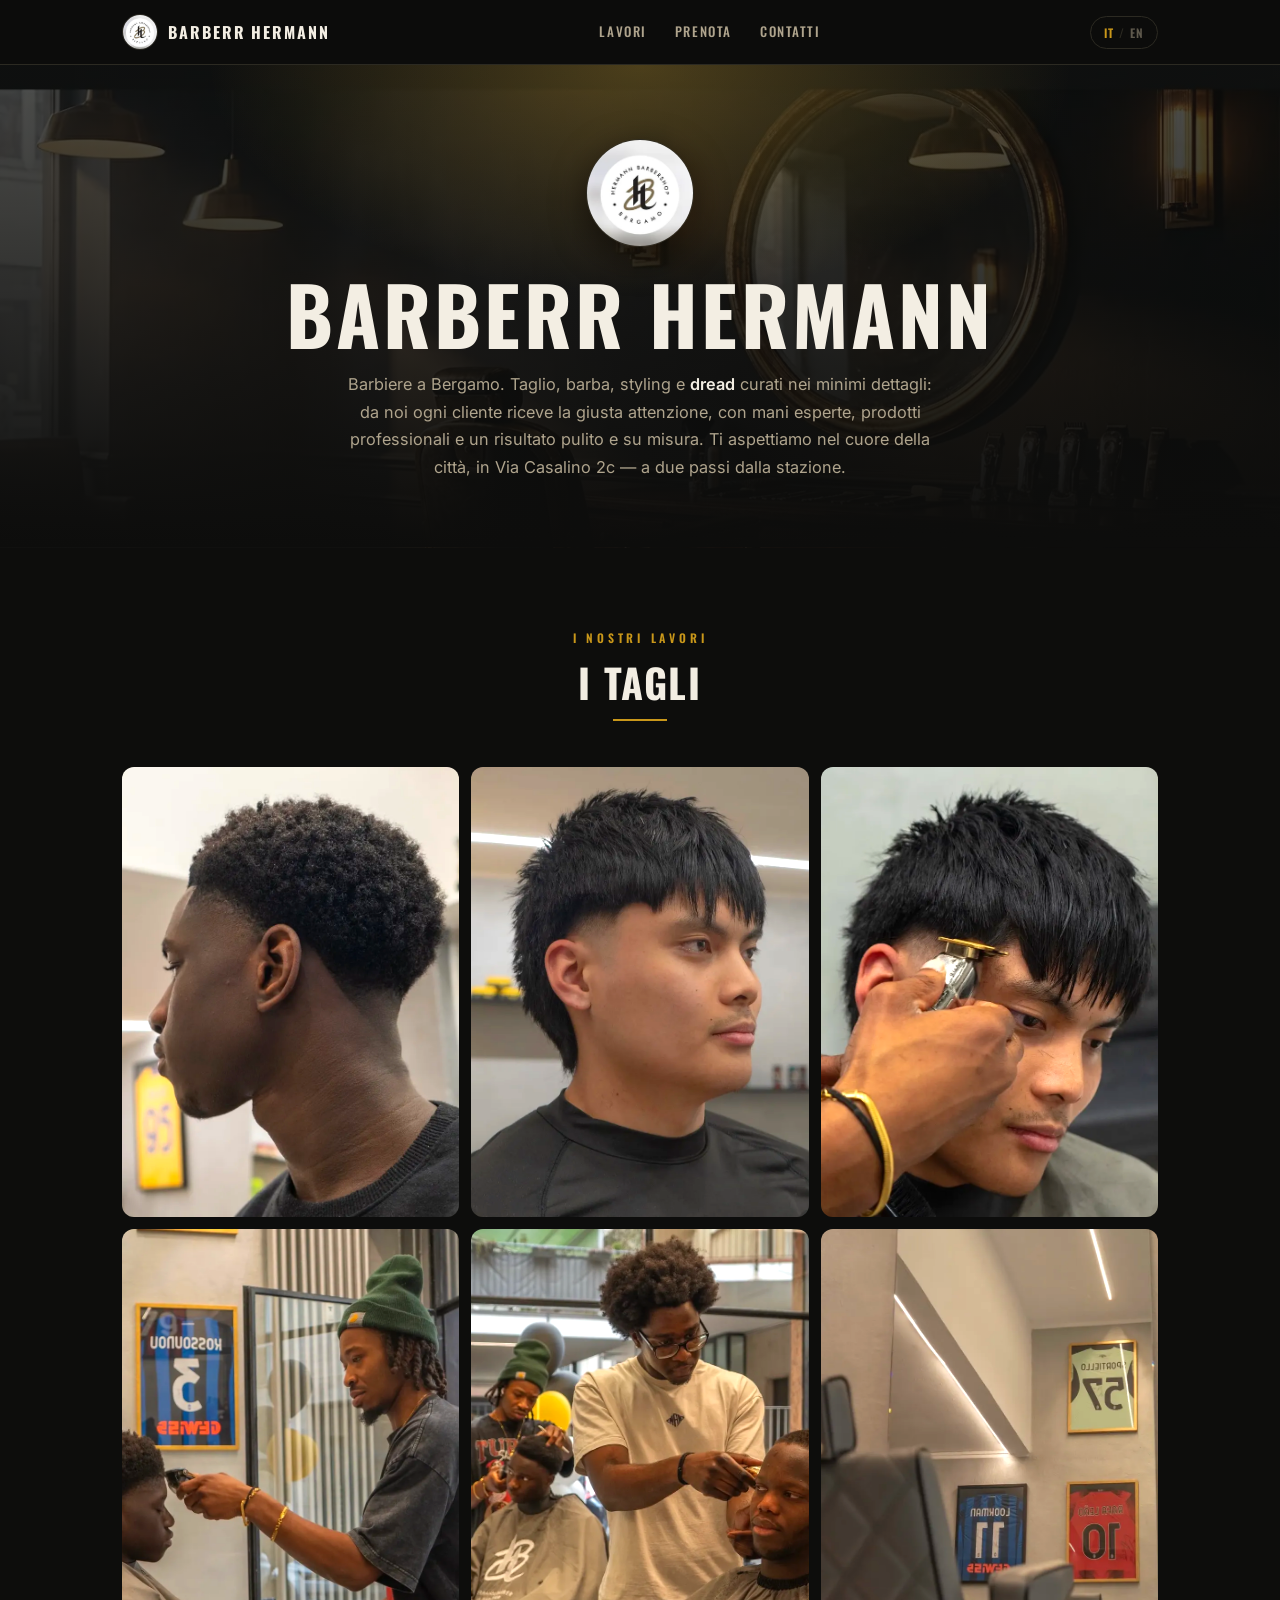
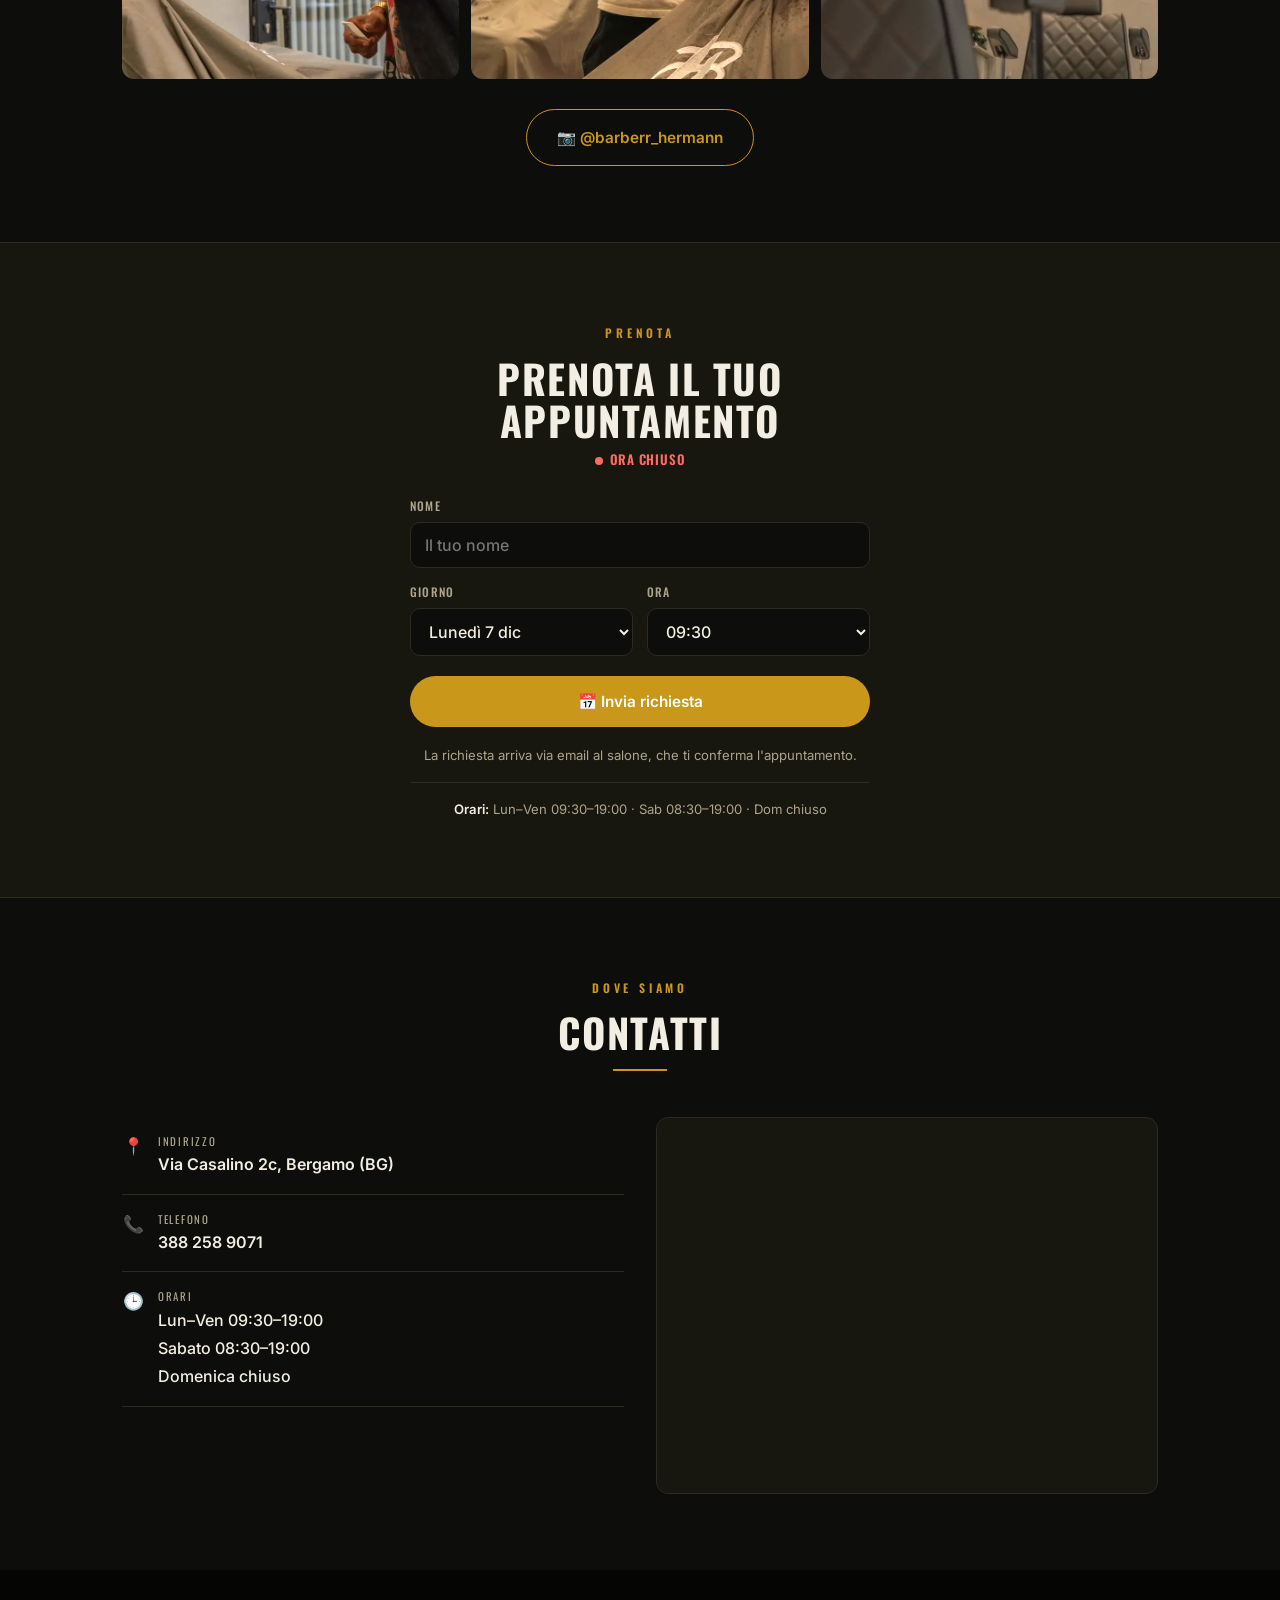
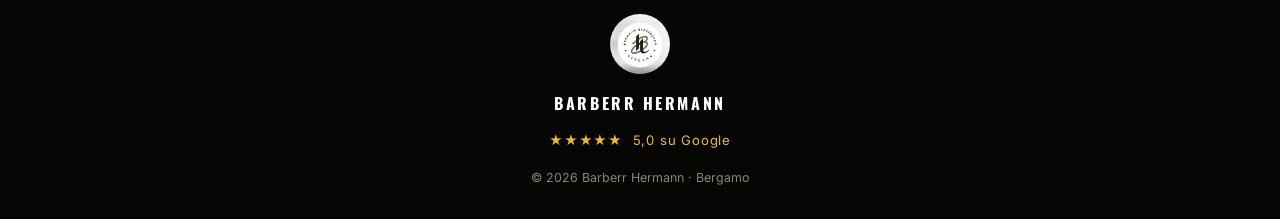
==== commit 45b1f5e7: "Merge pull request #51 from youssoufall2002-hash/claude/installa-flux2-p9xwis" ====
--- a/index.html
+++ b/index.html
@@ -123,8 +123,24 @@
     .mobile-menu .mm-book { color: var(--brass); }
     @media (min-width: 820px) { .nav-links { display: flex; } .hamburger { display: none; } .mobile-menu { display: none !important; } }
 
+    /* Selettore lingua */
+    .lang-toggle {
+      display: inline-flex; align-items: center; gap: 5px;
+      font-family: var(--disp); font-weight: 600; font-size: .74rem; letter-spacing: .08em;
+      background: transparent; border: 1px solid var(--line); border-radius: 999px;
+      padding: 7px 13px; cursor: pointer; color: var(--muted); transition: border-color .2s ease;
+    }
+    .lang-toggle:hover { border-color: var(--brass); }
+    .lang-toggle span[data-lang-opt] { opacity: .5; transition: opacity .2s ease, color .2s ease; }
+    .lang-toggle span[data-lang-opt].active { opacity: 1; color: var(--brass); }
+    .lang-toggle span[aria-hidden] { color: var(--line); }
+
     /* Hero */
-    .hero { text-align: center; padding: 74px 0 66px; position: relative; }
+    .hero {
+      text-align: center; padding: 74px 0 66px; position: relative;
+      background: linear-gradient(180deg, rgba(13,13,12,.72) 0%, rgba(13,13,12,.88) 60%, var(--bg) 100%), url('img/hermann-barbershop-bergamo-hero.webp');
+      background-size: cover; background-position: center 65%;
+    }
     .hero::before {
       content: ""; position: absolute; inset: 0;
       background: radial-gradient(600px 320px at 50% 0%, rgba(235,185,58,.28), transparent 72%);
@@ -262,10 +278,13 @@
         <span class="name">Barberr Hermann</span>
       </a>
       <nav class="nav-links">
-        <a href="#lavori">Lavori</a>
-        <a href="#prenota">Prenota</a>
-        <a href="#contatti">Contatti</a>
+        <a href="#lavori" data-it="Lavori" data-en="Work">Lavori</a>
+        <a href="#prenota" data-it="Prenota" data-en="Book">Prenota</a>
+        <a href="#contatti" data-it="Contatti" data-en="Contact">Contatti</a>
       </nav>
+      <button type="button" id="lang-toggle" class="lang-toggle" aria-label="Cambia lingua / Switch language">
+        <span data-lang-opt="it">IT</span><span aria-hidden="true">/</span><span data-lang-opt="en">EN</span>
+      </button>
     </div>
   </header>
 
@@ -274,7 +293,10 @@
     <div class="wrap">
       <img class="logo-hero" src="img/hermann-barbershop-logo.webp" alt="Barberr Hermann Bergamo" />
       <h1>Barberr Hermann</h1>
-      <p class="sub">Barbiere a Bergamo. Taglio, barba, styling e <b style="color:var(--ink);font-weight:600">dread</b> curati nei minimi dettagli: da noi ogni cliente riceve la giusta attenzione, con mani esperte, prodotti professionali e un risultato pulito e su misura. Ti aspettiamo nel cuore della città, in Via Casalino 2c — a due passi dalla stazione.</p>
+      <p class="sub"
+        data-it-html="Barbiere a Bergamo. Taglio, barba, styling e <b style=&quot;color:var(--ink);font-weight:600&quot;>dread</b> curati nei minimi dettagli: da noi ogni cliente riceve la giusta attenzione, con mani esperte, prodotti professionali e un risultato pulito e su misura. Ti aspettiamo nel cuore della città, in Via Casalino 2c — a due passi dalla stazione."
+        data-en-html="Barbershop in Bergamo. Haircuts, beard, styling and <b style=&quot;color:var(--ink);font-weight:600&quot;>dreadlocks</b> tended down to the last detail: every client gets the right attention, from expert hands, professional products, and a clean, tailored result. We're waiting for you in the heart of the city, at Via Casalino 2c — just steps from the station."
+      >Barbiere a Bergamo. Taglio, barba, styling e <b style="color:var(--ink);font-weight:600">dread</b> curati nei minimi dettagli: da noi ogni cliente riceve la giusta attenzione, con mani esperte, prodotti professionali e un risultato pulito e su misura. Ti aspettiamo nel cuore della città, in Via Casalino 2c — a due passi dalla stazione.</p>
     </div>
   </section>
 
@@ -282,17 +304,17 @@
   <section id="lavori">
     <div class="wrap">
       <div class="section-head reveal">
-        <span class="eyebrow">I nostri lavori</span>
-        <h2>I tagli</h2>
+        <span class="eyebrow" data-it="I nostri lavori" data-en="Our work">I nostri lavori</span>
+        <h2 data-it="I tagli" data-en="The Cuts">I tagli</h2>
         <div class="rule"></div>
       </div>
       <div class="gallery">
-        <a class="shot reveal" href="https://www.instagram.com/barberr_hermann/" target="_blank" rel="noopener"><img src="img/hermann-barbershop-bergamo-taglio-02.webp" alt="Taglio afro sfumato a Bergamo" loading="lazy"></a>
-        <a class="shot reveal" href="https://www.instagram.com/barberr_hermann/" target="_blank" rel="noopener"><img src="img/hermann-barbershop-bergamo-taglio-04.webp" alt="Taglio mullet con sfumatura" loading="lazy"></a>
-        <a class="shot reveal" href="https://www.instagram.com/barberr_hermann/" target="_blank" rel="noopener"><img src="img/hermann-barbershop-bergamo-taglio-03.webp" alt="Contorni e lineup di precisione" loading="lazy"></a>
-        <a class="shot reveal" href="https://www.instagram.com/barberr_hermann/" target="_blank" rel="noopener"><img src="img/hermann-barbershop-bergamo-taglio-01.webp" alt="Barbiere al lavoro" loading="lazy"></a>
-        <a class="shot reveal" href="https://www.instagram.com/barberr_hermann/" target="_blank" rel="noopener"><img src="img/hermann-barbershop-bergamo-team.webp" alt="Il team al lavoro" loading="lazy"></a>
-        <a class="shot reveal" href="https://www.instagram.com/barberr_hermann/" target="_blank" rel="noopener"><img src="img/hermann-barbershop-bergamo-interno.webp" alt="Interno del salone a Bergamo" loading="lazy"></a>
+        <a class="shot reveal" href="https://www.instagram.com/barberr_hermann/" target="_blank" rel="noopener"><img src="img/hermann-barbershop-bergamo-taglio-02.webp" alt="Taglio afro sfumato a Bergamo" data-it-alt="Taglio afro sfumato a Bergamo" data-en-alt="Afro fade haircut in Bergamo" loading="lazy"></a>
+        <a class="shot reveal" href="https://www.instagram.com/barberr_hermann/" target="_blank" rel="noopener"><img src="img/hermann-barbershop-bergamo-taglio-04.webp" alt="Taglio mullet con sfumatura" data-it-alt="Taglio mullet con sfumatura" data-en-alt="Mullet cut with fade" loading="lazy"></a>
+        <a class="shot reveal" href="https://www.instagram.com/barberr_hermann/" target="_blank" rel="noopener"><img src="img/hermann-barbershop-bergamo-taglio-03.webp" alt="Contorni e lineup di precisione" data-it-alt="Contorni e lineup di precisione" data-en-alt="Precision edge-up and lineup" loading="lazy"></a>
+        <a class="shot reveal" href="https://www.instagram.com/barberr_hermann/" target="_blank" rel="noopener"><img src="img/hermann-barbershop-bergamo-taglio-01.webp" alt="Barbiere al lavoro" data-it-alt="Barbiere al lavoro" data-en-alt="Barber at work" loading="lazy"></a>
+        <a class="shot reveal" href="https://www.instagram.com/barberr_hermann/" target="_blank" rel="noopener"><img src="img/hermann-barbershop-bergamo-team.webp" alt="Il team al lavoro" data-it-alt="Il team al lavoro" data-en-alt="The team at work" loading="lazy"></a>
+        <a class="shot reveal" href="https://www.instagram.com/barberr_hermann/" target="_blank" rel="noopener"><img src="img/hermann-barbershop-bergamo-interno.webp" alt="Interno del salone a Bergamo" data-it-alt="Interno del salone a Bergamo" data-en-alt="Salon interior in Bergamo" loading="lazy"></a>
       </div>
       <div class="gallery-cta reveal">
         <a class="btn btn-outline" href="https://www.instagram.com/barberr_hermann/" target="_blank" rel="noopener">📷 @barberr_hermann</a>
@@ -304,21 +326,21 @@
   <section class="hours-wrap" id="prenota">
     <div class="wrap">
       <div class="hours-card reveal">
-        <span class="eyebrow">Prenota</span>
-        <h2>Prenota il tuo appuntamento</h2>
+        <span class="eyebrow" data-it="Prenota" data-en="Book">Prenota</span>
+        <h2 data-it="Prenota il tuo appuntamento" data-en="Book your appointment">Prenota il tuo appuntamento</h2>
         <div class="hours-status" id="status"><span class="dot"></span><span id="status-text">—</span></div>
 
         <form id="book-form" class="book-form" novalidate>
-          <label>Nome<input type="text" id="bf-name" required autocomplete="name" placeholder="Il tuo nome"></label>
+          <label><span data-it="Nome" data-en="Name">Nome</span><input type="text" id="bf-name" required autocomplete="name" placeholder="Il tuo nome" data-it-placeholder="Il tuo nome" data-en-placeholder="Your name"></label>
           <div class="bf-row">
-            <label>Giorno<select id="bf-day" required></select></label>
-            <label>Ora<select id="bf-time" required></select></label>
+            <label><span data-it="Giorno" data-en="Day">Giorno</span><select id="bf-day" required></select></label>
+            <label><span data-it="Ora" data-en="Time">Ora</span><select id="bf-time" required></select></label>
           </div>
-          <button type="submit" class="btn btn-primary">📅 Invia richiesta</button>
-          <p class="bf-note">La richiesta arriva via email al salone, che ti conferma l'appuntamento.</p>
+          <button type="submit" class="btn btn-primary" data-it="📅 Invia richiesta" data-en="📅 Send request">📅 Invia richiesta</button>
+          <p class="bf-note" data-it="La richiesta arriva via email al salone, che ti conferma l'appuntamento." data-en="The request is sent by email to the salon, who will confirm your appointment.">La richiesta arriva via email al salone, che ti conferma l'appuntamento.</p>
         </form>
 
-        <div class="hours-mini">
+        <div class="hours-mini" data-it-html="<b>Orari:</b> Lun–Ven 09:30–19:00 · Sab 08:30–19:00 · Dom chiuso" data-en-html="<b>Hours:</b> Mon–Fri 09:30–19:00 · Sat 08:30–19:00 · Sun closed">
           <b>Orari:</b> Lun–Ven 09:30–19:00 · Sab 08:30–19:00 · Dom chiuso
         </div>
       </div>
@@ -329,28 +351,28 @@
   <section id="contatti">
     <div class="wrap">
       <div class="section-head reveal">
-        <span class="eyebrow">Dove siamo</span>
-        <h2>Contatti</h2>
+        <span class="eyebrow" data-it="Dove siamo" data-en="Where we are">Dove siamo</span>
+        <h2 data-it="Contatti" data-en="Contact">Contatti</h2>
         <div class="rule"></div>
       </div>
       <div class="contact-grid">
         <div class="reveal">
           <div class="info-row">
             <span class="ico">📍</span>
-            <div><div class="label">Indirizzo</div><span class="v">Via Casalino 2c, Bergamo (BG)</span></div>
+            <div><div class="label" data-it="Indirizzo" data-en="Address">Indirizzo</div><span class="v">Via Casalino 2c, Bergamo (BG)</span></div>
           </div>
           <div class="info-row">
             <span class="ico">📞</span>
-            <div><div class="label">Telefono</div><a href="tel:+393882589071">388 258 9071</a></div>
+            <div><div class="label" data-it="Telefono" data-en="Phone">Telefono</div><a href="tel:+393882589071">388 258 9071</a></div>
           </div>
           <div class="info-row">
             <span class="ico">🕒</span>
-            <div><div class="label">Orari</div><span class="v" style="font-weight:500;line-height:1.75">Lun–Ven 09:30–19:00<br>Sabato 08:30–19:00<br>Domenica chiuso</span></div>
+            <div><div class="label" data-it="Orari" data-en="Hours">Orari</div><span class="v" style="font-weight:500;line-height:1.75" data-it-html="Lun–Ven 09:30–19:00<br>Sabato 08:30–19:00<br>Domenica chiuso" data-en-html="Mon–Fri 09:30–19:00<br>Saturday 08:30–19:00<br>Sunday closed">Lun–Ven 09:30–19:00<br>Sabato 08:30–19:00<br>Domenica chiuso</span></div>
           </div>
         </div>
         <div class="reveal">
           <div class="map-embed">
-            <iframe title="Mappa Barberr Hermann Bergamo" loading="lazy" referrerpolicy="no-referrer-when-downgrade"
+            <iframe title="Mappa Barberr Hermann Bergamo" data-it-title="Mappa Barberr Hermann Bergamo" data-en-title="Map of Barberr Hermann Bergamo" loading="lazy" referrerpolicy="no-referrer-when-downgrade"
               src="https://www.google.com/maps?q=Via%20Casalino%202c,%20Bergamo&output=embed"></iframe>
           </div>
         </div>
@@ -363,7 +385,7 @@
     <div class="wrap">
       <img class="logo-f" src="img/hermann-barbershop-logo.webp" alt="Barberr Hermann" />
       <div class="fname">Barberr Hermann</div>
-      <div style="color:var(--brass-2);font-size:.82rem;letter-spacing:.06em;margin-bottom:16px">★★★★★ &nbsp;5,0 su Google</div>
+      <div style="color:var(--brass-2);font-size:.82rem;letter-spacing:.06em;margin-bottom:16px" data-it-html="★★★★★ &nbsp;5,0 su Google" data-en-html="★★★★★ &nbsp;5.0 on Google">★★★★★ &nbsp;5,0 su Google</div>
       <div class="copy">© <span id="year"></span> Barberr Hermann · Bergamo</div>
     </div>
   </footer>
@@ -372,8 +394,46 @@
   <script>
     document.getElementById('year').textContent = new Date().getFullYear();
 
+    // Stringhe per i contenuti generati via JS (le altre sono nei data-it/data-en nel markup)
+    var STR = {
+      it: {
+        title: "Barberr Hermann — Barbiere a Bergamo | Taglio e Barba",
+        days: ['Domenica','Lunedì','Martedì','Mercoledì','Giovedì','Venerdì','Sabato'],
+        months: ['gen','feb','mar','apr','mag','giu','lug','ago','set','ott','nov','dic'],
+        today: ' (oggi)',
+        openNow: 'Aperto ora · chiude alle 19:00',
+        closedNow: 'Ora chiuso',
+        nameAlert: 'Inserisci il tuo nome.',
+        mailSubject: 'Prenotazione — ',
+        mailIntro: 'Nuova richiesta di prenotazione dal sito:\n\n',
+        mailName: 'Nome: ',
+        mailDay: 'Giorno: ',
+        mailTime: 'Ora: '
+      },
+      en: {
+        title: "Barberr Hermann — Barbershop in Bergamo | Haircut & Beard",
+        days: ['Sunday','Monday','Tuesday','Wednesday','Thursday','Friday','Saturday'],
+        months: ['Jan','Feb','Mar','Apr','May','Jun','Jul','Aug','Sep','Oct','Nov','Dec'],
+        today: ' (today)',
+        openNow: 'Open now · closes at 19:00',
+        closedNow: 'Closed now',
+        nameAlert: 'Please enter your name.',
+        mailSubject: 'Booking — ',
+        mailIntro: 'New booking request from the website:\n\n',
+        mailName: 'Name: ',
+        mailDay: 'Day: ',
+        mailTime: 'Time: '
+      }
+    };
+    var LANG_KEY = 'bh_lang';
+    var storedLang = null;
+    try { storedLang = localStorage.getItem(LANG_KEY); } catch (e) {}
+    var lang = storedLang === 'en' ? 'en' : 'it';
+
+    var pad = function(n){ return (n<10?'0':'')+n; };
+
     // Stato apertura (orari reali)
-    (function(){
+    function renderStatus(){
       var now = new Date();
       var day = now.getDay(); // 0 = domenica
       var mins = now.getHours()*60 + now.getMinutes();
@@ -381,70 +441,117 @@
       if (day >= 1 && day <= 5) open = mins >= 570 && mins < 1140;       // Lun-Ven 09:30-19:00
       else if (day === 6) open = mins >= 510 && mins < 1140;             // Sab 08:30-19:00
       var el = document.getElementById('status'), txt = document.getElementById('status-text');
-      if (open) { el.className = 'hours-status is-open'; txt.textContent = 'Aperto ora · chiude alle 19:00'; }
-      else { el.className = 'hours-status is-closed'; txt.textContent = 'Ora chiuso'; }
-    })();
-
-    // Modulo prenotazione: giorni disponibili + orari + invio via email
-    (function(){
-      var daySel = document.getElementById('bf-day');
-      var timeSel = document.getElementById('bf-time');
-      var form = document.getElementById('book-form');
-      if (!daySel || !timeSel || !form) return;
-
-      // ▼▼ EMAIL del barbiere (dove arrivano le prenotazioni). Da sostituire con l'email reale. ▼▼
-      var EMAIL_SALONE = 'youssoufall02@icloud.com';
-
-      var giorni = ['Domenica','Lunedì','Martedì','Mercoledì','Giovedì','Venerdì','Sabato'];
-      var mesi = ['gen','feb','mar','apr','mag','giu','lug','ago','set','ott','nov','dic'];
-      var pad = function(n){ return (n<10?'0':'')+n; };
-
-      // Prossimi giorni di apertura (salta la domenica), max 12
+      var s = STR[lang];
+      if (open) { el.className = 'hours-status is-open'; txt.textContent = s.openNow; }
+      else { el.className = 'hours-status is-closed'; txt.textContent = s.closedNow; }
+    }
+
+    // Modulo prenotazione: giorni disponibili + orari
+    var daySel = document.getElementById('bf-day');
+    var timeSel = document.getElementById('bf-time');
+    var form = document.getElementById('book-form');
+
+    function renderDays(){
+      if (!daySel) return;
+      var prevIndex = daySel.selectedIndex;
+      var s = STR[lang];
+      daySel.innerHTML = '';
       var today = new Date();
       var added = 0;
       for (var i=0; i<21 && added<12; i++){
         var d = new Date(today); d.setDate(today.getDate()+i);
         if (d.getDay() === 0) continue; // domenica chiuso
-        var label = giorni[d.getDay()] + ' ' + d.getDate() + ' ' + mesi[d.getMonth()];
-        if (i === 0) label += ' (oggi)';
+        var label = s.days[d.getDay()] + ' ' + d.getDate() + ' ' + s.months[d.getMonth()];
+        if (i === 0) label += s.today;
         var o = document.createElement('option');
         o.value = d.getFullYear()+'-'+pad(d.getMonth()+1)+'-'+pad(d.getDate());
         o.textContent = label; o.setAttribute('data-dow', d.getDay());
         daySel.appendChild(o); added++;
       }
-
-      function slotsFor(dow){
-        var start = (dow === 6) ? 8*60+30 : 9*60+30;  // sabato 08:30, altrimenti 09:30
-        var end = 19*60;                               // ultimo slot 18:30 (chiude 19:00)
-        var arr = [];
-        for (var m=start; m+30<=end; m+=30){ arr.push(pad(Math.floor(m/60))+':'+pad(m%60)); }
-        return arr;
-      }
-      function fillTimes(){
-        var opt = daySel.options[daySel.selectedIndex];
-        var dow = opt ? parseInt(opt.getAttribute('data-dow'),10) : 1;
-        timeSel.innerHTML = '';
-        slotsFor(dow).forEach(function(t){ var o=document.createElement('option'); o.value=t; o.textContent=t; timeSel.appendChild(o); });
-      }
+      if (prevIndex >= 0 && prevIndex < daySel.options.length) daySel.selectedIndex = prevIndex;
+    }
+
+    function slotsFor(dow){
+      var start = (dow === 6) ? 8*60+30 : 9*60+30;  // sabato 08:30, altrimenti 09:30
+      var end = 19*60;                               // ultimo slot 18:30 (chiude 19:00)
+      var arr = [];
+      for (var m=start; m+30<=end; m+=30){ arr.push(pad(Math.floor(m/60))+':'+pad(m%60)); }
+      return arr;
+    }
+    function fillTimes(){
+      if (!daySel || !timeSel) return;
+      var opt = daySel.options[daySel.selectedIndex];
+      var dow = opt ? parseInt(opt.getAttribute('data-dow'),10) : 1;
+      timeSel.innerHTML = '';
+      slotsFor(dow).forEach(function(t){ var o=document.createElement('option'); o.value=t; o.textContent=t; timeSel.appendChild(o); });
+    }
+
+    if (daySel && timeSel && form) {
       daySel.addEventListener('change', fillTimes);
-      fillTimes();
+
+      // ▼▼ EMAIL del barbiere (dove arrivano le prenotazioni). Da sostituire con l'email reale. ▼▼
+      var EMAIL_SALONE = 'youssoufall02@icloud.com';
 
       form.addEventListener('submit', function(e){
         e.preventDefault();
+        var s = STR[lang];
         var name = document.getElementById('bf-name').value.trim();
-        if (!name){ alert('Inserisci il tuo nome.'); return; }
+        if (!name){ alert(s.nameAlert); return; }
         var dayLabel = daySel.options[daySel.selectedIndex].textContent;
         var time = timeSel.value;
-        var subject = 'Prenotazione — ' + name + ' — ' + dayLabel + ' ' + time;
-        var body = 'Nuova richiesta di prenotazione dal sito:\n\n'
-          + 'Nome: ' + name + '\n'
-          + 'Giorno: ' + dayLabel + '\n'
-          + 'Ora: ' + time + '\n';
+        var subject = s.mailSubject + name + ' — ' + dayLabel + ' ' + time;
+        var body = s.mailIntro
+          + s.mailName + name + '\n'
+          + s.mailDay + dayLabel + '\n'
+          + s.mailTime + time + '\n';
         window.location.href = 'mailto:' + EMAIL_SALONE
           + '?subject=' + encodeURIComponent(subject)
           + '&body=' + encodeURIComponent(body);
       });
-    })();
+    }
+
+    // Selettore lingua: applica testi statici (data-it/-en, -html, -alt, -placeholder, -title)
+    var langToggle = document.getElementById('lang-toggle');
+    function applyLang(){
+      document.documentElement.lang = lang;
+      document.title = STR[lang].title;
+
+      document.querySelectorAll('[data-it]').forEach(function(el){
+        el.textContent = el.getAttribute('data-' + lang) || el.getAttribute('data-it');
+      });
+      document.querySelectorAll('[data-it-html]').forEach(function(el){
+        el.innerHTML = el.getAttribute('data-' + lang + '-html') || el.getAttribute('data-it-html');
+      });
+      document.querySelectorAll('[data-it-alt]').forEach(function(el){
+        el.alt = el.getAttribute('data-' + lang + '-alt') || el.getAttribute('data-it-alt');
+      });
+      document.querySelectorAll('[data-it-placeholder]').forEach(function(el){
+        el.placeholder = el.getAttribute('data-' + lang + '-placeholder') || el.getAttribute('data-it-placeholder');
+      });
+      document.querySelectorAll('[data-it-title]').forEach(function(el){
+        el.title = el.getAttribute('data-' + lang + '-title') || el.getAttribute('data-it-title');
+      });
+
+      if (langToggle) {
+        langToggle.querySelectorAll('[data-lang-opt]').forEach(function(el){
+          el.classList.toggle('active', el.getAttribute('data-lang-opt') === lang);
+        });
+      }
+
+      renderStatus();
+      renderDays();
+      fillTimes();
+    }
+
+    if (langToggle) {
+      langToggle.addEventListener('click', function(){
+        lang = (lang === 'it') ? 'en' : 'it';
+        try { localStorage.setItem(LANG_KEY, lang); } catch (e) {}
+        applyLang();
+      });
+    }
+
+    applyLang();
 
     // Reveal
     var io = new IntersectionObserver(function(es){ es.forEach(function(e){ if(e.isIntersecting){ e.target.classList.add('in'); io.unobserve(e.target); } }); }, { threshold: .12 });
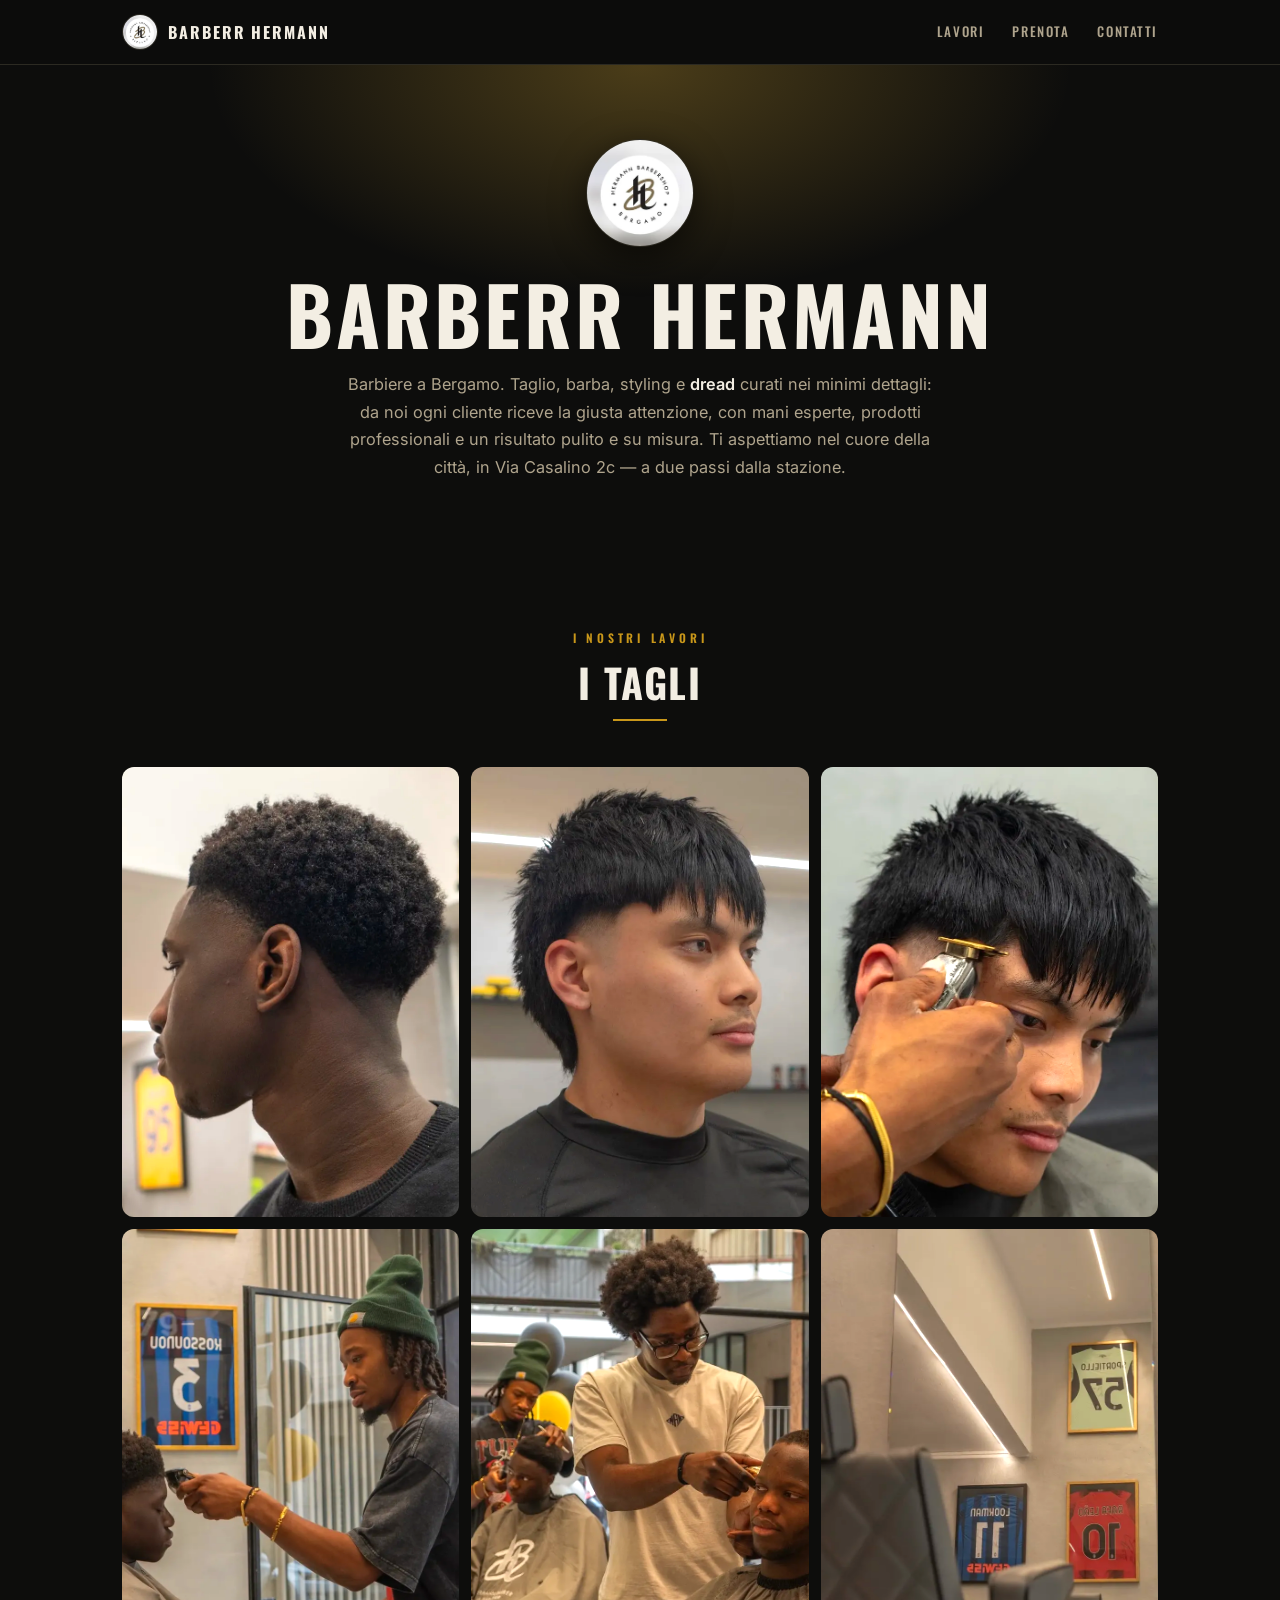
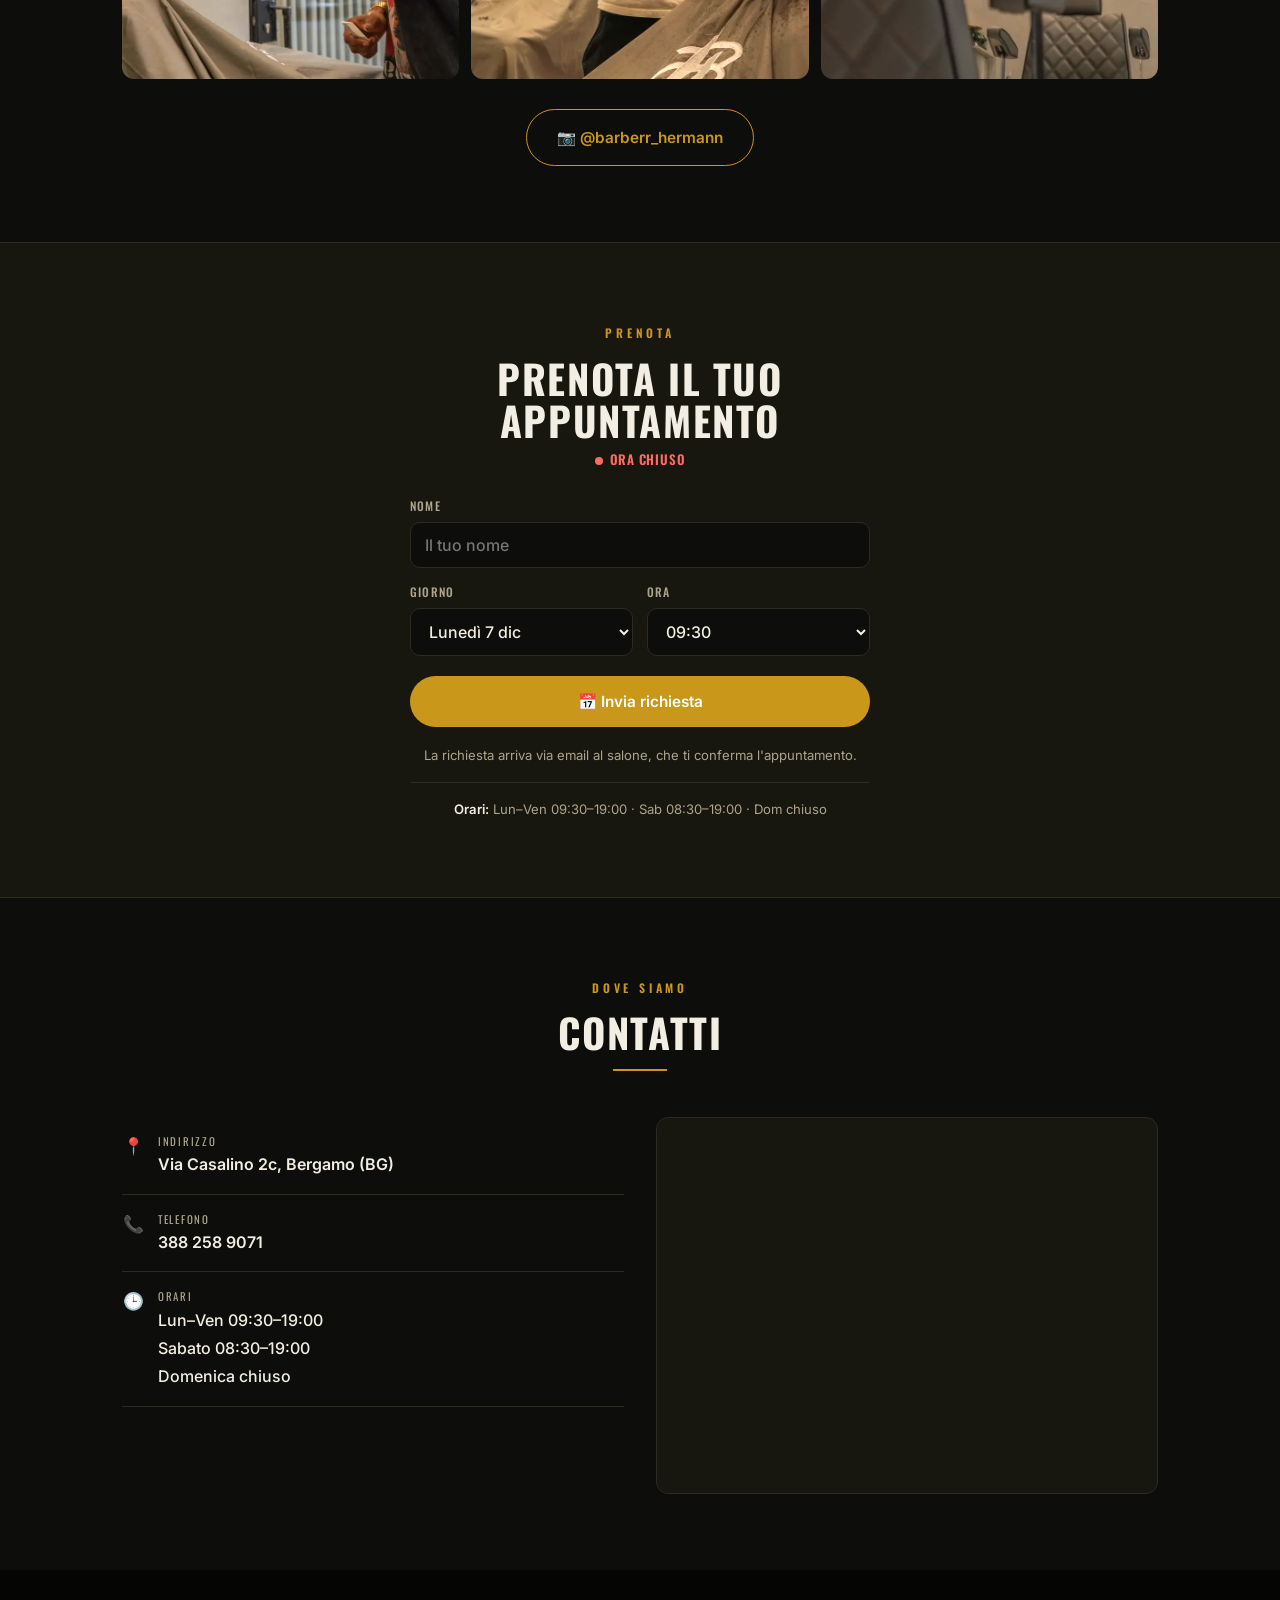
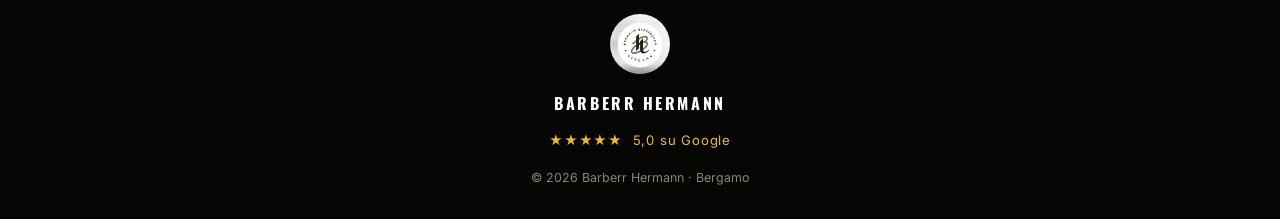
==== commit fbce1f95: "Revert "Merge pull request #51 from youssoufall2002-hash/claude/installa-flux2-p9xwis" This reverts " ====
--- a/index.html
+++ b/index.html
@@ -123,24 +123,8 @@
     .mobile-menu .mm-book { color: var(--brass); }
     @media (min-width: 820px) { .nav-links { display: flex; } .hamburger { display: none; } .mobile-menu { display: none !important; } }
 
-    /* Selettore lingua */
-    .lang-toggle {
-      display: inline-flex; align-items: center; gap: 5px;
-      font-family: var(--disp); font-weight: 600; font-size: .74rem; letter-spacing: .08em;
-      background: transparent; border: 1px solid var(--line); border-radius: 999px;
-      padding: 7px 13px; cursor: pointer; color: var(--muted); transition: border-color .2s ease;
-    }
-    .lang-toggle:hover { border-color: var(--brass); }
-    .lang-toggle span[data-lang-opt] { opacity: .5; transition: opacity .2s ease, color .2s ease; }
-    .lang-toggle span[data-lang-opt].active { opacity: 1; color: var(--brass); }
-    .lang-toggle span[aria-hidden] { color: var(--line); }
-
     /* Hero */
-    .hero {
-      text-align: center; padding: 74px 0 66px; position: relative;
-      background: linear-gradient(180deg, rgba(13,13,12,.72) 0%, rgba(13,13,12,.88) 60%, var(--bg) 100%), url('img/hermann-barbershop-bergamo-hero.webp');
-      background-size: cover; background-position: center 65%;
-    }
+    .hero { text-align: center; padding: 74px 0 66px; position: relative; }
     .hero::before {
       content: ""; position: absolute; inset: 0;
       background: radial-gradient(600px 320px at 50% 0%, rgba(235,185,58,.28), transparent 72%);
@@ -278,13 +262,10 @@
         <span class="name">Barberr Hermann</span>
       </a>
       <nav class="nav-links">
-        <a href="#lavori" data-it="Lavori" data-en="Work">Lavori</a>
-        <a href="#prenota" data-it="Prenota" data-en="Book">Prenota</a>
-        <a href="#contatti" data-it="Contatti" data-en="Contact">Contatti</a>
+        <a href="#lavori">Lavori</a>
+        <a href="#prenota">Prenota</a>
+        <a href="#contatti">Contatti</a>
       </nav>
-      <button type="button" id="lang-toggle" class="lang-toggle" aria-label="Cambia lingua / Switch language">
-        <span data-lang-opt="it">IT</span><span aria-hidden="true">/</span><span data-lang-opt="en">EN</span>
-      </button>
     </div>
   </header>
 
@@ -293,10 +274,7 @@
     <div class="wrap">
       <img class="logo-hero" src="img/hermann-barbershop-logo.webp" alt="Barberr Hermann Bergamo" />
       <h1>Barberr Hermann</h1>
-      <p class="sub"
-        data-it-html="Barbiere a Bergamo. Taglio, barba, styling e <b style=&quot;color:var(--ink);font-weight:600&quot;>dread</b> curati nei minimi dettagli: da noi ogni cliente riceve la giusta attenzione, con mani esperte, prodotti professionali e un risultato pulito e su misura. Ti aspettiamo nel cuore della città, in Via Casalino 2c — a due passi dalla stazione."
-        data-en-html="Barbershop in Bergamo. Haircuts, beard, styling and <b style=&quot;color:var(--ink);font-weight:600&quot;>dreadlocks</b> tended down to the last detail: every client gets the right attention, from expert hands, professional products, and a clean, tailored result. We're waiting for you in the heart of the city, at Via Casalino 2c — just steps from the station."
-      >Barbiere a Bergamo. Taglio, barba, styling e <b style="color:var(--ink);font-weight:600">dread</b> curati nei minimi dettagli: da noi ogni cliente riceve la giusta attenzione, con mani esperte, prodotti professionali e un risultato pulito e su misura. Ti aspettiamo nel cuore della città, in Via Casalino 2c — a due passi dalla stazione.</p>
+      <p class="sub">Barbiere a Bergamo. Taglio, barba, styling e <b style="color:var(--ink);font-weight:600">dread</b> curati nei minimi dettagli: da noi ogni cliente riceve la giusta attenzione, con mani esperte, prodotti professionali e un risultato pulito e su misura. Ti aspettiamo nel cuore della città, in Via Casalino 2c — a due passi dalla stazione.</p>
     </div>
   </section>
 
@@ -304,17 +282,17 @@
   <section id="lavori">
     <div class="wrap">
       <div class="section-head reveal">
-        <span class="eyebrow" data-it="I nostri lavori" data-en="Our work">I nostri lavori</span>
-        <h2 data-it="I tagli" data-en="The Cuts">I tagli</h2>
+        <span class="eyebrow">I nostri lavori</span>
+        <h2>I tagli</h2>
         <div class="rule"></div>
       </div>
       <div class="gallery">
-        <a class="shot reveal" href="https://www.instagram.com/barberr_hermann/" target="_blank" rel="noopener"><img src="img/hermann-barbershop-bergamo-taglio-02.webp" alt="Taglio afro sfumato a Bergamo" data-it-alt="Taglio afro sfumato a Bergamo" data-en-alt="Afro fade haircut in Bergamo" loading="lazy"></a>
-        <a class="shot reveal" href="https://www.instagram.com/barberr_hermann/" target="_blank" rel="noopener"><img src="img/hermann-barbershop-bergamo-taglio-04.webp" alt="Taglio mullet con sfumatura" data-it-alt="Taglio mullet con sfumatura" data-en-alt="Mullet cut with fade" loading="lazy"></a>
-        <a class="shot reveal" href="https://www.instagram.com/barberr_hermann/" target="_blank" rel="noopener"><img src="img/hermann-barbershop-bergamo-taglio-03.webp" alt="Contorni e lineup di precisione" data-it-alt="Contorni e lineup di precisione" data-en-alt="Precision edge-up and lineup" loading="lazy"></a>
-        <a class="shot reveal" href="https://www.instagram.com/barberr_hermann/" target="_blank" rel="noopener"><img src="img/hermann-barbershop-bergamo-taglio-01.webp" alt="Barbiere al lavoro" data-it-alt="Barbiere al lavoro" data-en-alt="Barber at work" loading="lazy"></a>
-        <a class="shot reveal" href="https://www.instagram.com/barberr_hermann/" target="_blank" rel="noopener"><img src="img/hermann-barbershop-bergamo-team.webp" alt="Il team al lavoro" data-it-alt="Il team al lavoro" data-en-alt="The team at work" loading="lazy"></a>
-        <a class="shot reveal" href="https://www.instagram.com/barberr_hermann/" target="_blank" rel="noopener"><img src="img/hermann-barbershop-bergamo-interno.webp" alt="Interno del salone a Bergamo" data-it-alt="Interno del salone a Bergamo" data-en-alt="Salon interior in Bergamo" loading="lazy"></a>
+        <a class="shot reveal" href="https://www.instagram.com/barberr_hermann/" target="_blank" rel="noopener"><img src="img/hermann-barbershop-bergamo-taglio-02.webp" alt="Taglio afro sfumato a Bergamo" loading="lazy"></a>
+        <a class="shot reveal" href="https://www.instagram.com/barberr_hermann/" target="_blank" rel="noopener"><img src="img/hermann-barbershop-bergamo-taglio-04.webp" alt="Taglio mullet con sfumatura" loading="lazy"></a>
+        <a class="shot reveal" href="https://www.instagram.com/barberr_hermann/" target="_blank" rel="noopener"><img src="img/hermann-barbershop-bergamo-taglio-03.webp" alt="Contorni e lineup di precisione" loading="lazy"></a>
+        <a class="shot reveal" href="https://www.instagram.com/barberr_hermann/" target="_blank" rel="noopener"><img src="img/hermann-barbershop-bergamo-taglio-01.webp" alt="Barbiere al lavoro" loading="lazy"></a>
+        <a class="shot reveal" href="https://www.instagram.com/barberr_hermann/" target="_blank" rel="noopener"><img src="img/hermann-barbershop-bergamo-team.webp" alt="Il team al lavoro" loading="lazy"></a>
+        <a class="shot reveal" href="https://www.instagram.com/barberr_hermann/" target="_blank" rel="noopener"><img src="img/hermann-barbershop-bergamo-interno.webp" alt="Interno del salone a Bergamo" loading="lazy"></a>
       </div>
       <div class="gallery-cta reveal">
         <a class="btn btn-outline" href="https://www.instagram.com/barberr_hermann/" target="_blank" rel="noopener">📷 @barberr_hermann</a>
@@ -326,21 +304,21 @@
   <section class="hours-wrap" id="prenota">
     <div class="wrap">
       <div class="hours-card reveal">
-        <span class="eyebrow" data-it="Prenota" data-en="Book">Prenota</span>
-        <h2 data-it="Prenota il tuo appuntamento" data-en="Book your appointment">Prenota il tuo appuntamento</h2>
+        <span class="eyebrow">Prenota</span>
+        <h2>Prenota il tuo appuntamento</h2>
         <div class="hours-status" id="status"><span class="dot"></span><span id="status-text">—</span></div>
 
         <form id="book-form" class="book-form" novalidate>
-          <label><span data-it="Nome" data-en="Name">Nome</span><input type="text" id="bf-name" required autocomplete="name" placeholder="Il tuo nome" data-it-placeholder="Il tuo nome" data-en-placeholder="Your name"></label>
+          <label>Nome<input type="text" id="bf-name" required autocomplete="name" placeholder="Il tuo nome"></label>
           <div class="bf-row">
-            <label><span data-it="Giorno" data-en="Day">Giorno</span><select id="bf-day" required></select></label>
-            <label><span data-it="Ora" data-en="Time">Ora</span><select id="bf-time" required></select></label>
+            <label>Giorno<select id="bf-day" required></select></label>
+            <label>Ora<select id="bf-time" required></select></label>
           </div>
-          <button type="submit" class="btn btn-primary" data-it="📅 Invia richiesta" data-en="📅 Send request">📅 Invia richiesta</button>
-          <p class="bf-note" data-it="La richiesta arriva via email al salone, che ti conferma l'appuntamento." data-en="The request is sent by email to the salon, who will confirm your appointment.">La richiesta arriva via email al salone, che ti conferma l'appuntamento.</p>
+          <button type="submit" class="btn btn-primary">📅 Invia richiesta</button>
+          <p class="bf-note">La richiesta arriva via email al salone, che ti conferma l'appuntamento.</p>
         </form>
 
-        <div class="hours-mini" data-it-html="<b>Orari:</b> Lun–Ven 09:30–19:00 · Sab 08:30–19:00 · Dom chiuso" data-en-html="<b>Hours:</b> Mon–Fri 09:30–19:00 · Sat 08:30–19:00 · Sun closed">
+        <div class="hours-mini">
           <b>Orari:</b> Lun–Ven 09:30–19:00 · Sab 08:30–19:00 · Dom chiuso
         </div>
       </div>
@@ -351,28 +329,28 @@
   <section id="contatti">
     <div class="wrap">
       <div class="section-head reveal">
-        <span class="eyebrow" data-it="Dove siamo" data-en="Where we are">Dove siamo</span>
-        <h2 data-it="Contatti" data-en="Contact">Contatti</h2>
+        <span class="eyebrow">Dove siamo</span>
+        <h2>Contatti</h2>
         <div class="rule"></div>
       </div>
       <div class="contact-grid">
         <div class="reveal">
           <div class="info-row">
             <span class="ico">📍</span>
-            <div><div class="label" data-it="Indirizzo" data-en="Address">Indirizzo</div><span class="v">Via Casalino 2c, Bergamo (BG)</span></div>
+            <div><div class="label">Indirizzo</div><span class="v">Via Casalino 2c, Bergamo (BG)</span></div>
           </div>
           <div class="info-row">
             <span class="ico">📞</span>
-            <div><div class="label" data-it="Telefono" data-en="Phone">Telefono</div><a href="tel:+393882589071">388 258 9071</a></div>
+            <div><div class="label">Telefono</div><a href="tel:+393882589071">388 258 9071</a></div>
           </div>
           <div class="info-row">
             <span class="ico">🕒</span>
-            <div><div class="label" data-it="Orari" data-en="Hours">Orari</div><span class="v" style="font-weight:500;line-height:1.75" data-it-html="Lun–Ven 09:30–19:00<br>Sabato 08:30–19:00<br>Domenica chiuso" data-en-html="Mon–Fri 09:30–19:00<br>Saturday 08:30–19:00<br>Sunday closed">Lun–Ven 09:30–19:00<br>Sabato 08:30–19:00<br>Domenica chiuso</span></div>
+            <div><div class="label">Orari</div><span class="v" style="font-weight:500;line-height:1.75">Lun–Ven 09:30–19:00<br>Sabato 08:30–19:00<br>Domenica chiuso</span></div>
           </div>
         </div>
         <div class="reveal">
           <div class="map-embed">
-            <iframe title="Mappa Barberr Hermann Bergamo" data-it-title="Mappa Barberr Hermann Bergamo" data-en-title="Map of Barberr Hermann Bergamo" loading="lazy" referrerpolicy="no-referrer-when-downgrade"
+            <iframe title="Mappa Barberr Hermann Bergamo" loading="lazy" referrerpolicy="no-referrer-when-downgrade"
               src="https://www.google.com/maps?q=Via%20Casalino%202c,%20Bergamo&output=embed"></iframe>
           </div>
         </div>
@@ -385,7 +363,7 @@
     <div class="wrap">
       <img class="logo-f" src="img/hermann-barbershop-logo.webp" alt="Barberr Hermann" />
       <div class="fname">Barberr Hermann</div>
-      <div style="color:var(--brass-2);font-size:.82rem;letter-spacing:.06em;margin-bottom:16px" data-it-html="★★★★★ &nbsp;5,0 su Google" data-en-html="★★★★★ &nbsp;5.0 on Google">★★★★★ &nbsp;5,0 su Google</div>
+      <div style="color:var(--brass-2);font-size:.82rem;letter-spacing:.06em;margin-bottom:16px">★★★★★ &nbsp;5,0 su Google</div>
       <div class="copy">© <span id="year"></span> Barberr Hermann · Bergamo</div>
     </div>
   </footer>
@@ -394,46 +372,8 @@
   <script>
     document.getElementById('year').textContent = new Date().getFullYear();
 
-    // Stringhe per i contenuti generati via JS (le altre sono nei data-it/data-en nel markup)
-    var STR = {
-      it: {
-        title: "Barberr Hermann — Barbiere a Bergamo | Taglio e Barba",
-        days: ['Domenica','Lunedì','Martedì','Mercoledì','Giovedì','Venerdì','Sabato'],
-        months: ['gen','feb','mar','apr','mag','giu','lug','ago','set','ott','nov','dic'],
-        today: ' (oggi)',
-        openNow: 'Aperto ora · chiude alle 19:00',
-        closedNow: 'Ora chiuso',
-        nameAlert: 'Inserisci il tuo nome.',
-        mailSubject: 'Prenotazione — ',
-        mailIntro: 'Nuova richiesta di prenotazione dal sito:\n\n',
-        mailName: 'Nome: ',
-        mailDay: 'Giorno: ',
-        mailTime: 'Ora: '
-      },
-      en: {
-        title: "Barberr Hermann — Barbershop in Bergamo | Haircut & Beard",
-        days: ['Sunday','Monday','Tuesday','Wednesday','Thursday','Friday','Saturday'],
-        months: ['Jan','Feb','Mar','Apr','May','Jun','Jul','Aug','Sep','Oct','Nov','Dec'],
-        today: ' (today)',
-        openNow: 'Open now · closes at 19:00',
-        closedNow: 'Closed now',
-        nameAlert: 'Please enter your name.',
-        mailSubject: 'Booking — ',
-        mailIntro: 'New booking request from the website:\n\n',
-        mailName: 'Name: ',
-        mailDay: 'Day: ',
-        mailTime: 'Time: '
-      }
-    };
-    var LANG_KEY = 'bh_lang';
-    var storedLang = null;
-    try { storedLang = localStorage.getItem(LANG_KEY); } catch (e) {}
-    var lang = storedLang === 'en' ? 'en' : 'it';
-
-    var pad = function(n){ return (n<10?'0':'')+n; };
-
     // Stato apertura (orari reali)
-    function renderStatus(){
+    (function(){
       var now = new Date();
       var day = now.getDay(); // 0 = domenica
       var mins = now.getHours()*60 + now.getMinutes();
@@ -441,117 +381,70 @@
       if (day >= 1 && day <= 5) open = mins >= 570 && mins < 1140;       // Lun-Ven 09:30-19:00
       else if (day === 6) open = mins >= 510 && mins < 1140;             // Sab 08:30-19:00
       var el = document.getElementById('status'), txt = document.getElementById('status-text');
-      var s = STR[lang];
-      if (open) { el.className = 'hours-status is-open'; txt.textContent = s.openNow; }
-      else { el.className = 'hours-status is-closed'; txt.textContent = s.closedNow; }
-    }
-
-    // Modulo prenotazione: giorni disponibili + orari
-    var daySel = document.getElementById('bf-day');
-    var timeSel = document.getElementById('bf-time');
-    var form = document.getElementById('book-form');
-
-    function renderDays(){
-      if (!daySel) return;
-      var prevIndex = daySel.selectedIndex;
-      var s = STR[lang];
-      daySel.innerHTML = '';
+      if (open) { el.className = 'hours-status is-open'; txt.textContent = 'Aperto ora · chiude alle 19:00'; }
+      else { el.className = 'hours-status is-closed'; txt.textContent = 'Ora chiuso'; }
+    })();
+
+    // Modulo prenotazione: giorni disponibili + orari + invio via email
+    (function(){
+      var daySel = document.getElementById('bf-day');
+      var timeSel = document.getElementById('bf-time');
+      var form = document.getElementById('book-form');
+      if (!daySel || !timeSel || !form) return;
+
+      // ▼▼ EMAIL del barbiere (dove arrivano le prenotazioni). Da sostituire con l'email reale. ▼▼
+      var EMAIL_SALONE = 'youssoufall02@icloud.com';
+
+      var giorni = ['Domenica','Lunedì','Martedì','Mercoledì','Giovedì','Venerdì','Sabato'];
+      var mesi = ['gen','feb','mar','apr','mag','giu','lug','ago','set','ott','nov','dic'];
+      var pad = function(n){ return (n<10?'0':'')+n; };
+
+      // Prossimi giorni di apertura (salta la domenica), max 12
       var today = new Date();
       var added = 0;
       for (var i=0; i<21 && added<12; i++){
         var d = new Date(today); d.setDate(today.getDate()+i);
         if (d.getDay() === 0) continue; // domenica chiuso
-        var label = s.days[d.getDay()] + ' ' + d.getDate() + ' ' + s.months[d.getMonth()];
-        if (i === 0) label += s.today;
+        var label = giorni[d.getDay()] + ' ' + d.getDate() + ' ' + mesi[d.getMonth()];
+        if (i === 0) label += ' (oggi)';
         var o = document.createElement('option');
         o.value = d.getFullYear()+'-'+pad(d.getMonth()+1)+'-'+pad(d.getDate());
         o.textContent = label; o.setAttribute('data-dow', d.getDay());
         daySel.appendChild(o); added++;
       }
-      if (prevIndex >= 0 && prevIndex < daySel.options.length) daySel.selectedIndex = prevIndex;
-    }
-
-    function slotsFor(dow){
-      var start = (dow === 6) ? 8*60+30 : 9*60+30;  // sabato 08:30, altrimenti 09:30
-      var end = 19*60;                               // ultimo slot 18:30 (chiude 19:00)
-      var arr = [];
-      for (var m=start; m+30<=end; m+=30){ arr.push(pad(Math.floor(m/60))+':'+pad(m%60)); }
-      return arr;
-    }
-    function fillTimes(){
-      if (!daySel || !timeSel) return;
-      var opt = daySel.options[daySel.selectedIndex];
-      var dow = opt ? parseInt(opt.getAttribute('data-dow'),10) : 1;
-      timeSel.innerHTML = '';
-      slotsFor(dow).forEach(function(t){ var o=document.createElement('option'); o.value=t; o.textContent=t; timeSel.appendChild(o); });
-    }
-
-    if (daySel && timeSel && form) {
+
+      function slotsFor(dow){
+        var start = (dow === 6) ? 8*60+30 : 9*60+30;  // sabato 08:30, altrimenti 09:30
+        var end = 19*60;                               // ultimo slot 18:30 (chiude 19:00)
+        var arr = [];
+        for (var m=start; m+30<=end; m+=30){ arr.push(pad(Math.floor(m/60))+':'+pad(m%60)); }
+        return arr;
+      }
+      function fillTimes(){
+        var opt = daySel.options[daySel.selectedIndex];
+        var dow = opt ? parseInt(opt.getAttribute('data-dow'),10) : 1;
+        timeSel.innerHTML = '';
+        slotsFor(dow).forEach(function(t){ var o=document.createElement('option'); o.value=t; o.textContent=t; timeSel.appendChild(o); });
+      }
       daySel.addEventListener('change', fillTimes);
-
-      // ▼▼ EMAIL del barbiere (dove arrivano le prenotazioni). Da sostituire con l'email reale. ▼▼
-      var EMAIL_SALONE = 'youssoufall02@icloud.com';
+      fillTimes();
 
       form.addEventListener('submit', function(e){
         e.preventDefault();
-        var s = STR[lang];
         var name = document.getElementById('bf-name').value.trim();
-        if (!name){ alert(s.nameAlert); return; }
+        if (!name){ alert('Inserisci il tuo nome.'); return; }
         var dayLabel = daySel.options[daySel.selectedIndex].textContent;
         var time = timeSel.value;
-        var subject = s.mailSubject + name + ' — ' + dayLabel + ' ' + time;
-        var body = s.mailIntro
-          + s.mailName + name + '\n'
-          + s.mailDay + dayLabel + '\n'
-          + s.mailTime + time + '\n';
+        var subject = 'Prenotazione — ' + name + ' — ' + dayLabel + ' ' + time;
+        var body = 'Nuova richiesta di prenotazione dal sito:\n\n'
+          + 'Nome: ' + name + '\n'
+          + 'Giorno: ' + dayLabel + '\n'
+          + 'Ora: ' + time + '\n';
         window.location.href = 'mailto:' + EMAIL_SALONE
           + '?subject=' + encodeURIComponent(subject)
           + '&body=' + encodeURIComponent(body);
       });
-    }
-
-    // Selettore lingua: applica testi statici (data-it/-en, -html, -alt, -placeholder, -title)
-    var langToggle = document.getElementById('lang-toggle');
-    function applyLang(){
-      document.documentElement.lang = lang;
-      document.title = STR[lang].title;
-
-      document.querySelectorAll('[data-it]').forEach(function(el){
-        el.textContent = el.getAttribute('data-' + lang) || el.getAttribute('data-it');
-      });
-      document.querySelectorAll('[data-it-html]').forEach(function(el){
-        el.innerHTML = el.getAttribute('data-' + lang + '-html') || el.getAttribute('data-it-html');
-      });
-      document.querySelectorAll('[data-it-alt]').forEach(function(el){
-        el.alt = el.getAttribute('data-' + lang + '-alt') || el.getAttribute('data-it-alt');
-      });
-      document.querySelectorAll('[data-it-placeholder]').forEach(function(el){
-        el.placeholder = el.getAttribute('data-' + lang + '-placeholder') || el.getAttribute('data-it-placeholder');
-      });
-      document.querySelectorAll('[data-it-title]').forEach(function(el){
-        el.title = el.getAttribute('data-' + lang + '-title') || el.getAttribute('data-it-title');
-      });
-
-      if (langToggle) {
-        langToggle.querySelectorAll('[data-lang-opt]').forEach(function(el){
-          el.classList.toggle('active', el.getAttribute('data-lang-opt') === lang);
-        });
-      }
-
-      renderStatus();
-      renderDays();
-      fillTimes();
-    }
-
-    if (langToggle) {
-      langToggle.addEventListener('click', function(){
-        lang = (lang === 'it') ? 'en' : 'it';
-        try { localStorage.setItem(LANG_KEY, lang); } catch (e) {}
-        applyLang();
-      });
-    }
-
-    applyLang();
+    })();
 
     // Reveal
     var io = new IntersectionObserver(function(es){ es.forEach(function(e){ if(e.isIntersecting){ e.target.classList.add('in'); io.unobserve(e.target); } }); }, { threshold: .12 });
